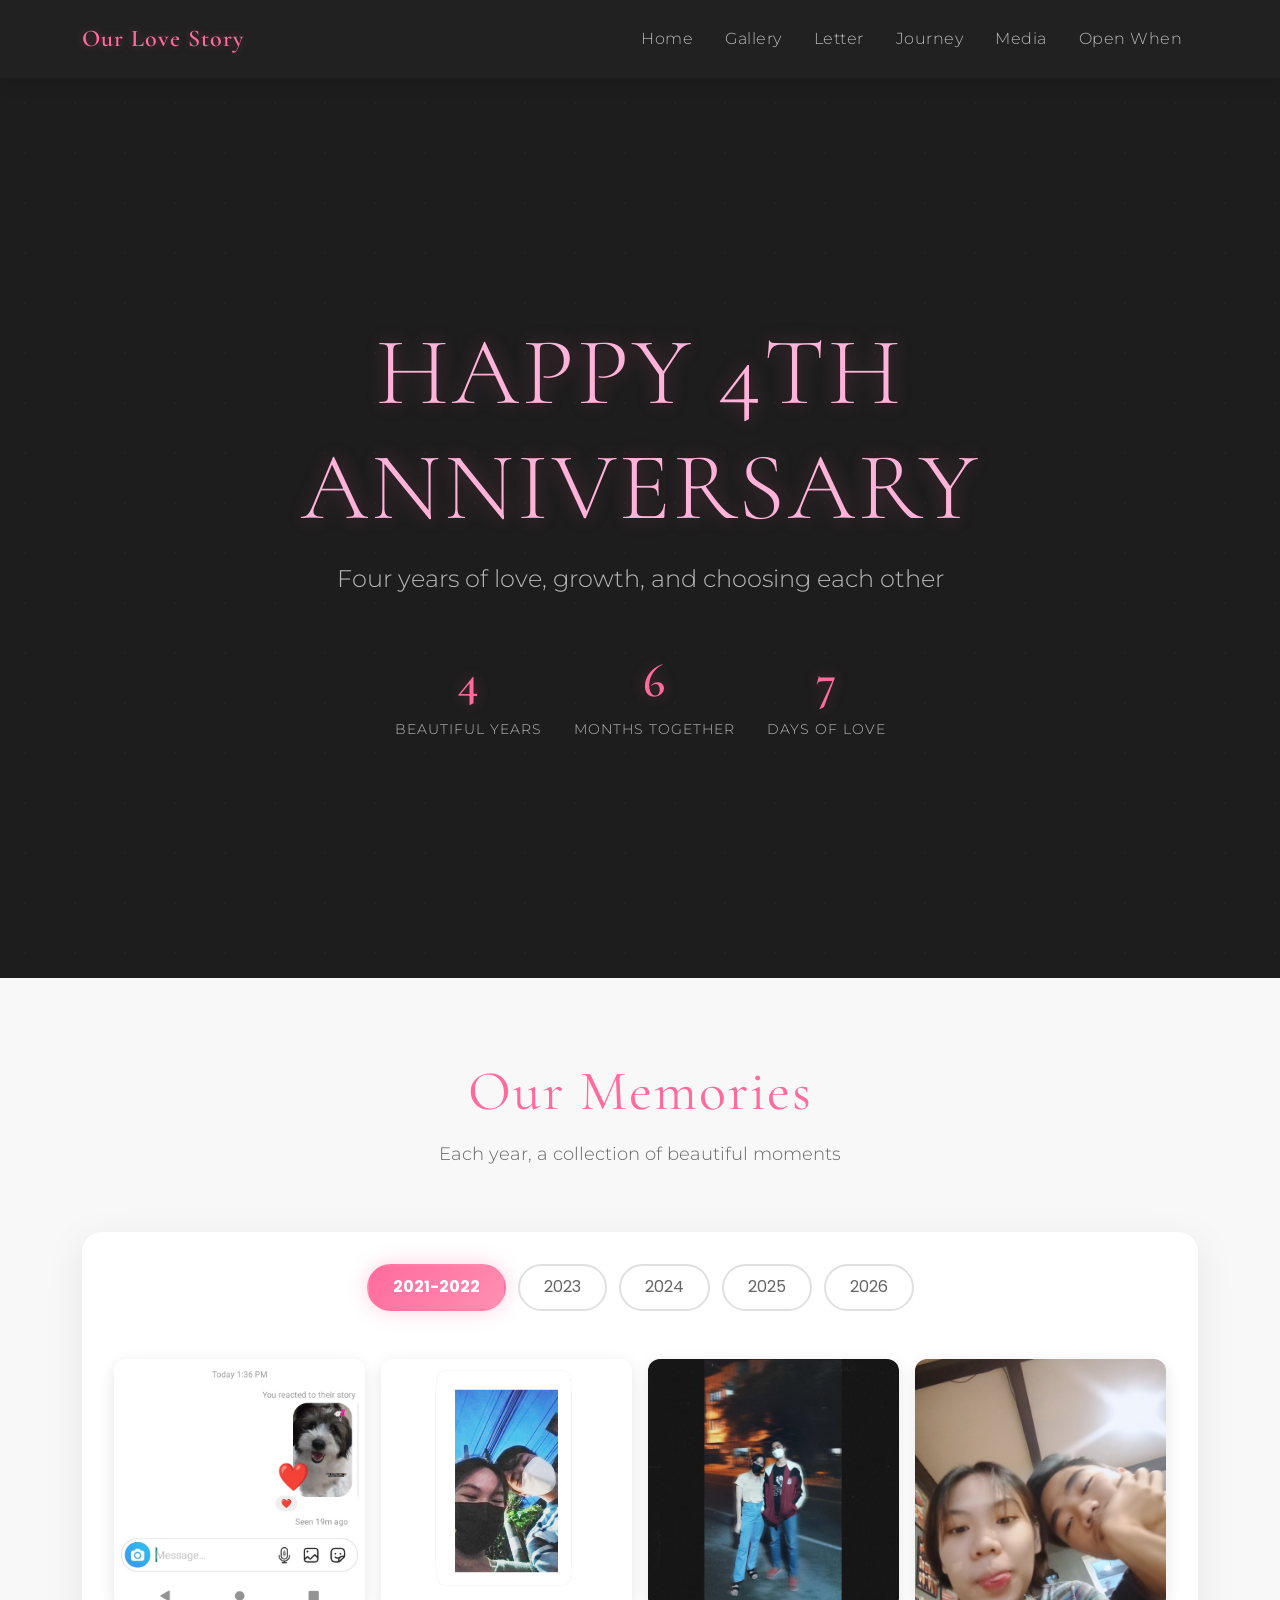
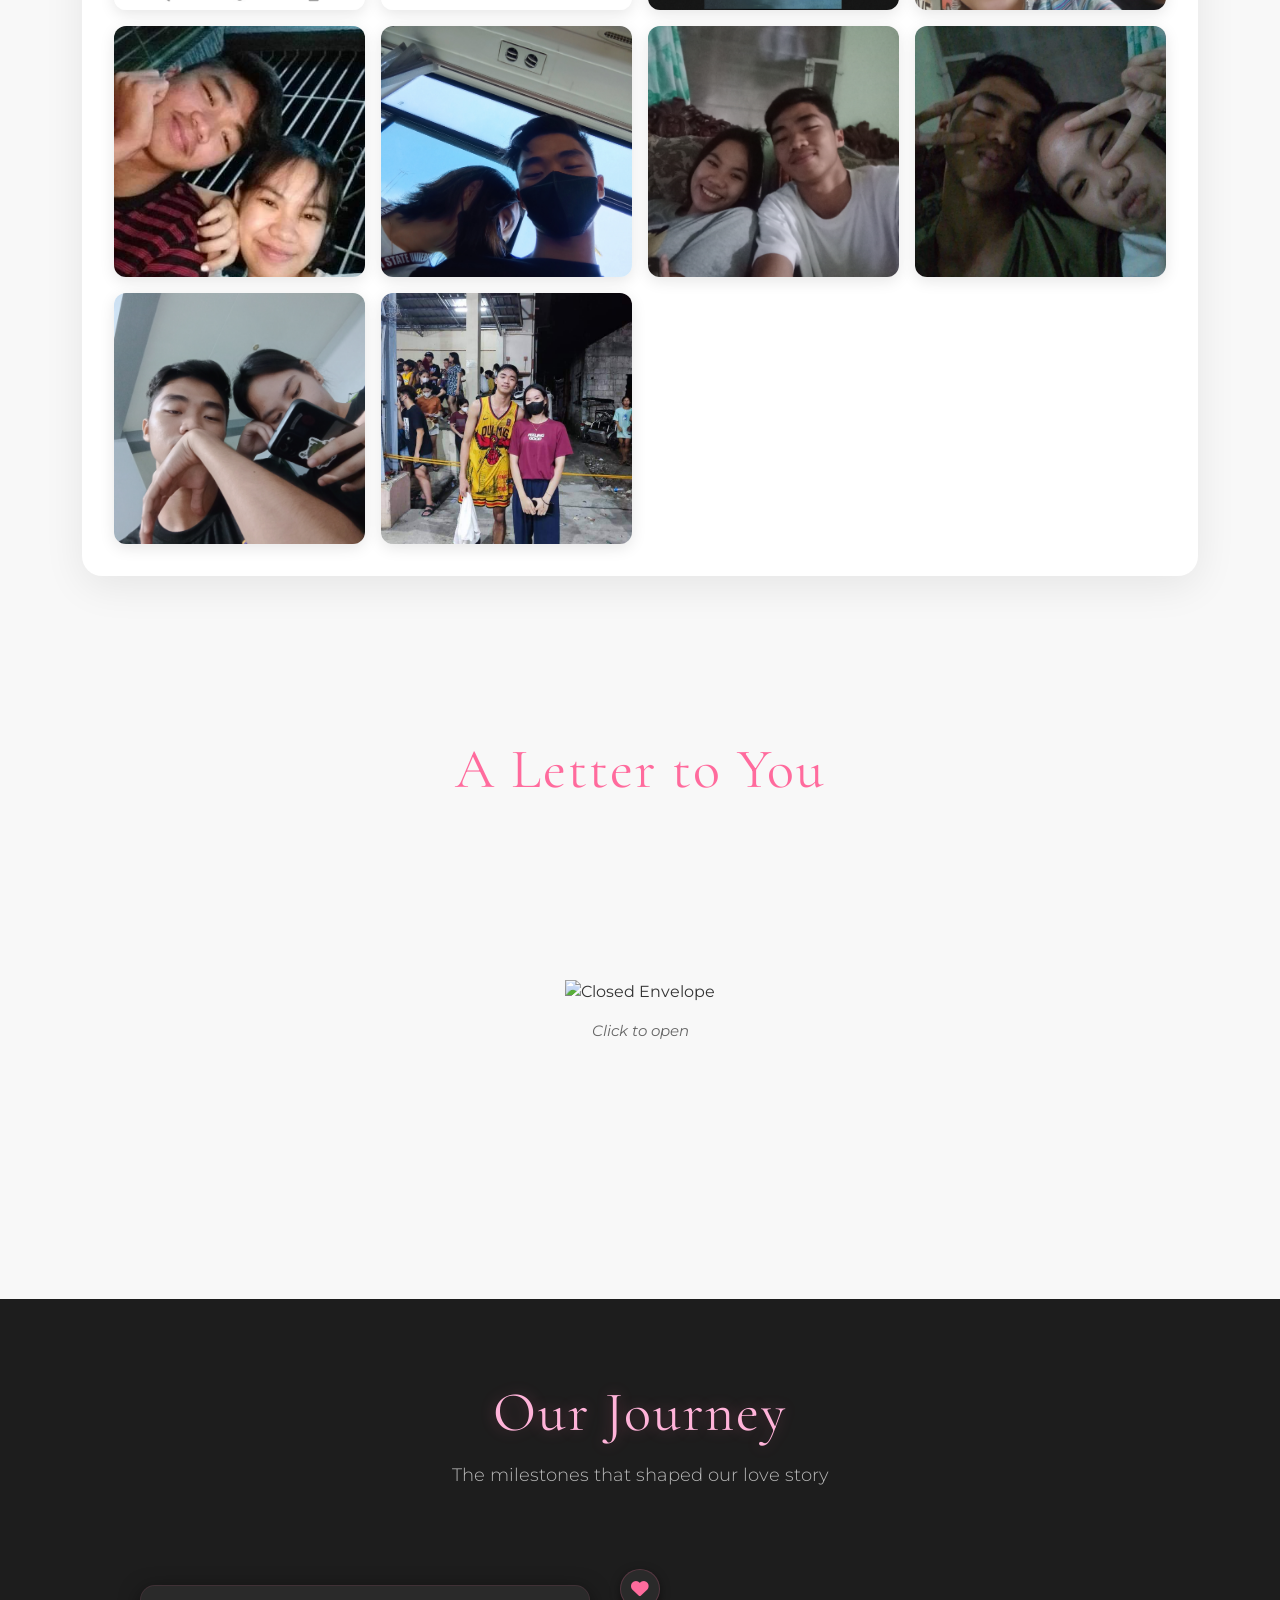
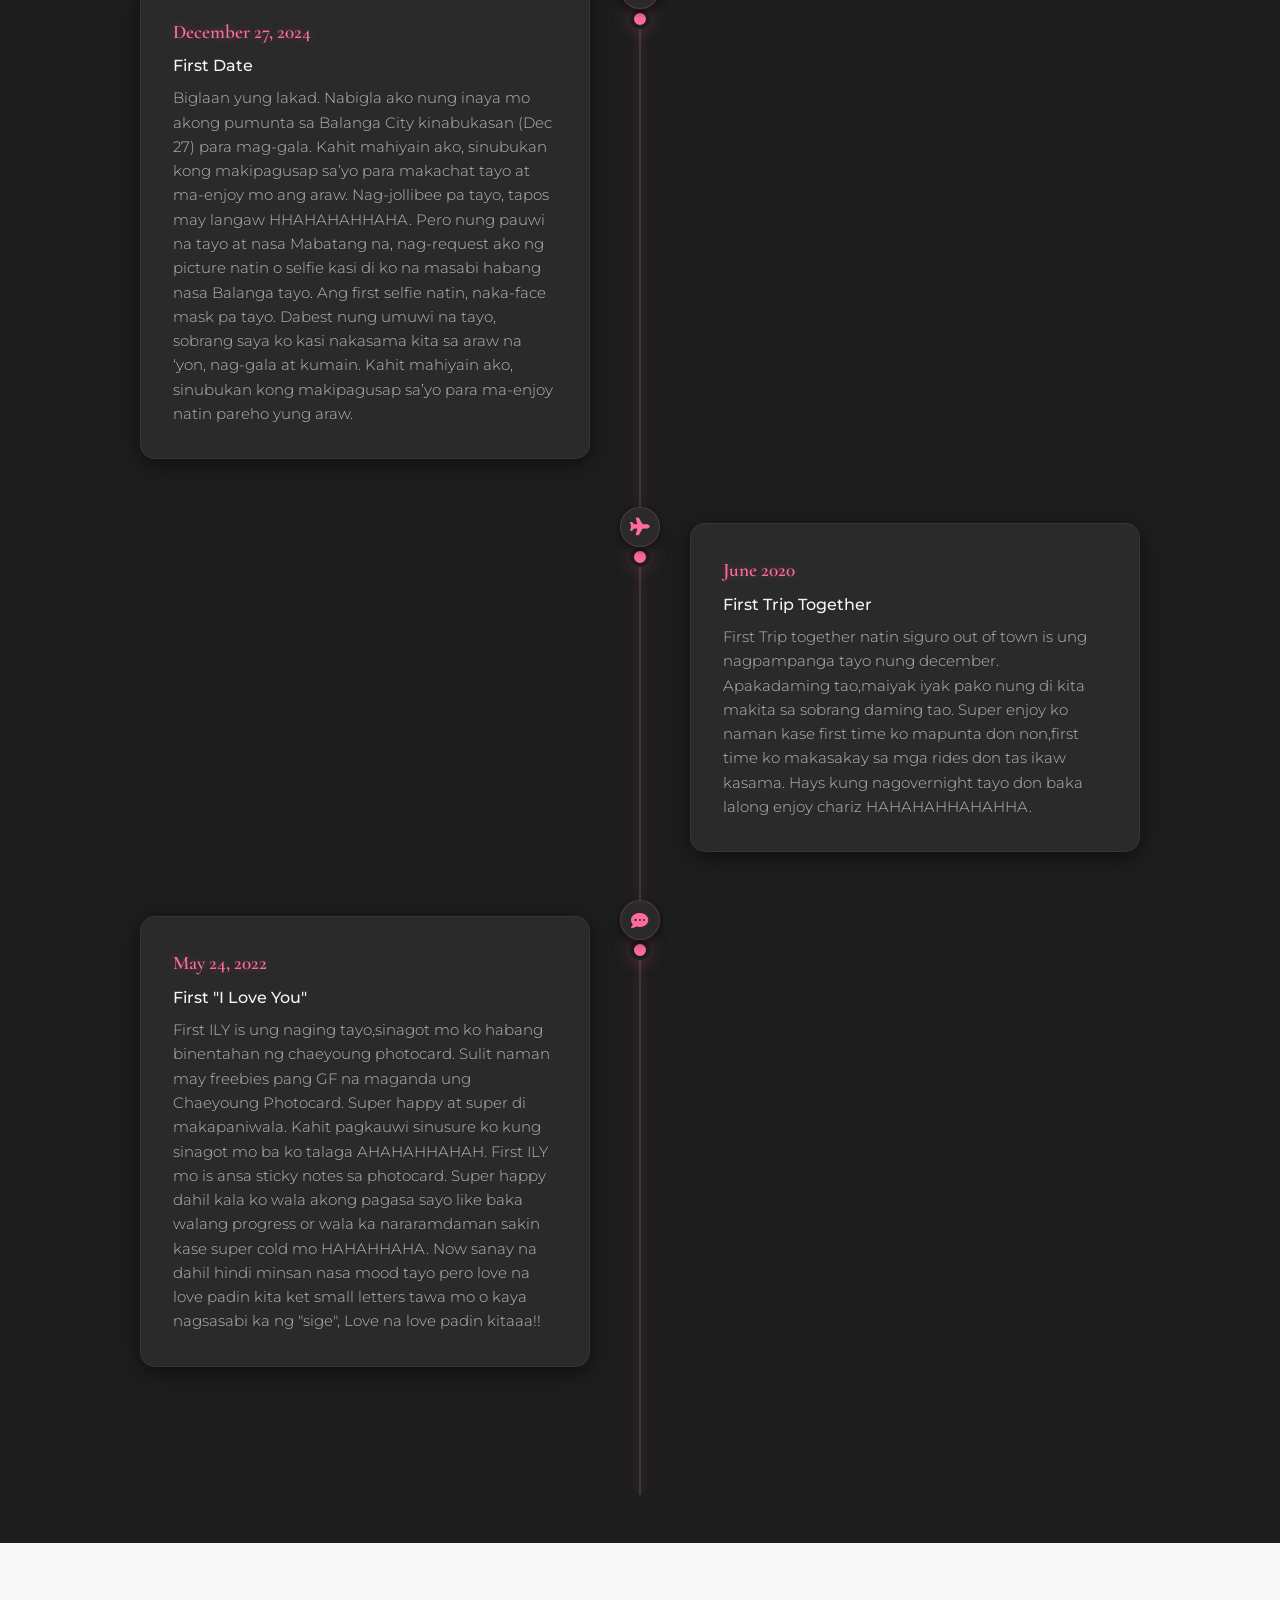
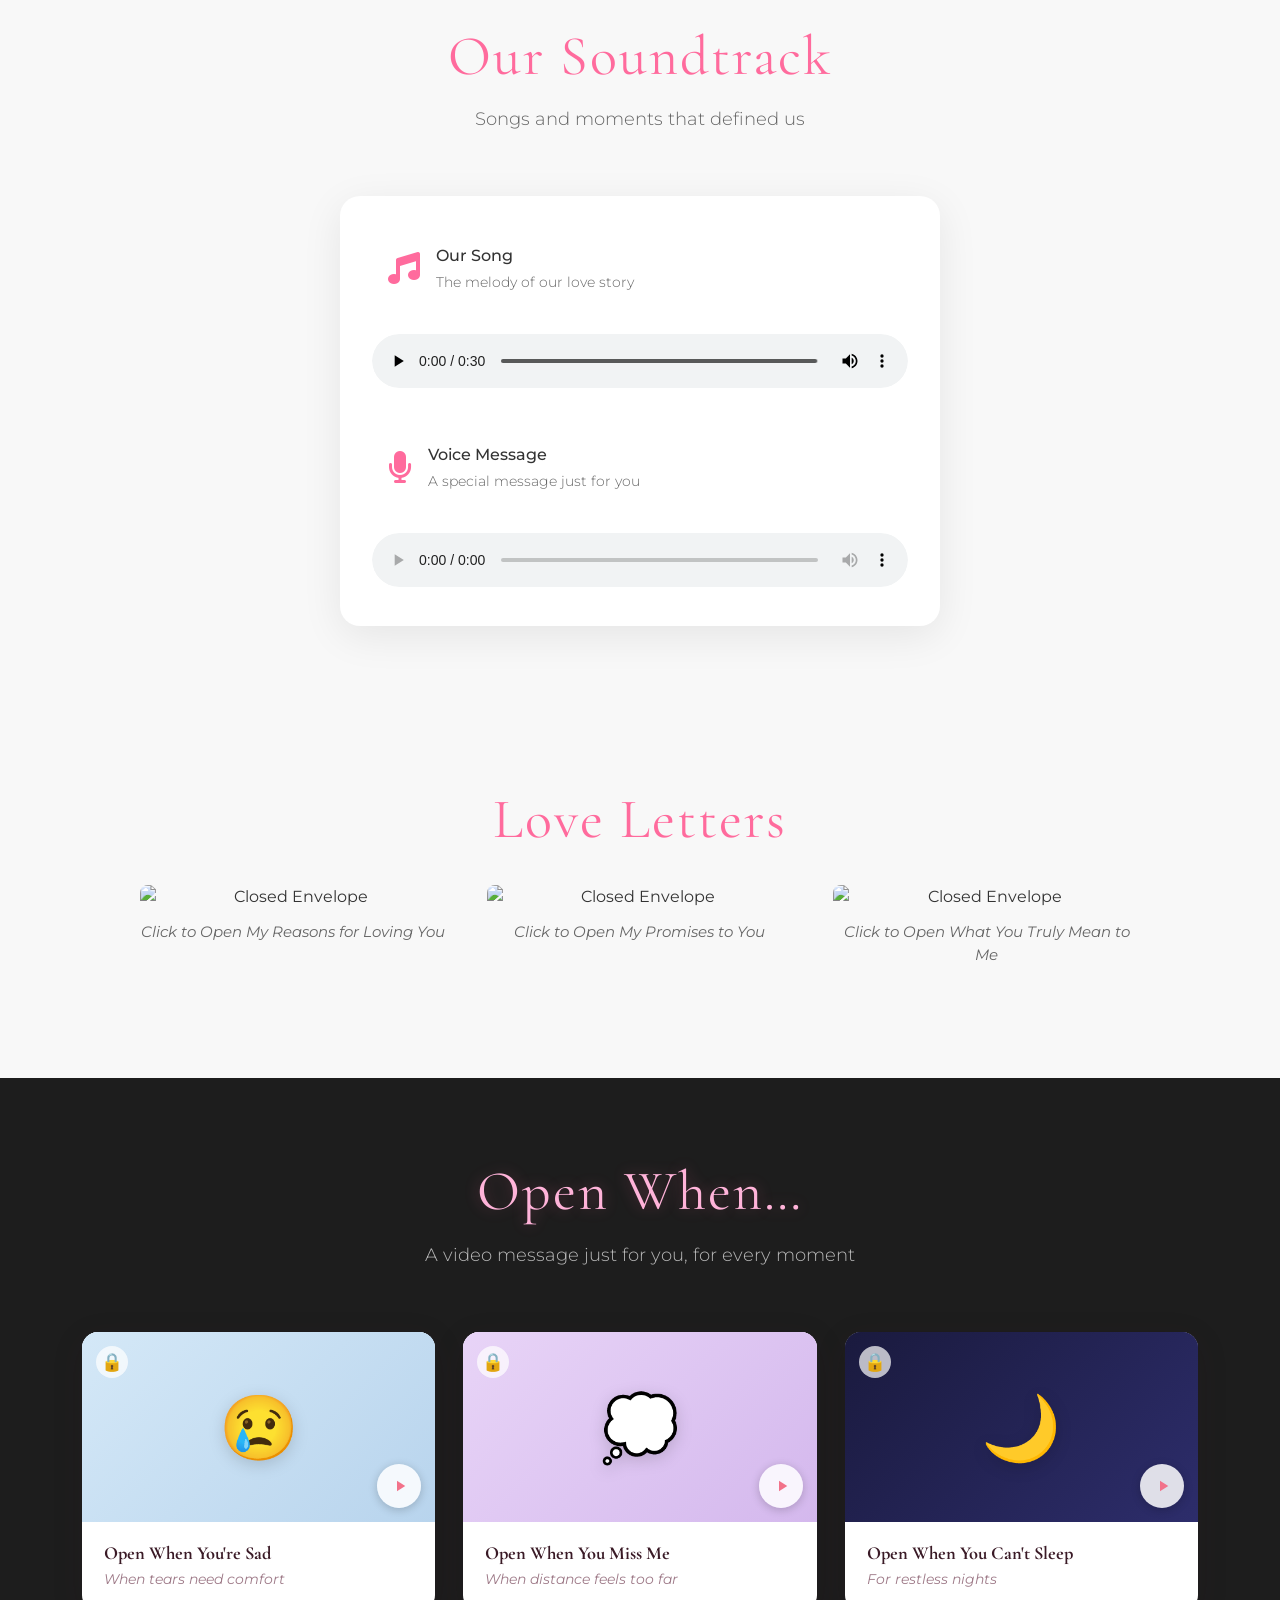
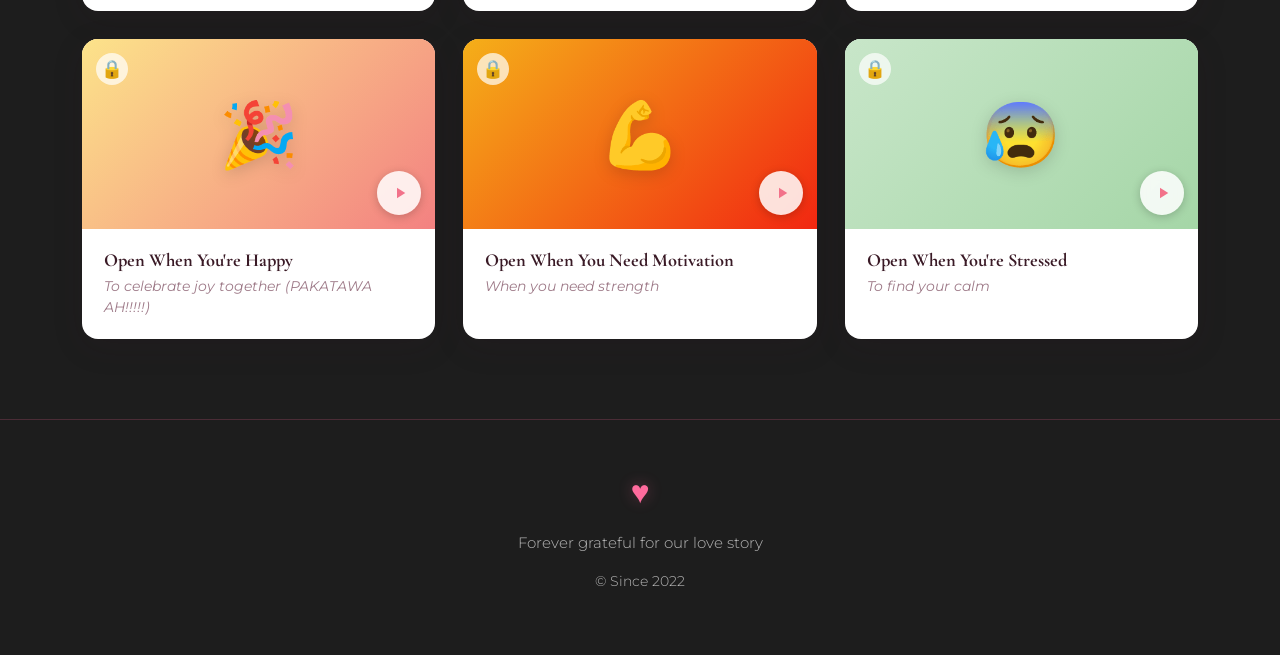
==== homepage.html @ 9e7ed36d "a" ====
<!doctype html>
<html lang="en">
  <head>
    <meta charset="UTF-8" />
    <meta name="viewport" content="width=device-width, initial-scale=1.0" />
    <title>Our Love Story</title>

    <link
      href="https://cdn.jsdelivr.net/npm/bootstrap@5.3.0/dist/css/bootstrap.min.css"
      rel="stylesheet"
    />
    <link
      href="https://fonts.googleapis.com/css2?family=Cormorant+Garamond:wght@300;400;600;700&family=Montserrat:wght@300;400;500&family=Dancing+Script:wght@400;600&family=Poppins:wght@300;400;500;600;700&display=swap"
      rel="stylesheet"
    />
    <link
      rel="stylesheet"
      href="https://cdnjs.cloudflare.com/ajax/libs/font-awesome/6.4.0/css/all.min.css"
    />
    <link rel="stylesheet" href="style.css" />
  </head>
  <body>
    <canvas id="confetti-canvas"></canvas>

    <!-- Navigation -->
    <nav class="navbar navbar-expand-lg navbar-light sticky-top">
      <div class="container">
        <a class="navbar-brand" href="#">Our Love Story</a>
        <button
          class="navbar-toggler"
          type="button"
          data-bs-toggle="collapse"
          data-bs-target="#navbarNav"
        >
          <span class="navbar-toggler-icon"></span>
        </button>
        <div class="collapse navbar-collapse" id="navbarNav">
          <ul class="navbar-nav ms-auto">
            <li class="nav-item"><a class="nav-link" href="#hero">Home</a></li>
            <li class="nav-item">
              <a class="nav-link" href="#gallery">Gallery</a>
            </li>
            <!-- <li class="nav-item">
              <a class="nav-link" href="#emotions">Emotions</a>
            </li> -->
            <li class="nav-item">
              <a class="nav-link" href="#letter">Letter</a>
            </li>
            <li class="nav-item">
              <a class="nav-link" href="#timeline">Journey</a>
            </li>
            <li class="nav-item">
              <a class="nav-link" href="#media">Media</a>
            </li>
            <li class="nav-item">
              <a class="nav-link" href="#open-when">Open When</a>
            </li>
          </ul>
        </div>
      </div>
    </nav>

    <!-- Hero Section -->
    <section id="hero" class="hero">
      <div class="hero-content">
        <h1>HAPPY 4TH ANNIVERSARY</h1>
        <p class="subtitle">
          Four years of love, growth, and choosing each other
        </p>

        <div class="countdown-container">
          <div class="countdown-item">
            <span class="countdown-number" id="years">0</span>
            <span class="countdown-label">Beautiful Years</span>
          </div>
          <div class="countdown-item">
            <span class="countdown-number" id="months">0</span>
            <span class="countdown-label">Months Together</span>
          </div>
          <div class="countdown-item">
            <span class="countdown-number" id="days">0</span>
            <span class="countdown-label">Days of Love</span>
          </div>
        </div>
      </div>
    </section>

    <!-- Gallery Section -->
    <section id="gallery">
      <div class="container">
        <h2 class="section-title reveal">Our Memories</h2>
        <p class="section-subtitle reveal">
          Each year, a collection of beautiful moments
        </p>

        <div class="gallery-tabs reveal">
          <ul class="nav year-tabs" id="yearTab" role="tablist">
            <li class="nav-item" role="presentation">
              <button
                class="nav-link active"
                id="year-2022-tab"
                data-bs-toggle="tab"
                data-bs-target="#year-2022"
                type="button"
              >
                2021-2022
              </button>
            </li>
            <li class="nav-item" role="presentation">
              <button
                class="nav-link"
                id="year-2023-tab"
                data-bs-toggle="tab"
                data-bs-target="#year-2023"
                type="button"
              >
                2023
              </button>
            </li>
            <li class="nav-item" role="presentation">
              <button
                class="nav-link"
                id="year-2024-tab"
                data-bs-toggle="tab"
                data-bs-target="#year-2024"
                type="button"
              >
                2024
              </button>
            </li>
            <li class="nav-item" role="presentation">
              <button
                class="nav-link"
                id="year-2025-tab"
                data-bs-toggle="tab"
                data-bs-target="#year-2025"
                type="button"
              >
                2025
              </button>
            </li>
            <li class="nav-item" role="presentation">
              <button
                class="nav-link"
                id="year-2026-tab"
                data-bs-toggle="tab"
                data-bs-target="#year-2026"
                type="button"
              >
                2026
              </button>
            </li>
          </ul>

          <div class="tab-content" id="yearTabContent">
            <!-- 2021-2022 Album -->
            <div
              class="tab-pane fade show active"
              id="year-2022"
              role="tabpanel"
            >
              <div class="row g-2 g-sm-3 gallery-grid">
                <div class="col-6 col-sm-4 col-md-3">
                  <div class="gallery-item" data-image="images/2022/story.jpg">
                    <img
                      src="images/2022/story.jpg"
                      alt="2022 Memory 1"
                      class="gallery-image"
                    />
                  </div>
                </div>
                <div class="col-6 col-sm-4 col-md-3">
                  <div class="gallery-item" data-image="images/2022/01.png">
                    <img
                      src="images/2022/01.png"
                      alt="2022 Memory 2"
                      class="gallery-image"
                    />
                  </div>
                </div>
                <div class="col-6 col-sm-4 col-md-3">
                  <div class="gallery-item" data-image="images/2022/1.jpg">
                    <img
                      src="images/2022/1.jpg"
                      alt="2022 Memory 3"
                      class="gallery-image"
                    />
                  </div>
                </div>
                <div class="col-6 col-sm-4 col-md-3">
                  <div class="gallery-item" data-image="images/2022/2.jpg">
                    <img
                      src="images/2022/2.jpg"
                      alt="2022 Memory 4"
                      class="gallery-image"
                    />
                  </div>
                </div>
                <div class="col-6 col-sm-4 col-md-3">
                  <div class="gallery-item" data-image="images/2022/33.jpg">
                    <img
                      src="images/2022/33.jpg"
                      alt="2022 Memory 5"
                      class="gallery-image"
                    />
                  </div>
                </div>
                <div class="col-6 col-sm-4 col-md-3">
                  <div class="gallery-item" data-image="images/2022/3.jpg">
                    <img
                      src="images/2022/3.jpg"
                      alt="2022 Memory 6"
                      class="gallery-image"
                    />
                  </div>
                </div>
                <div class="col-6 col-sm-4 col-md-3">
                  <div class="gallery-item" data-image="images/2022/4.jpg">
                    <img
                      src="images/2022/4.jpg"
                      alt="2022 Memory 7"
                      class="gallery-image"
                    />
                  </div>
                </div>
                <div class="col-6 col-sm-4 col-md-3">
                  <div class="gallery-item" data-image="images/2022/5.jpg">
                    <img
                      src="images/2022/5.jpg"
                      alt="2022 Memory 8"
                      class="gallery-image"
                    />
                  </div>
                </div>
                <div class="col-6 col-sm-4 col-md-3">
                  <div
                    class="gallery-item"
                    data-image="images/2022/2022222.jpg"
                  >
                    <img
                      src="images/2022/2022222.jpg"
                      alt="2022 Memory 9"
                      class="gallery-image"
                    />
                  </div>
                </div>
                <div class="col-6 col-sm-4 col-md-3">
                  <div
                    class="gallery-item"
                    data-image="images/2022/received_404103488314177.jpeg"
                  >
                    <img
                      src="images/2022/received_404103488314177.jpeg"
                      alt="2022 Memory 10"
                      class="gallery-image"
                    />
                  </div>
                </div>
              </div>
            </div>

            <!-- 2023 Album -->
            <div class="tab-pane fade" id="year-2023" role="tabpanel">
              <div class="row g-2 g-sm-3 gallery-grid">
                <div class="col-6 col-sm-4 col-md-3">
                  <div class="gallery-item" data-image="images/2023/1.jpg">
                    <img
                      src="images/2023/1.jpeg"
                      alt="2023 Memory 1"
                      class="gallery-image"
                    />
                  </div>
                </div>
                <div class="col-6 col-sm-4 col-md-3">
                  <div class="gallery-item" data-image="images/2023/2.jpg">
                    <img
                      src="images/2023/2.jpeg"
                      alt="2023 Memory 2"
                      class="gallery-image"
                    />
                  </div>
                </div>
                <div class="col-6 col-sm-4 col-md-3">
                  <div class="gallery-item" data-image="images/2023/3.jpg">
                    <img
                      src="images/2023/3.jpg"
                      alt="2023 Memory 3"
                      class="gallery-image"
                    />
                  </div>
                </div>
                <div class="col-6 col-sm-4 col-md-3">
                  <div class="gallery-item" data-image="images/2023/4.jpg">
                    <img
                      src="images/2023/4.jpeg"
                      alt="2023 Memory 4"
                      class="gallery-image"
                    />
                  </div>
                </div>
                <div class="col-6 col-sm-4 col-md-3">
                  <div class="gallery-item" data-image="images/2023/5.jpg">
                    <img
                      src="images/2023/5.jpg"
                      alt="2023 Memory 5"
                      class="gallery-image"
                    />
                  </div>
                </div>
                <div class="col-6 col-sm-4 col-md-3">
                  <div class="gallery-item" data-image="images/2023/6.jpeg">
                    <img
                      src="images/2023/6.jpeg"
                      alt="2023 Memory 6"
                      class="gallery-image"
                    />
                  </div>
                </div>
                <div class="col-6 col-sm-4 col-md-3">
                  <div class="gallery-item" data-image="images/2023/7.jpg">
                    <img
                      src="images/2023/7.jpg"
                      alt="2023 Memory 7"
                      class="gallery-image"
                    />
                  </div>
                </div>
                <div class="col-6 col-sm-4 col-md-3">
                  <div class="gallery-item" data-image="images/2023/8.jpg">
                    <img
                      src="images/2023/8.jpg"
                      alt="2023 Memory 8"
                      class="gallery-image"
                    />
                  </div>
                </div>
                <div class="col-6 col-sm-4 col-md-3">
                  <div class="gallery-item" data-image="images/2023/9.jpg">
                    <img
                      src="images/2023/9.jpg"
                      alt="2023 Memory 9"
                      class="gallery-image"
                    />
                  </div>
                </div>
                <div class="col-6 col-sm-4 col-md-3">
                  <div class="gallery-item" data-image="images/2023/10.jpg">
                    <img
                      src="images/2023/10.jpg"
                      alt="2023 Memory 10"
                      class="gallery-image"
                    />
                  </div>
                </div>
                <div class="col-6 col-sm-4 col-md-3">
                  <div class="gallery-item" data-image="images/2023/11.jpg">
                    <img
                      src="images/2023/11.jpg"
                      alt="2023 Memory 11"
                      class="gallery-image"
                    />
                  </div>
                </div>
                <div class="col-6 col-sm-4 col-md-3">
                  <div class="gallery-item" data-image="images/2023/12.jpg">
                    <img
                      src="images/2023/12.jpg"
                      alt="2023 Memory 12"
                      class="gallery-image"
                    />
                  </div>
                </div>
                <div class="col-6 col-sm-4 col-md-3">
                  <div class="gallery-item" data-image="images/2023/13.jpg">
                    <img
                      src="images/2023/13.jpg"
                      alt="2023 Memory 13"
                      class="gallery-image"
                    />
                  </div>
                </div>
                <div class="col-6 col-sm-4 col-md-3">
                  <div class="gallery-item" data-image="images/2023/14.jpg">
                    <img
                      src="images/2023/14.jpg"
                      alt="2023 Memory 14"
                      class="gallery-image"
                    />
                  </div>
                </div>
                <div class="col-6 col-sm-4 col-md-3">
                  <div class="gallery-item" data-image="images/2023/15.jpg">
                    <img
                      src="images/2023/15.jpg"
                      alt="2023 Memory 15"
                      class="gallery-image"
                    />
                  </div>
                </div>
                <div class="col-6 col-sm-4 col-md-3">
                  <div class="gallery-item" data-image="images/2023/16.jpg">
                    <img
                      src="images/2023/16.jpg"
                      alt="2023 Memory 16"
                      class="gallery-image"
                    />
                  </div>
                </div>
                <div class="col-6 col-sm-4 col-md-3">
                  <div class="gallery-item" data-image="images/2023/17.jpg">
                    <img
                      src="images/2023/17.jpg"
                      alt="2023 Memory 17"
                      class="gallery-image"
                    />
                  </div>
                </div>
                <div class="col-6 col-sm-4 col-md-3">
                  <div class="gallery-item" data-image="images/2023/18.jpg">
                    <img
                      src="images/2023/18.jpg"
                      alt="2023 Memory 18"
                      class="gallery-image"
                    />
                  </div>
                </div>
                <div class="col-6 col-sm-4 col-md-3">
                  <div class="gallery-item" data-image="images/2023/19.jpg">
                    <img
                      src="images/2023/19.jpg"
                      alt="2023 Memory 19"
                      class="gallery-image"
                    />
                  </div>
                </div>
                <div class="col-6 col-sm-4 col-md-3">
                  <div class="gallery-item" data-image="images/2023/20.jpg">
                    <img
                      src="images/2023/20.jpg"
                      alt="2023 Memory 20"
                      class="gallery-image"
                    />
                  </div>
                </div>
                <div class="col-6 col-sm-4 col-md-3">
                  <div class="gallery-item" data-image="images/2023/21.jpg">
                    <img
                      src="images/2023/21.jpg"
                      alt="2023 Memory 21"
                      class="gallery-image"
                    />
                  </div>
                </div>
                <div class="col-6 col-sm-4 col-md-3">
                  <div class="gallery-item" data-image="images/2023/22.jpg">
                    <img
                      src="images/2023/22.jpg"
                      alt="2023 Memory 22"
                      class="gallery-image"
                    />
                  </div>
                </div>
                <div class="col-6 col-sm-4 col-md-3">
                  <div class="gallery-item" data-image="images/2023/23.jpg">
                    <img
                      src="images/2023/23.jpg"
                      alt="2023 Memory 23"
                      class="gallery-image"
                    />
                  </div>
                </div>
                <div class="col-6 col-sm-4 col-md-3">
                  <div class="gallery-item" data-image="images/2023/24.jpg">
                    <img
                      src="images/2023/24.jpg"
                      alt="2023 Memory 24"
                      class="gallery-image"
                    />
                  </div>
                </div>
                <div class="col-6 col-sm-4 col-md-3">
                  <div class="gallery-item" data-image="images/2023/25.jpg">
                    <img
                      src="images/2023/25.jpg"
                      alt="2023 Memory 25"
                      class="gallery-image"
                    />
                  </div>
                </div>
                <div class="col-6 col-sm-4 col-md-3">
                  <div class="gallery-item" data-image="images/2023/26.jpg">
                    <img
                      src="images/2023/26.jpg"
                      alt="2023 Memory 26"
                      class="gallery-image"
                    />
                  </div>
                </div>
                <div class="col-6 col-sm-4 col-md-3">
                  <div class="gallery-item" data-image="images/2023/27.jpg">
                    <img
                      src="images/2023/27.jpg"
                      alt="2023 Memory 27"
                      class="gallery-image"
                    />
                  </div>
                </div>
              </div>
            </div>

            <!-- 2024 Album -->
            <div class="tab-pane fade" id="year-2024" role="tabpanel">
              <div class="row g-2 g-sm-3 gallery-grid">
                <div class="col-6 col-sm-4 col-md-3">
                  <div class="gallery-item" data-image="images/2024/1 (1).jpg">
                    <img
                      src="images/2024/1 (1).jpg"
                      alt="Memory 1"
                      class="gallery-image"
                    />
                  </div>
                </div>
                <div class="col-6 col-sm-4 col-md-3">
                  <div class="gallery-item" data-image="images/2024/1 (2).jpg">
                    <img
                      src="images/2024/1 (2).jpg"
                      alt="Memory 2"
                      class="gallery-image"
                    />
                  </div>
                </div>
                <div class="col-6 col-sm-4 col-md-3">
                  <div class="gallery-item" data-image="images/2024/1 (3).jpg">
                    <img
                      src="images/2024/1 (3).jpg"
                      alt="Memory 3"
                      class="gallery-image"
                    />
                  </div>
                </div>
                <div class="col-6 col-sm-4 col-md-3">
                  <div class="gallery-item" data-image="images/2024/1 (4).jpg">
                    <img
                      src="images/2024/1 (4).jpg"
                      alt="Memory 4"
                      class="gallery-image"
                    />
                  </div>
                </div>
                <div class="col-6 col-sm-4 col-md-3">
                  <div class="gallery-item" data-image="images/2024/1 (5).jpg">
                    <img
                      src="images/2024/1 (5).jpg"
                      alt="Memory 5"
                      class="gallery-image"
                    />
                  </div>
                </div>
                <div class="col-6 col-sm-4 col-md-3">
                  <div class="gallery-item" data-image="images/2024/1 (6).jpg">
                    <img
                      src="images/2024/1 (6).jpg"
                      alt="Memory 6"
                      class="gallery-image"
                    />
                  </div>
                </div>
                <div class="col-6 col-sm-4 col-md-3">
                  <div class="gallery-item" data-image="images/2024/1 (7).jpg">
                    <img
                      src="images/2024/1 (7).jpg"
                      alt="Memory 7"
                      class="gallery-image"
                    />
                  </div>
                </div>
                <div class="col-6 col-sm-4 col-md-3">
                  <div class="gallery-item" data-image="images/2024/1 (8).jpg">
                    <img
                      src="images/2024/1 (8).jpg"
                      alt="Memory 8"
                      class="gallery-image"
                    />
                  </div>
                </div>
                <div class="col-6 col-sm-4 col-md-3">
                  <div class="gallery-item" data-image="images/2024/1 (9).jpg">
                    <img
                      src="images/2024/1 (9).jpg"
                      alt="Memory 9"
                      class="gallery-image"
                    />
                  </div>
                </div>
                <div class="col-6 col-sm-4 col-md-3">
                  <div class="gallery-item" data-image="images/2024/1 (10).jpg">
                    <img
                      src="images/2024/1 (10).jpg"
                      alt="Memory 10"
                      class="gallery-image"
                    />
                  </div>
                </div>
                <div class="col-6 col-sm-4 col-md-3">
                  <div class="gallery-item" data-image="images/2024/1 (11).jpg">
                    <img
                      src="images/2024/1 (11).jpg"
                      alt="Memory 11"
                      class="gallery-image"
                    />
                  </div>
                </div>
                <div class="col-6 col-sm-4 col-md-3">
                  <div class="gallery-item" data-image="images/2024/1 (13).jpg">
                    <img
                      src="images/2024/1 (13).jpg"
                      alt="Memory 13"
                      class="gallery-image"
                    />
                  </div>
                </div>
                <div class="col-6 col-sm-4 col-md-3">
                  <div class="gallery-item" data-image="images/2024/1 (14).jpg">
                    <img
                      src="images/2024/1 (14).jpg"
                      alt="Memory 14"
                      class="gallery-image"
                    />
                  </div>
                </div>
                <div class="col-6 col-sm-4 col-md-3">
                  <div class="gallery-item" data-image="images/2024/1 (15).jpg">
                    <img
                      src="images/2024/1 (15).jpg"
                      alt="Memory 15"
                      class="gallery-image"
                    />
                  </div>
                </div>
                <div class="col-6 col-sm-4 col-md-3">
                  <div class="gallery-item" data-image="images/2024/1 (16).jpg">
                    <img
                      src="images/2024/1 (16).jpg"
                      alt="Memory 16"
                      class="gallery-image"
                    />
                  </div>
                </div>
                <div class="col-6 col-sm-4 col-md-3">
                  <div class="gallery-item" data-image="images/2024/1 (17).jpg">
                    <img
                      src="images/2024/1 (17).jpg"
                      alt="Memory 17"
                      class="gallery-image"
                    />
                  </div>
                </div>
                <div class="col-6 col-sm-4 col-md-3">
                  <div class="gallery-item" data-image="images/2024/1 (18).jpg">
                    <img
                      src="images/2024/1 (18).jpg"
                      alt="Memory 18"
                      class="gallery-image"
                    />
                  </div>
                </div>
                <div class="col-6 col-sm-4 col-md-3">
                  <div class="gallery-item" data-image="images/2024/1 (19).jpg">
                    <img
                      src="images/2024/1 (19).jpg"
                      alt="Memory 19"
                      class="gallery-image"
                    />
                  </div>
                </div>
                <div class="col-6 col-sm-4 col-md-3">
                  <div class="gallery-item" data-image="images/2024/1 (20).jpg">
                    <img
                      src="images/2024/1 (20).jpg"
                      alt="Memory 20"
                      class="gallery-image"
                    />
                  </div>
                </div>
                <div class="col-6 col-sm-4 col-md-3">
                  <div class="gallery-item" data-image="images/2024/1 (21).jpg">
                    <img
                      src="images/2024/1 (21).jpg"
                      alt="Memory 21"
                      class="gallery-image"
                    />
                  </div>
                </div>
                <div class="col-6 col-sm-4 col-md-3">
                  <div class="gallery-item" data-image="images/2024/1 (22).jpg">
                    <img
                      src="images/2024/1 (22).jpg"
                      alt="Memory 22"
                      class="gallery-image"
                    />
                  </div>
                </div>
                <div class="col-6 col-sm-4 col-md-3">
                  <div class="gallery-item" data-image="images/2024/1 (23).jpg">
                    <img
                      src="images/2024/1 (23).jpg"
                      alt="Memory 23"
                      class="gallery-image"
                    />
                  </div>
                </div>
                <div class="col-6 col-sm-4 col-md-3">
                  <div class="gallery-item" data-image="images/2024/1 (24).jpg">
                    <img
                      src="images/2024/1 (24).jpg"
                      alt="Memory 24"
                      class="gallery-image"
                    />
                  </div>
                </div>
                <div class="col-6 col-sm-4 col-md-3">
                  <div class="gallery-item" data-image="images/2024/1 (25).jpg">
                    <img
                      src="images/2024/1 (25).jpg"
                      alt="Memory 25"
                      class="gallery-image"
                    />
                  </div>
                </div>
                <div class="col-6 col-sm-4 col-md-3">
                  <div class="gallery-item" data-image="images/2024/1 (26).jpg">
                    <img
                      src="images/2024/1 (26).jpg"
                      alt="Memory 26"
                      class="gallery-image"
                    />
                  </div>
                </div>
                <div class="col-6 col-sm-4 col-md-3">
                  <div class="gallery-item" data-image="images/2024/1 (27).jpg">
                    <img
                      src="images/2024/1 (27).jpg"
                      alt="Memory 27"
                      class="gallery-image"
                    />
                  </div>
                </div>
                <div class="col-6 col-sm-4 col-md-3">
                  <div class="gallery-item" data-image="images/2024/1 (28).jpg">
                    <img
                      src="images/2024/1 (28).jpg"
                      alt="Memory 28"
                      class="gallery-image"
                    />
                  </div>
                </div>
                <div class="col-6 col-sm-4 col-md-3">
                  <div class="gallery-item" data-image="images/2024/1 (29).jpg">
                    <img
                      src="images/2024/1 (29).jpg"
                      alt="Memory 29"
                      class="gallery-image"
                    />
                  </div>
                </div>
                <div class="col-6 col-sm-4 col-md-3">
                  <div class="gallery-item" data-image="images/2024/1 (30).jpg">
                    <img
                      src="images/2024/1 (30).jpg"
                      alt="Memory 30"
                      class="gallery-image"
                    />
                  </div>
                </div>
                <div class="col-6 col-sm-4 col-md-3">
                  <div class="gallery-item" data-image="images/2024/1 (31).jpg">
                    <img
                      src="images/2024/1 (31).jpg"
                      alt="Memory 31"
                      class="gallery-image"
                    />
                  </div>
                </div>
                <div class="col-6 col-sm-4 col-md-3">
                  <div class="gallery-item" data-image="images/2024/1 (32).jpg">
                    <img
                      src="images/2024/1 (32).jpg"
                      alt="Memory 32"
                      class="gallery-image"
                    />
                  </div>
                </div>
                <div class="col-6 col-sm-4 col-md-3">
                  <div class="gallery-item" data-image="images/2024/1 (33).jpg">
                    <img
                      src="images/2024/1 (33).jpg"
                      alt="Memory 33"
                      class="gallery-image"
                    />
                  </div>
                </div>
                <div class="col-6 col-sm-4 col-md-3">
                  <div class="gallery-item" data-image="images/2024/1 (34).jpg">
                    <img
                      src="images/2024/1 (34).jpg"
                      alt="Memory 34"
                      class="gallery-image"
                    />
                  </div>
                </div>
                <div class="col-6 col-sm-4 col-md-3">
                  <div class="gallery-item" data-image="images/2024/1 (35).jpg">
                    <img
                      src="images/2024/1 (35).jpg"
                      alt="Memory 35"
                      class="gallery-image"
                    />
                  </div>
                </div>
                <div class="col-6 col-sm-4 col-md-3">
                  <div class="gallery-item" data-image="images/2024/1 (36).jpg">
                    <img
                      src="images/2024/1 (36).jpg"
                      alt="Memory 36"
                      class="gallery-image"
                    />
                  </div>
                </div>
                <div class="col-6 col-sm-4 col-md-3">
                  <div class="gallery-item" data-image="images/2024/1 (37).jpg">
                    <img
                      src="images/2024/1 (37).jpg"
                      alt="Memory 37"
                      class="gallery-image"
                    />
                  </div>
                </div>
                <div class="col-6 col-sm-4 col-md-3">
                  <div class="gallery-item" data-image="images/2024/1 (38).jpg">
                    <img
                      src="images/2024/1 (38).jpg"
                      alt="Memory 38"
                      class="gallery-image"
                    />
                  </div>
                </div>
                <div class="col-6 col-sm-4 col-md-3">
                  <div class="gallery-item" data-image="images/2024/1 (39).jpg">
                    <img
                      src="images/2024/1 (39).jpg"
                      alt="Memory 39"
                      class="gallery-image"
                    />
                  </div>
                </div>
                <div class="col-6 col-sm-4 col-md-3">
                  <div class="gallery-item" data-image="images/2024/1 (40).jpg">
                    <img
                      src="images/2024/1 (40).jpg"
                      alt="Memory 40"
                      class="gallery-image"
                    />
                  </div>
                </div>
                <div class="col-6 col-sm-4 col-md-3">
                  <div class="gallery-item" data-image="images/2024/1 (41).jpg">
                    <img
                      src="images/2024/1 (41).jpg"
                      alt="Memory 41"
                      class="gallery-image"
                    />
                  </div>
                </div>
                <div class="col-6 col-sm-4 col-md-3">
                  <div class="gallery-item" data-image="images/2024/1 (42).jpg">
                    <img
                      src="images/2024/1 (42).jpg"
                      alt="Memory 42"
                      class="gallery-image"
                    />
                  </div>
                </div>
                <div class="col-6 col-sm-4 col-md-3">
                  <div class="gallery-item" data-image="images/2024/1 (43).jpg">
                    <img
                      src="images/2024/1 (43).jpg"
                      alt="Memory 43"
                      class="gallery-image"
                    />
                  </div>
                </div>
                <div class="col-6 col-sm-4 col-md-3">
                  <div class="gallery-item" data-image="images/2024/1 (44).jpg">
                    <img
                      src="images/2024/1 (44).jpg"
                      alt="Memory 44"
                      class="gallery-image"
                    />
                  </div>
                </div>
                <div class="col-6 col-sm-4 col-md-3">
                  <div class="gallery-item" data-image="images/2024/1 (45).jpg">
                    <img
                      src="images/2024/1 (45).jpg"
                      alt="Memory 45"
                      class="gallery-image"
                    />
                  </div>
                </div>
                <div class="col-6 col-sm-4 col-md-3">
                  <div class="gallery-item" data-image="images/2024/1 (46).jpg">
                    <img
                      src="images/2024/1 (46).jpg"
                      alt="Memory 46"
                      class="gallery-image"
                    />
                  </div>
                </div>
                <div class="col-6 col-sm-4 col-md-3">
                  <div class="gallery-item" data-image="images/2024/1 (47).jpg">
                    <img
                      src="images/2024/1 (47).jpg"
                      alt="Memory 47"
                      class="gallery-image"
                    />
                  </div>
                </div>
                <div class="col-6 col-sm-4 col-md-3">
                  <div class="gallery-item" data-image="images/2024/1 (48).jpg">
                    <img
                      src="images/2024/1 (48).jpg"
                      alt="Memory 48"
                      class="gallery-image"
                    />
                  </div>
                </div>
                <div class="col-6 col-sm-4 col-md-3">
                  <div class="gallery-item" data-image="images/2024/1 (49).jpg">
                    <img
                      src="images/2024/1 (49).jpg"
                      alt="Memory 49"
                      class="gallery-image"
                    />
                  </div>
                </div>
                <div class="col-6 col-sm-4 col-md-3">
                  <div class="gallery-item" data-image="images/2024/1 (50).jpg">
                    <img
                      src="images/2024/1 (50).jpg"
                      alt="Memory 50"
                      class="gallery-image"
                    />
                  </div>
                </div>
                <div class="col-6 col-sm-4 col-md-3">
                  <div class="gallery-item" data-image="images/2024/1 (51).jpg">
                    <img
                      src="images/2024/1 (51).jpg"
                      alt="Memory 51"
                      class="gallery-image"
                    />
                  </div>
                </div>
                <div class="col-6 col-sm-4 col-md-3">
                  <div class="gallery-item" data-image="images/2024/1 (52).jpg">
                    <img
                      src="images/2024/1 (52).jpg"
                      alt="Memory 52"
                      class="gallery-image"
                    />
                  </div>
                </div>
                <div class="col-6 col-sm-4 col-md-3">
                  <div class="gallery-item" data-image="images/2024/1 (53).jpg">
                    <img
                      src="images/2024/1 (53).jpg"
                      alt="Memory 53"
                      class="gallery-image"
                    />
                  </div>
                </div>
                <div class="col-6 col-sm-4 col-md-3">
                  <div class="gallery-item" data-image="images/2024/1 (54).jpg">
                    <img
                      src="images/2024/1 (54).jpg"
                      alt="Memory 54"
                      class="gallery-image"
                    />
                  </div>
                </div>
              </div>
            </div>

            <!-- 2025 Album -->
            <div class="tab-pane fade" id="year-2025" role="tabpanel">
              <div class="row g-2 g-sm-3 gallery-grid">
                <div class="col-6 col-sm-4 col-md-3">
                  <div class="gallery-item" data-image="images/2025/1 (1).jpg">
                    <img
                      src="images/2025/1 (1).jpg"
                      alt="Memory 1"
                      class="gallery-image"
                    />
                  </div>
                </div>
                <div class="col-6 col-sm-4 col-md-3">
                  <div class="gallery-item" data-image="images/2025/1 (2).jpg">
                    <img
                      src="images/2025/1 (2).jpg"
                      alt="Memory 2"
                      class="gallery-image"
                    />
                  </div>
                </div>
                <div class="col-6 col-sm-4 col-md-3">
                  <div class="gallery-item" data-image="images/2025/1 (3).jpg">
                    <img
                      src="images/2025/1 (3).jpg"
                      alt="Memory 3"
                      class="gallery-image"
                    />
                  </div>
                </div>
                <div class="col-6 col-sm-4 col-md-3">
                  <div class="gallery-item" data-image="images/2025/1 (4).jpg">
                    <img
                      src="images/2025/1 (4).jpg"
                      alt="Memory 4"
                      class="gallery-image"
                    />
                  </div>
                </div>
                <div class="col-6 col-sm-4 col-md-3">
                  <div class="gallery-item" data-image="images/2025/1 (5).jpg">
                    <img
                      src="images/2025/1 (5).jpg"
                      alt="Memory 5"
                      class="gallery-image"
                    />
                  </div>
                </div>
                <div class="col-6 col-sm-4 col-md-3">
                  <div class="gallery-item" data-image="images/2025/1 (6).jpg">
                    <img
                      src="images/2025/1 (6).jpg"
                      alt="Memory 6"
                      class="gallery-image"
                    />
                  </div>
                </div>
                <div class="col-6 col-sm-4 col-md-3">
                  <div class="gallery-item" data-image="images/2025/1 (7).jpg">
                    <img
                      src="images/2025/1 (7).jpg"
                      alt="Memory 7"
                      class="gallery-image"
                    />
                  </div>
                </div>
                <div class="col-6 col-sm-4 col-md-3">
                  <div class="gallery-item" data-image="images/2025/1 (8).jpg">
                    <img
                      src="images/2025/1 (8).jpg"
                      alt="Memory 8"
                      class="gallery-image"
                    />
                  </div>
                </div>
                <div class="col-6 col-sm-4 col-md-3">
                  <div class="gallery-item" data-image="images/2025/1 (9).jpg">
                    <img
                      src="images/2025/1 (9).jpg"
                      alt="Memory 9"
                      class="gallery-image"
                    />
                  </div>
                </div>
                <div class="col-6 col-sm-4 col-md-3">
                  <div class="gallery-item" data-image="images/2025/1 (10).jpg">
                    <img
                      src="images/2025/1 (10).jpg"
                      alt="Memory 10"
                      class="gallery-image"
                    />
                  </div>
                </div>
                <div class="col-6 col-sm-4 col-md-3">
                  <div class="gallery-item" data-image="images/2025/1 (11).jpg">
                    <img
                      src="images/2025/1 (11).jpg"
                      alt="Memory 11"
                      class="gallery-image"
                    />
                  </div>
                </div>
                <div class="col-6 col-sm-4 col-md-3">
                  <div class="gallery-item" data-image="images/2025/1 (13).jpg">
                    <img
                      src="images/2025/1 (13).jpg"
                      alt="Memory 13"
                      class="gallery-image"
                    />
                  </div>
                </div>
                <div class="col-6 col-sm-4 col-md-3">
                  <div class="gallery-item" data-image="images/2025/1 (14).jpg">
                    <img
                      src="images/2025/1 (14).jpg"
                      alt="Memory 14"
                      class="gallery-image"
                    />
                  </div>
                </div>
                <div class="col-6 col-sm-4 col-md-3">
                  <div class="gallery-item" data-image="images/2025/1 (15).jpg">
                    <img
                      src="images/2025/1 (15).jpg"
                      alt="Memory 15"
                      class="gallery-image"
                    />
                  </div>
                </div>
                <div class="col-6 col-sm-4 col-md-3">
                  <div class="gallery-item" data-image="images/2025/1 (16).jpg">
                    <img
                      src="images/2025/1 (16).jpg"
                      alt="Memory 16"
                      class="gallery-image"
                    />
                  </div>
                </div>
                <div class="col-6 col-sm-4 col-md-3">
                  <div class="gallery-item" data-image="images/2025/1 (17).jpg">
                    <img
                      src="images/2025/1 (17).jpg"
                      alt="Memory 17"
                      class="gallery-image"
                    />
                  </div>
                </div>
                <div class="col-6 col-sm-4 col-md-3">
                  <div class="gallery-item" data-image="images/2025/1 (18).jpg">
                    <img
                      src="images/2025/1 (18).jpg"
                      alt="Memory 18"
                      class="gallery-image"
                    />
                  </div>
                </div>
                <div class="col-6 col-sm-4 col-md-3">
                  <div class="gallery-item" data-image="images/2025/1 (19).jpg">
                    <img
                      src="images/2025/1 (19).jpg"
                      alt="Memory 19"
                      class="gallery-image"
                    />
                  </div>
                </div>
                <div class="col-6 col-sm-4 col-md-3">
                  <div class="gallery-item" data-image="images/2025/1 (20).jpg">
                    <img
                      src="images/2025/1 (20).jpg"
                      alt="Memory 20"
                      class="gallery-image"
                    />
                  </div>
                </div>
                <div class="col-6 col-sm-4 col-md-3">
                  <div class="gallery-item" data-image="images/2025/1 (21).jpg">
                    <img
                      src="images/2025/1 (21).jpg"
                      alt="Memory 21"
                      class="gallery-image"
                    />
                  </div>
                </div>
                <div class="col-6 col-sm-4 col-md-3">
                  <div class="gallery-item" data-image="images/2025/1 (22).jpg">
                    <img
                      src="images/2025/1 (22).jpg"
                      alt="Memory 22"
                      class="gallery-image"
                    />
                  </div>
                </div>
                <div class="col-6 col-sm-4 col-md-3">
                  <div class="gallery-item" data-image="images/2025/1 (23).jpg">
                    <img
                      src="images/2025/1 (23).jpg"
                      alt="Memory 23"
                      class="gallery-image"
                    />
                  </div>
                </div>
                <div class="col-6 col-sm-4 col-md-3">
                  <div class="gallery-item" data-image="images/2025/1 (24).jpg">
                    <img
                      src="images/2025/1 (24).jpg"
                      alt="Memory 24"
                      class="gallery-image"
                    />
                  </div>
                </div>
                <div class="col-6 col-sm-4 col-md-3">
                  <div class="gallery-item" data-image="images/2025/1 (25).jpg">
                    <img
                      src="images/2025/1 (25).jpg"
                      alt="Memory 25"
                      class="gallery-image"
                    />
                  </div>
                </div>
                <div class="col-6 col-sm-4 col-md-3">
                  <div class="gallery-item" data-image="images/2025/1 (26).jpg">
                    <img
                      src="images/2025/1 (26).jpg"
                      alt="Memory 26"
                      class="gallery-image"
                    />
                  </div>
                </div>
                <div class="col-6 col-sm-4 col-md-3">
                  <div class="gallery-item" data-image="images/2025/1 (27).jpg">
                    <img
                      src="images/2025/1 (27).jpg"
                      alt="Memory 27"
                      class="gallery-image"
                    />
                  </div>
                </div>
                <div class="col-6 col-sm-4 col-md-3">
                  <div class="gallery-item" data-image="images/2025/1 (28).jpg">
                    <img
                      src="images/2025/1 (28).jpg"
                      alt="Memory 28"
                      class="gallery-image"
                    />
                  </div>
                </div>
                <div class="col-6 col-sm-4 col-md-3">
                  <div class="gallery-item" data-image="images/2025/1 (29).jpg">
                    <img
                      src="images/2025/1 (29).jpg"
                      alt="Memory 29"
                      class="gallery-image"
                    />
                  </div>
                </div>
                <div class="col-6 col-sm-4 col-md-3">
                  <div class="gallery-item" data-image="images/2025/1 (30).jpg">
                    <img
                      src="images/2025/1 (30).jpg"
                      alt="Memory 30"
                      class="gallery-image"
                    />
                  </div>
                </div>
                <div class="col-6 col-sm-4 col-md-3">
                  <div class="gallery-item" data-image="images/2025/1 (31).jpg">
                    <img
                      src="images/2025/1 (31).jpg"
                      alt="Memory 31"
                      class="gallery-image"
                    />
                  </div>
                </div>
                <div class="col-6 col-sm-4 col-md-3">
                  <div class="gallery-item" data-image="images/2025/1 (32).jpg">
                    <img
                      src="images/2025/1 (32).jpg"
                      alt="Memory 32"
                      class="gallery-image"
                    />
                  </div>
                </div>
                <div class="col-6 col-sm-4 col-md-3">
                  <div class="gallery-item" data-image="images/2025/1 (33).jpg">
                    <img
                      src="images/2025/1 (33).jpg"
                      alt="Memory 33"
                      class="gallery-image"
                    />
                  </div>
                </div>
                <div class="col-6 col-sm-4 col-md-3">
                  <div class="gallery-item" data-image="images/2025/1 (34).jpg">
                    <img
                      src="images/2025/1 (34).jpg"
                      alt="Memory 34"
                      class="gallery-image"
                    />
                  </div>
                </div>
                <div class="col-6 col-sm-4 col-md-3">
                  <div class="gallery-item" data-image="images/2025/x1.jpg">
                    <img
                      src="images/2025/x1.jpg"
                      alt="Memory 35"
                      class="gallery-image"
                    />
                  </div>
                </div>
                <div class="col-6 col-sm-4 col-md-3">
                  <div class="gallery-item" data-image="images/2025/x2.jpg">
                    <img
                      src="images/2025/x2.jpg"
                      alt="Memory 36"
                      class="gallery-image"
                    />
                  </div>
                </div>
                <div class="col-6 col-sm-4 col-md-3">
                  <div class="gallery-item" data-image="images/2025/x3.jpg">
                    <img
                      src="images/2025/x3.jpg"
                      alt="Memory 37"
                      class="gallery-image"
                    />
                  </div>
                </div>
                <div class="col-6 col-sm-4 col-md-3">
                  <div class="gallery-item" data-image="images/2025/x4.jpg">
                    <img
                      src="images/2025/x4.jpg"
                      alt="Memory 38"
                      class="gallery-image"
                    />
                  </div>
                </div>
                <div class="col-6 col-sm-4 col-md-3">
                  <div class="gallery-item" data-image="images/2025/x5.jpg">
                    <img
                      src="images/2025/x5.jpg"
                      alt="Memory 39"
                      class="gallery-image"
                    />
                  </div>
                </div>
              </div>
            </div>

            <!-- 2026 Album -->
            <div class="tab-pane fade" id="year-2026" role="tabpanel">
              <div class="row g-2 g-sm-3 gallery-grid">
                <div class="col-6 col-sm-4 col-md-3">
                  <div class="gallery-item" data-image="images/2026/1 (1).jpg">
                    <img
                      src="images/2026/1 (1).jpg"
                      alt="Memory 1"
                      class="gallery-image"
                    />
                  </div>
                </div>
                <div class="col-6 col-sm-4 col-md-3">
                  <div class="gallery-item" data-image="images/2026/1 (2).jpg">
                    <img
                      src="images/2026/1 (2).jpg"
                      alt="Memory 2"
                      class="gallery-image"
                    />
                  </div>
                </div>
                <div class="col-6 col-sm-4 col-md-3">
                  <div class="gallery-item" data-image="images/2026/1 (3).jpg">
                    <img
                      src="images/2026/1 (3).jpg"
                      alt="Memory 3"
                      class="gallery-image"
                    />
                  </div>
                </div>
                <div class="col-6 col-sm-4 col-md-3">
                  <div class="gallery-item" data-image="images/2026/1 (4).jpg">
                    <img
                      src="images/2026/1 (4).jpg"
                      alt="Memory 4"
                      class="gallery-image"
                    />
                  </div>
                </div>
                <div class="col-6 col-sm-4 col-md-3">
                  <div class="gallery-item" data-image="images/2026/1 (5).jpg">
                    <img
                      src="images/2026/1 (5).jpg"
                      alt="Memory 5"
                      class="gallery-image"
                    />
                  </div>
                </div>
                <div class="col-6 col-sm-4 col-md-3">
                  <div class="gallery-item" data-image="images/2026/1 (6).jpg">
                    <img
                      src="images/2026/1 (6).jpg"
                      alt="Memory 6"
                      class="gallery-image"
                    />
                  </div>
                </div>
                <div class="col-6 col-sm-4 col-md-3">
                  <div class="gallery-item" data-image="images/2026/1 (7).jpg">
                    <img
                      src="images/2026/1 (7).jpg"
                      alt="Memory 7"
                      class="gallery-image"
                    />
                  </div>
                </div>
                <div class="col-6 col-sm-4 col-md-3">
                  <div class="gallery-item" data-image="images/2026/1 (1).png">
                    <img
                      src="images/2026/1 (1).png"
                      alt="Memory 8"
                      class="gallery-image"
                    />
                  </div>
                </div>
                <div class="col-6 col-sm-4 col-md-3">
                  <div class="gallery-item" data-image="images/2026/1 (8).jpg">
                    <img
                      src="images/2026/1 (8).jpg"
                      alt="Memory 9"
                      class="gallery-image"
                    />
                  </div>
                </div>
                <div class="col-6 col-sm-4 col-md-3">
                  <div class="gallery-item" data-image="images/2026/1 (9).jpg">
                    <img
                      src="images/2026/1 (9).jpg"
                      alt="Memory 9"
                      class="gallery-image"
                    />
                  </div>
                </div>
                <div class="col-6 col-sm-4 col-md-3">
                  <div class="gallery-item" data-image="images/2026/1 (10).jpg">
                    <img
                      src="images/2026/1 (10).jpg"
                      alt="Memory 10"
                      class="gallery-image"
                    />
                  </div>
                </div>
                <div class="col-6 col-sm-4 col-md-3">
                  <div class="gallery-item" data-image="images/2026/1 (11).jpg">
                    <img
                      src="images/2026/1 (11).jpg"
                      alt="Memory 11"
                      class="gallery-image"
                    />
                  </div>
                </div>
              </div>
            </div>
          </div>
          <!-- end tab-content -->
        </div>
        <!-- end gallery-tabs -->
      </div>
      <!-- end container -->
    </section>

    <!-- Lightbox -->
    <div class="lightbox" id="lightbox">
      <span class="lightbox-close" onclick="closeLightbox()">&times;</span>
      <img src="" alt="" class="lightbox-content" id="lightbox-img" />
    </div>

    <!-- Emotions Section -->
    <!-- <section id="emotions" style="background: white">
      <div class="container">
        <h2 class="section-title reveal">Our Emotions</h2>
        <p class="section-subtitle reveal">The feelings that make us, us</p>

        <div class="emotion-tabs reveal">
          <ul class="nav nav-tabs" id="emotionTab" role="tablist">
            <li class="nav-item" role="presentation">
              <button
                class="nav-link active"
                id="happy-tab"
                data-bs-toggle="tab"
                data-bs-target="#happy"
                type="button"
              >
                <i class="fas fa-smile"></i> Happy
              </button>
            </li>
            <li class="nav-item" role="presentation">
              <button
                class="nav-link"
                id="grateful-tab"
                data-bs-toggle="tab"
                data-bs-target="#grateful"
                type="button"
              >
                <i class="fas fa-heart"></i> Grateful
              </button>
            </li>
            <li class="nav-item" role="presentation">
              <button
                class="nav-link"
                id="miss-tab"
                data-bs-toggle="tab"
                data-bs-target="#miss"
                type="button"
              >
                <i class="fas fa-moon"></i> Miss You
              </button>
            </li>
            <li class="nav-item" role="presentation">
              <button
                class="nav-link"
                id="excited-tab"
                data-bs-toggle="tab"
                data-bs-target="#excited"
                type="button"
              >
                <i class="fas fa-star"></i> Excited
              </button>
            </li>
          </ul>

          <div class="tab-content" id="emotionTabContent">
            <div class="tab-pane fade show active" id="happy" role="tabpanel">
              <div class="emotion-content">
                Every moment with you fills my heart with pure joy. Your
                laughter is my favorite sound, and your smile brightens even my
                darkest days. I'm grateful for all the little things,our morning
                coffee together, our silly inside jokes, and the way you make
                ordinary moments extraordinary. You are my happiness.
              </div>
            </div>
            <div class="tab-pane fade" id="grateful" role="tabpanel">
              <div class="emotion-content">
                I'm thankful for your unwavering support, your endless patience,
                and your unconditional love. You've stood by me through every
                challenge and celebrated every victory. Thank you for choosing
                me every single day, for believing in us, and for making me a
                better person. My heart is full of gratitude for you.
              </div>
            </div>
            <div class="tab-pane fade" id="miss" role="tabpanel">
              <div class="emotion-content">
                Even when we're apart, you're always on my mind. I miss your
                touch, your warmth, and the comfort of being in your arms. The
                distance only makes my love for you grow stronger. Every second
                away from you reminds me how lucky I am to have you, and how
                much I can't wait to be together again.
              </div>
            </div>
            <div class="tab-pane fade" id="excited" role="tabpanel">
              <div class="emotion-content">
                I can't wait for all the adventures that await us! Every day
                with you is a new opportunity to create beautiful memories. I'm
                excited about our future together, the dreams we'll chase, the
                places we'll explore, and the life we'll build. With you, every
                tomorrow is something to look forward to.
              </div>
            </div>
          </div>
        </div>
      </div>
    </section> -->

    <!-- Letter Section -->
    <section id="letter">
      <div class="container">
        <h2 class="section-title reveal">A Letter to You</h2>

        <div class="animated-letter-container reveal">
          <!-- Envelope -->
          <!-- Envelope -->
          <div class="letter-envelope" id="letterEnvelope">
            <img
              src="closed.png"
              alt="Closed Envelope"
              id="envelopeImg"
              style="width: 100%; height: 100%; object-fit: contain"
            />
            <p class="envelope-instruction">Click to open</p>
          </div>

          <!-- Letter Paper -->
          <div class="letter-paper" id="letterPaper">
            <div class="letter-paper-content">
              <div class="letter-header-animated">My Dearest Love,</div>
              <div class="letter-body-animated">
                <p>
                  From the moment I met you, I knew my life would never be the
                  same. You walked into my world and filled it with colors I
                  never knew existed. Every day with you is a blessing, every
                  moment a treasure.
                </p>
                <p>
                  Thank you for being my partner, my best friend, and my
                  greatest love. Thank you for your patience when I'm difficult,
                  for your laughter when I'm silly, and for your strength when
                  I'm weak. You complete me in ways I never thought possible.
                </p>
                <p>
                  As we celebrate another year together, I want you to know that
                  my love for you only grows stronger. I promise to continue
                  cherishing you, supporting you, and loving you with all that I
                  am. Here's to many more years of laughter, adventures, and
                  endless love.
                </p>
                <p>Forever and always, you are my everything.</p>
              </div>
              <div class="letter-signature-animated">All my love, Always ♡</div>
              <button class="close-letter-btn" id="closeLetter">
                <i class="fas fa-times"></i>
              </button>
            </div>
          </div>
        </div>
      </div>
    </section>

    <!-- Timeline Section -->
    <section id="timeline">
      <div class="container">
        <h2 class="section-title reveal">Our Journey</h2>
        <p class="section-subtitle reveal">
          The milestones that shaped our love story
        </p>

        <div class="timeline">
          <div class="timeline-item reveal">
            <div class="timeline-content">
              <div class="timeline-date">December 27, 2024</div>
              <div class="timeline-title">First Date</div>
              <div class="timeline-description">
                Biglaan yung lakad. Nabigla ako nung inaya mo akong pumunta sa
                Balanga City kinabukasan (Dec 27) para mag-gala. Kahit mahiyain
                ako, sinubukan kong makipagusap sa’yo para makachat tayo at
                ma-enjoy mo ang araw. Nag-jollibee pa tayo, tapos may langaw
                HHAHAHAHHAHA. Pero nung pauwi na tayo at nasa Mabatang na,
                nag-request ako ng picture natin o selfie kasi di ko na masabi
                habang nasa Balanga tayo. Ang first selfie natin, naka-face mask
                pa tayo. Dabest nung umuwi na tayo, sobrang saya ko kasi
                nakasama kita sa araw na ‘yon, nag-gala at kumain. Kahit
                mahiyain ako, sinubukan kong makipagusap sa’yo para ma-enjoy
                natin pareho yung araw.
              </div>
            </div>
            <div class="timeline-dot"></div>
            <div class="timeline-icon"><i class="fas fa-heart"></i></div>
          </div>

          <div class="timeline-item reveal">
            <div class="timeline-content">
              <div class="timeline-date">June 2020</div>
              <div class="timeline-title">First Trip Together</div>
              <div class="timeline-description">
                First Trip together natin siguro out of town is ung nagpampanga
                tayo nung december. Apakadaming tao,maiyak iyak pako nung di
                kita makita sa sobrang daming tao. Super enjoy ko naman kase
                first time ko mapunta don non,first time ko makasakay sa mga
                rides don tas ikaw kasama. Hays kung nagovernight tayo don baka
                lalong enjoy chariz HAHAHAHHAHAHHA.
              </div>
            </div>
            <div class="timeline-dot"></div>
            <div class="timeline-icon"><i class="fas fa-plane"></i></div>
          </div>

          <div class="timeline-item reveal">
            <div class="timeline-content">
              <div class="timeline-date">May 24, 2022</div>
              <div class="timeline-title">First "I Love You"</div>
              <div class="timeline-description">
                First ILY is ung naging tayo,sinagot mo ko habang binentahan ng
                chaeyoung photocard. Sulit naman may freebies pang GF na maganda
                ung Chaeyoung Photocard. Super happy at super di makapaniwala.
                Kahit pagkauwi sinusure ko kung sinagot mo ba ko talaga
                AHAHAHHAHAH. First ILY mo is ansa sticky notes sa photocard.
                Super happy dahil kala ko wala akong pagasa sayo like baka
                walang progress or wala ka nararamdaman sakin kase super cold mo
                HAHAHHAHA. Now sanay na dahil hindi minsan nasa mood tayo pero
                love na love padin kita ket small letters tawa mo o kaya
                nagsasabi ka ng "sige", Love na love padin kitaaa!!
              </div>
            </div>
            <div class="timeline-dot"></div>
            <div class="timeline-icon"><i class="fas fa-comment-dots"></i></div>
          </div>
        </div>
      </div>
    </section>

    <!-- Media Section -->
    <section id="media">
      <div class="container">
        <h2 class="section-title reveal">Our Soundtrack</h2>
        <p class="section-subtitle reveal">Songs and moments that defined us</p>

        <div class="audio-player reveal">
          <div class="audio-item">
            <div class="audio-icon"><i class="fas fa-music"></i></div>
            <div class="audio-info">
              <div class="audio-title">Our Song</div>
              <div class="audio-description">The melody of our love story</div>
            </div>
          </div>
          <audio controls>
            <source src="Mahikaw.MP3" type="audio/mpeg" />
            Your browser does not support the audio element.
          </audio>

          <div class="audio-item" style="margin-top: 2rem">
            <div class="audio-icon"><i class="fas fa-microphone"></i></div>
            <div class="audio-info">
              <div class="audio-title">Voice Message</div>
              <div class="audio-description">
                A special message just for you
              </div>
            </div>
          </div>
          <audio controls>
            <source src="audio/voice-message.mp3" type="audio/mpeg" />
            Your browser does not support the audio element.
          </audio>
        </div>
      </div>
    </section>

    <!-- Video Section -->
    <!-- <section id="videos">
      <div class="container">
        <h2 class="section-title reveal">Our Moments</h2>
        <p class="section-subtitle reveal">Captured memories in motion</p>

        <div class="video-grid">
          <div class="video-card reveal">
            <div class="video-wrapper">
              <video controls>
                <source src="videos/moment1.mp4" type="video/mp4" />
                Your browser does not support the video tag.
              </video>
            </div>
            <div class="video-caption">
              <div class="video-title">Our First Dance</div>
              <div class="video-description">
                Moving to the rhythm of our hearts
              </div>
            </div>
          </div>

          <div class="video-card reveal">
            <div class="video-wrapper">
              <video controls>
                <source src="videos/moment2.mp4" type="video/mp4" />
                Your browser does not support the video tag.
              </video>
            </div>
            <div class="video-caption">
              <div class="video-title">Beach Sunset</div>
              <div class="video-description">
                Where the sun meets the sea, and I found you
              </div>
            </div>
          </div>

          <div class="video-card reveal">
            <div class="video-wrapper">
              <video controls>
                <source src="videos/moment3.mp4" type="video/mp4" />
                Your browser does not support the video tag.
              </video>
            </div>
            <div class="video-caption">
              <div class="video-title">Everyday Magic</div>
              <div class="video-description">
                The little moments that mean everything
              </div>
            </div>
          </div>
        </div>
      </div>
    </section> -->

    <!-- Love Letters Section -->
    <section class="section" id="letters">
      <div class="container">
        <h2 class="section-title">Love Letters</h2>
        <div class="letters-grid">
          <!-- Envelope 1 -->
          <div class="letter-envelope-card" id="envelope-why">
            <img
              src="closed.png"
              alt="Closed Envelope"
              class="envelope-card-img"
            />
            <p class="envelope-instruction">
              Click to Open My Reasons for Loving You
            </p>
          </div>

          <!-- Envelope 2 -->
          <div class="letter-envelope-card" id="envelope-promise">
            <img
              src="closed.png"
              alt="Closed Envelope"
              class="envelope-card-img"
            />
            <p class="envelope-instruction">Click to Open My Promises to You</p>
          </div>

          <!-- Envelope 3 -->
          <div class="letter-envelope-card" id="envelope-meaning">
            <img
              src="closed.png"
              alt="Closed Envelope"
              class="envelope-card-img"
            />
            <p class="envelope-instruction">
              Click to Open What You Truly Mean to Me
            </p>
          </div>
        </div>
      </div>

      <!-- Letter Papers -->
      <div class="letter-paper" id="paper-why">
        <div class="letter-paper-content">
          <div class="letter-header-animated">
            💌 Why <br />
            I Love You
          </div>
          <div class="letter-body-animated">
            <p>
              Love na love kita kasi love na love mo rin ako, sobra-sobra pa sa
              lahat ng binibigay ko sa’yo. Hindi ka nagpapatalo,lagi mong
              pinaparamdam kung gaano mo ako kamahal. Love na love kita kasi
              lagi kang nariyan para suportahan ako sa mga pangarap ko at sa mga
              desisyong ginagawa ko sa buhay. Super thankful ako sa’yo, sa lahat
              ng sakripisyo at pag-unawa mo. Love na love kita kasi
              naiintindihan mo ako, lalo na sa mga panahong wala akong pera.
              Hindi man tayo katulad ng ibang couple na laging nakakalabas o
              nakakakain sa mamahaling restaurant, ramdam ko pa rin ang
              pagmamahal mo sa mga simpleng paraan. Mahal na mahal kita kasi
              tinatanggap mo ako sa lahat ng bagay,sa lakas at kahinaan ko. Love
              na love kita dahil sa napakalaking tiwala mo sa akin, kaya
              ipinapangako ko sa’yo na hinding-hindi ko sisirain ang tiwalang
              ibinigay mo. Mahal na mahal kita love, sobra-sobra.
            </p>
          </div>
          <div class="letter-signature-animated">Yours, always ♡</div>
          <button class="close-letter-btn" data-close="paper-why">
            <i class="fas fa-times"></i>
          </button>
        </div>
      </div>

      <div class="letter-paper" id="paper-promise">
        <div class="letter-paper-content">
          <div class="letter-header-animated">
            💍 What <br />
            I Promise You
          </div>
          <div class="letter-body-animated">
            <p>
              Pinapangako ko sa’yo love na lagi lang akong nandito para sa’yo,sa
              saya man o sa hirap. Hindi kita iiwan, at hinding-hindi kita
              ipagpapalit kanino man. Pangako ko na ikaw lang ang mamahalin ko
              habang buhay. Pangako ko sa’yo na ikaw lang ang gusto kong
              pakasalan, ikaw ang gusto kong makasama sa iisang tahanan, at ikaw
              ang gusto kong kasama sa pagbuo ng masayang pamilya. Pangako ko
              sa’yo na ikaw ang babaeng pakakasalan ko sa harap ng altar, na
              hahawakan ko ang kamay mo habang tinatahak natin ang bawat yugto
              ng buhay. Pangako ko na mamahalin kita at pipiliin kita araw-araw
              kahit mahirap, kahit pagod, kahit may hindi pagkakaunawaan, dahil
              ikaw ang tahanan ko, ikaw ang pangarap ko, at ikaw ang
              habang-buhay kong pipiliin love.
            </p>
          </div>
          <div class="letter-signature-animated">With all my heart ♡</div>
          <button class="close-letter-btn" data-close="paper-promise">
            <i class="fas fa-times"></i>
          </button>
        </div>
      </div>

      <div class="letter-paper" id="paper-meaning">
        <div class="letter-paper-content">
          <div class="letter-header-animated">🌟 What <br />You to Me</div>
          <div class="letter-body-animated">
            <p>
              You are my home, love. Kapag kasama kita, inaantok ako sa sobrang
              gaan at komportable ng pakiramdam ko kapag katabi kita. Gusto ko
              lagi kang kasama sa tabi ko, lagi akong nakadikit sa’yo,nakayakap.
              Kaya minsan kapag magkasama tayo tapos hindi ka dumidikit sa akin,
              naiinis ako,hindi dahil galit ako, kundi dahil gusto ko lang
              talagang maramdaman ka palagi sa tabi ko. Mahal na mahal kita,
              kaya sana huwag mo akong ipagpalit o iiwan, okiii? Ikaw ang
              pahinga ko, ikaw ang tahanan ko. Iloveyousooomuch!!!
            </p>
          </div>
          <div class="letter-signature-animated">Forever yours ♡</div>
          <button class="close-letter-btn" data-close="paper-meaning">
            <i class="fas fa-times"></i>
          </button>
        </div>
      </div>
    </section>

    <!-- Open When Section -->

    <section id="open-when">
      <div class="container">
        <h2 class="section-title reveal">Open When…</h2>
        <p class="section-subtitle reveal">
          A video message just for you, for every moment
        </p>

        <div class="open-when-grid">
          <div class="open-when-card reveal" data-situation="sad">
            <div class="card-thumb sad">
              <span class="card-emoji">😢</span>
              <div class="play-btn">
                <svg viewBox="0 0 24 24"><path d="M8 5v14l11-7z" /></svg>
              </div>
            </div>
            <div class="card-lock">🔒</div>
            <div class="card-body">
              <h3 class="card-title">Open When You're Sad</h3>
              <p class="card-subtitle">When tears need comfort</p>
            </div>
          </div>

          <div class="open-when-card reveal" data-situation="miss">
            <div class="card-thumb miss">
              <span class="card-emoji">💭</span>
              <div class="play-btn">
                <svg viewBox="0 0 24 24"><path d="M8 5v14l11-7z" /></svg>
              </div>
            </div>
            <div class="card-lock">🔒</div>
            <div class="card-body">
              <h3 class="card-title">Open When You Miss Me</h3>
              <p class="card-subtitle">When distance feels too far</p>
            </div>
          </div>

          <div class="open-when-card reveal" data-situation="sleep">
            <div class="card-thumb sleep">
              <span class="card-emoji">🌙</span>
              <div class="play-btn">
                <svg viewBox="0 0 24 24"><path d="M8 5v14l11-7z" /></svg>
              </div>
            </div>
            <div class="card-lock">🔒</div>
            <div class="card-body">
              <h3 class="card-title">Open When You Can't Sleep</h3>
              <p class="card-subtitle">For restless nights</p>
            </div>
          </div>

          <div class="open-when-card reveal" data-situation="happy">
            <div class="card-thumb happy">
              <span class="card-emoji">🎉</span>
              <div class="play-btn">
                <svg viewBox="0 0 24 24"><path d="M8 5v14l11-7z" /></svg>
              </div>
            </div>
            <div class="card-lock">🔒</div>
            <div class="card-body">
              <h3 class="card-title">Open When You're Happy</h3>
              <p class="card-subtitle">
                To celebrate joy together (PAKATAWA AH!!!!!)
              </p>
            </div>
          </div>

          <div class="open-when-card reveal" data-situation="motivation">
            <div class="card-thumb motivation">
              <span class="card-emoji">💪</span>
              <div class="play-btn">
                <svg viewBox="0 0 24 24"><path d="M8 5v14l11-7z" /></svg>
              </div>
            </div>
            <div class="card-lock">🔒</div>
            <div class="card-body">
              <h3 class="card-title">Open When You Need Motivation</h3>
              <p class="card-subtitle">When you need strength</p>
            </div>
          </div>

          <div class="open-when-card reveal" data-situation="stressed">
            <div class="card-thumb stressed">
              <span class="card-emoji">😰</span>
              <div class="play-btn">
                <svg viewBox="0 0 24 24"><path d="M8 5v14l11-7z" /></svg>
              </div>
            </div>
            <div class="card-lock">🔒</div>
            <div class="card-body">
              <h3 class="card-title">Open When You're Stressed</h3>
              <p class="card-subtitle">To find your calm</p>
            </div>
          </div>
        </div>
      </div>
    </section>

    <!-- ════════════════════════════════════════════
     CONFIRM OVERLAY
════════════════════════════════════════════ -->
    <div class="overlay" id="confirmOverlay">
      <div class="confirm-box">
        <div class="big-emoji" id="confirmEmoji">🔒</div>
        <h3 id="confirmTitle">Are you ready?</h3>
        <p id="confirmDesc">
          This video message is meant just for this moment. Are you sure you
          want to open it?
        </p>
        <div class="confirm-btns">
          <button class="btn btn-secondary" id="cancelOpen">Not yet</button>
          <button class="btn btn-primary" id="confirmOpen">Open it 💕</button>
        </div>
      </div>
    </div>

    <!-- ════════════════════════════════════════════
     VIDEO MODAL
════════════════════════════════════════════ -->
    <div class="video-modal" id="videoModal">
      <div class="video-container">
        <div class="video-header">
          <span class="video-title" id="videoTitle">Video Message</span>
          <button class="close-btn" id="closeVideoModal">✕</button>
        </div>

        <div class="video-wrapper" id="videoWrapper">
          <!-- video or placeholder injected here -->
        </div>
      </div>
    </div>

    <!-- Footer -->
    <footer>
      <div class="container">
        <div class="footer-heart">♥</div>
        <p class="footer-text">Forever grateful for our love story</p>
        <p class="footer-text" style="margin-top: 0.5rem; font-size: 0.85rem">
          © Since 2022
        </p>
      </div>
    </footer>

    <!-- Letter Modal -->
    <div class="modal fade" id="letterModal" tabindex="-1">
      <div class="modal-dialog modal-dialog-centered modal-lg">
        <div class="modal-content">
          <div class="modal-header">
            <h5 class="modal-title" id="letterTitle">Love Letter</h5>
            <button
              type="button"
              class="btn-close"
              data-bs-dismiss="modal"
            ></button>
          </div>
          <div class="modal-body">
            <div id="letterContent" class="letter-text"></div>
          </div>
        </div>
      </div>
    </div>

    <!-- Open When Modal -->
    <div class="modal fade" id="openWhenModal" tabindex="-1">
      <div class="modal-dialog modal-dialog-centered modal-lg">
        <div class="modal-content open-when-modal-content">
          <div class="modal-header">
            <h5 class="modal-title" id="openWhenTitle">Open When...</h5>
            <button
              type="button"
              class="btn-close"
              data-bs-dismiss="modal"
            ></button>
          </div>
          <div class="modal-body">
            <div id="openWhenContent" class="open-when-content-body"></div>
          </div>
        </div>
      </div>
    </div>

    <!-- Confirmation Modal -->
    <div class="modal fade" id="confirmModal" tabindex="-1">
      <div class="modal-dialog modal-dialog-centered">
        <div class="modal-content">
          <div class="modal-header">
            <h5 class="modal-title">Are you sure?</h5>
            <button
              type="button"
              class="btn-close"
              data-bs-dismiss="modal"
            ></button>
          </div>
          <div class="modal-body" style="text-align: center; padding: 2rem">
            <p style="font-size: 1.1rem; color: var(--text)">
              Only open this when you truly need it 💕
            </p>
          </div>
          <div
            class="modal-footer"
            style="justify-content: center; border: none"
          >
            <button
              type="button"
              class="btn btn-secondary"
              data-bs-dismiss="modal"
              style="border-radius: 50px; padding: 0.75rem 2rem"
            >
              Not Yet
            </button>
            <button
              type="button"
              class="btn btn-primary"
              id="confirmOpen"
              style="
                background: linear-gradient(
                  135deg,
                  var(--primary) 0%,
                  #ffb5c5 100%
                );
                border: none;
                border-radius: 50px;
                padding: 0.75rem 2rem;
              "
            >
              Yes, Open It
            </button>
          </div>
        </div>
      </div>
    </div>

    <script src="https://cdn.jsdelivr.net/npm/bootstrap@5.3.0/dist/js/bootstrap.bundle.min.js"></script>
    <script src="script.js"></script>
  </body>
</html>
---- style.css ----
/* ============================================================
   CSS Variables
   ============================================================ */
:root {
  --primary: #ff6b9d;
  --soft-pink: #ffb3d9;
  --pink-glow: rgba(255, 107, 157, 0.3);
  --rose: #f2728a;
  --blush: #fce4ec;
  --deep: #3a1a26;
  --muted: #9e7a88;
  --white: #ffffff;
  --radius: 16px;
  --shadow: 0 8px 32px rgba(58, 26, 38, 0.12);

  --dark-bg: #1d1d1d;
  --light-bg: #f8f8f8;
  --card-dark: #2a2a2a;
  --card-light: #ffffff;
  --text-dark: #f5f5f5;
  --text-light: #333333;
  --text-muted-dark: #b8b8b8;
  --text-muted-light: #666666;
  --accent-dark: #3a3a3a;
  --accent-light: #e0e0e0;
}

/* ============================================================
   Reset & Base
   ============================================================ */
*,
*::before,
*::after {
  margin: 0;
  padding: 0;
  box-sizing: border-box;
}

html {
  scroll-behavior: smooth;
}

body {
  font-family: "Montserrat", sans-serif;
  background: var(--light-bg);
  color: var(--text-light);
  overflow-x: hidden;
}

/* ============================================================
   Navigation
   ============================================================ */
.navbar {
  background: rgba(29, 29, 29, 0.98) !important;
  backdrop-filter: blur(10px);
  box-shadow: 0 2px 20px rgba(0, 0, 0, 0.1);
  padding: 1rem 0;
}

.navbar-brand {
  font-family: "Cormorant Garamond", serif;
  font-size: 1.5rem;
  font-weight: 600;
  color: var(--primary) !important;
  letter-spacing: 1px;
  text-shadow: 0 0 10px var(--pink-glow);
}

.navbar .nav-link {
  color: var(--text-muted-dark) !important;
  font-weight: 300;
  letter-spacing: 0.5px;
  transition:
    color 0.3s ease,
    text-shadow 0.3s ease;
  padding: 0.5rem 1rem !important;
}

.navbar .nav-link:hover {
  color: var(--primary) !important;
  text-shadow: 0 0 8px var(--pink-glow);
}

/* ============================================================
   Hero Section
   ============================================================ */
.hero {
  min-height: 100vh;
  display: flex;
  align-items: center;
  justify-content: center;
  background: var(--dark-bg);
  text-align: center;
  padding: 2rem;
  position: relative;
  overflow: hidden;
}

.hero::before {
  content: "";
  position: absolute;
  inset: 0;
  background-image: radial-gradient(
    circle,
    rgba(255, 107, 157, 0.15) 1px,
    transparent 1px
  );
  background-size: 50px 50px;
  opacity: 0.3;
  animation: bgMove 20s linear infinite;
}

@keyframes bgMove {
  0% {
    transform: translate(0, 0);
  }
  100% {
    transform: translate(50px, 50px);
  }
}

.hero-content {
  position: relative;
  z-index: 1;
  animation: fadeInUp 1s ease-out both;
}

.hero h1 {
  font-family: "Cormorant Garamond", serif;
  font-size: clamp(2.5rem, 8vw, 6rem);
  font-weight: 300;
  color: var(--soft-pink);
  margin-bottom: 1rem;
  letter-spacing: 3px;
  text-shadow: 0 0 20px var(--pink-glow);
}

.hero .subtitle {
  font-size: clamp(1rem, 3vw, 1.5rem);
  color: var(--text-muted-dark);
  margin-bottom: 2rem;
  font-weight: 300;
}

/* ============================================================
   Countdown
   ============================================================ */
.countdown-container {
  display: flex;
  justify-content: center;
  gap: 2rem;
  margin-top: 3rem;
  flex-wrap: wrap;
}

.countdown-item {
  text-align: center;
}

.countdown-number {
  font-family: "Cormorant Garamond", serif;
  font-size: clamp(2rem, 6vw, 3rem);
  font-weight: 600;
  color: var(--primary);
  display: block;
  text-shadow: 0 0 15px var(--pink-glow);
}

.countdown-label {
  font-size: 0.9rem;
  color: var(--text-muted-dark);
  text-transform: uppercase;
  letter-spacing: 1px;
  font-weight: 300;
}

/* ============================================================
   Global Keyframes
   ============================================================ */
@keyframes fadeInUp {
  from {
    opacity: 0;
    transform: translateY(30px);
  }
  to {
    opacity: 1;
    transform: translateY(0);
  }
}

@keyframes fadeInDown {
  from {
    opacity: 0;
    transform: translateY(-30px);
  }
  to {
    opacity: 1;
    transform: translateY(0);
  }
}

@keyframes fadeInRight {
  from {
    opacity: 0;
    transform: translateX(30px);
  }
  to {
    opacity: 1;
    transform: translateX(0);
  }
}

@keyframes fadeIn {
  from {
    opacity: 0;
  }
  to {
    opacity: 1;
  }
}

/* ============================================================
   Sections — Base
   ============================================================ */
section {
  padding: 5rem 0;
}

.section-title {
  font-family: "Cormorant Garamond", serif;
  font-size: clamp(2rem, 5vw, 3.5rem);
  font-weight: 400;
  text-align: center;
  margin-bottom: 1rem;
  letter-spacing: 2px;
}

.section-subtitle {
  text-align: center;
  font-weight: 300;
  margin-bottom: 4rem;
  font-size: 1.1rem;
}

/* ============================================================
   Section Color Schemes
   ============================================================ */
#gallery {
  background: var(--light-bg);
  color: var(--text-light);
}
#gallery .section-title {
  color: var(--primary);
}
#gallery .section-subtitle {
  color: var(--text-muted-light);
}

#letter {
  background: var(--light-bg);
  color: var(--text-light);
}
#letter .section-title {
  color: var(--primary);
}

#timeline {
  background: var(--dark-bg);
  color: var(--text-dark);
}
#timeline .section-title {
  color: var(--soft-pink);
  text-shadow: 0 0 15px var(--pink-glow);
}
#timeline .section-subtitle {
  color: var(--text-muted-dark);
}

#media {
  background: var(--light-bg);
  color: var(--text-light);
}
#media .section-title {
  color: var(--primary);
}
#media .section-subtitle {
  color: var(--text-muted-light);
}

#videos {
  background: var(--dark-bg);
  color: var(--text-dark);
}
#videos .section-title {
  color: var(--soft-pink);
  text-shadow: 0 0 15px var(--pink-glow);
}
#videos .section-subtitle {
  color: var(--text-muted-dark);
}

#letters {
  background: var(--light-bg);
  color: var(--text-light);
}
#letters .section-title {
  color: var(--primary);
}

#open-when {
  background: var(--dark-bg);
  color: var(--text-dark);
}
#open-when .section-title {
  color: var(--soft-pink);
  text-shadow: 0 0 15px var(--pink-glow);
}
#open-when .section-subtitle {
  color: var(--text-muted-dark);
}

/* ============================================================
   Scroll Reveal
   ============================================================ */
.reveal {
  opacity: 0;
  transform: translateY(30px);
  transition:
    opacity 0.6s ease,
    transform 0.6s ease;
}

.reveal.active {
  opacity: 1;
  transform: translateY(0);
}

/* ============================================================
   Gallery
   ============================================================ */
.gallery-tabs {
  background: var(--card-light);
  border-radius: 20px;
  padding: 2rem;
  box-shadow: 0 10px 40px rgba(0, 0, 0, 0.08);
}

.year-tabs {
  border: none !important;
  gap: 0.75rem;
  flex-wrap: wrap;
  justify-content: center;
  margin-bottom: 2rem;
}

.year-tabs .nav-link {
  border: 2px solid var(--accent-light) !important;
  border-radius: 50px !important;
  padding: 0.6rem 1.5rem !important;
  color: var(--text-muted-light) !important;
  font-family: "Poppins", sans-serif !important;
  font-size: 1rem !important;
  font-weight: 400 !important;
  background: transparent !important;
  text-shadow: none !important;
  transition: all 0.3s ease !important;
}

.year-tabs .nav-link:hover {
  background: rgba(255, 107, 157, 0.08) !important;
  border-color: var(--primary) !important;
  color: var(--primary) !important;
}

.year-tabs .nav-link.active {
  background: linear-gradient(
    135deg,
    var(--primary) 0%,
    #ff8fb3 100%
  ) !important;
  color: #ffffff !important;
  border-color: transparent !important;
  font-weight: 700 !important;
  box-shadow: 0 0 20px var(--pink-glow) !important;
}

.gallery-grid {
  margin-top: 1rem;
}

.gallery-item {
  position: relative;
  border-radius: 12px;
  overflow: hidden;
  box-shadow: 0 4px 15px rgba(0, 0, 0, 0.1);
  transition:
    transform 0.3s ease,
    box-shadow 0.3s ease;
  cursor: pointer;
  background: var(--card-light);
}

.gallery-item:hover {
  transform: translateY(-6px);
  box-shadow: 0 10px 25px rgba(255, 107, 157, 0.3);
}

.gallery-image {
  width: 100%;
  aspect-ratio: 1 / 1;
  object-fit: cover;
  display: block;
  transition: transform 0.5s ease;
}

.gallery-item:hover .gallery-image {
  transform: scale(1.08);
}

/* ============================================================
   Lightbox
   ============================================================ */
.lightbox {
  display: none;
  position: fixed;
  inset: 0;
  background: rgba(0, 0, 0, 0.95);
  z-index: 9999;
  align-items: center;
  justify-content: center;
  animation: fadeIn 0.3s ease;
}

.lightbox.active {
  display: flex;
}

.lightbox-content {
  max-width: 90%;
  max-height: 90vh;
  border-radius: 10px;
  box-shadow: 0 0 50px var(--pink-glow);
  object-fit: contain;
}

.lightbox-close {
  position: absolute;
  top: 2rem;
  right: 2rem;
  font-size: 2rem;
  color: var(--soft-pink);
  cursor: pointer;
  transition:
    transform 0.3s ease,
    text-shadow 0.3s ease;
  text-shadow: 0 0 10px var(--pink-glow);
  line-height: 1;
}

.lightbox-close:hover {
  transform: scale(1.2);
  text-shadow: 0 0 20px var(--pink-glow);
}

/* ============================================================
   Letter Paper — shared by #letter and #letters sections
   ============================================================ */
.letter-paper {
  position: fixed;
  top: 50%;
  left: 50%;
  transform: translate(-50%, -50%) scale(0);
  width: min(750px, 95vw);
  max-height: 90vh;
  background: #ffffff;
  border-radius: 15px;
  box-shadow: 0 20px 80px rgba(0, 0, 0, 0.3);
  opacity: 0;
  z-index: 10000;
  pointer-events: none;
  transition:
    transform 0.6s cubic-bezier(0.68, -0.55, 0.265, 1.55),
    opacity 0.6s ease;
}

.letter-paper.active {
  transform: translate(-50%, -50%) scale(1);
  opacity: 1;
  pointer-events: all;
}

.letter-paper::before {
  content: "";
  position: absolute;
  inset: 0;
  background-image: repeating-linear-gradient(
    transparent,
    transparent 30px,
    rgba(255, 107, 157, 0.08) 30px,
    rgba(255, 107, 157, 0.08) 31px
  );
  pointer-events: none;
  border-radius: 15px;
}

.letter-paper-content {
  padding: clamp(2rem, 5vw, 4rem) clamp(1.5rem, 4vw, 3rem);
  position: relative;
  max-height: 90vh;
  overflow-y: auto;
}

.letter-paper-content::-webkit-scrollbar {
  width: 8px;
}
.letter-paper-content::-webkit-scrollbar-track {
  background: rgba(255, 107, 157, 0.1);
  border-radius: 10px;
}
.letter-paper-content::-webkit-scrollbar-thumb {
  background: var(--primary);
  border-radius: 10px;
}
.letter-paper-content::-webkit-scrollbar-thumb:hover {
  background: #ff4d88;
}

.letter-header-animated {
  font-family: "Dancing Script", cursive;
  font-size: clamp(1.8rem, 5vw, 2.5rem);
  color: var(--primary);
  margin-bottom: 2rem;
  text-align: center;
  animation: fadeInDown 0.8s ease 0.3s both;
}

.letter-body-animated {
  font-family: "Cormorant Garamond", serif;
  font-size: clamp(1rem, 2.5vw, 1.2rem);
  line-height: 1.9;
  color: var(--text-light);
  margin-bottom: 2rem;
}

.letter-body-animated p {
  margin-bottom: 1.5rem;
  animation: fadeInUp 0.8s ease both;
}

.letter-body-animated p:nth-child(1) {
  animation-delay: 0.5s;
}
.letter-body-animated p:nth-child(2) {
  animation-delay: 0.7s;
}
.letter-body-animated p:nth-child(3) {
  animation-delay: 0.9s;
}
.letter-body-animated p:nth-child(4) {
  animation-delay: 1.1s;
}

.letter-signature-animated {
  font-family: "Dancing Script", cursive;
  font-size: clamp(1.5rem, 4vw, 2rem);
  color: var(--primary);
  text-align: right;
  margin-top: 3rem;
  animation: fadeInRight 0.8s ease 1.3s both;
}

.close-letter-btn {
  position: absolute;
  top: 1rem;
  right: 1rem;
  background: var(--primary);
  color: #ffffff;
  border: none;
  border-radius: 50px;
  padding: 0.6rem 1.25rem;
  font-size: 0.9rem;
  cursor: pointer;
  transition:
    background 0.3s ease,
    transform 0.3s ease,
    box-shadow 0.3s ease;
  display: flex;
  align-items: center;
  gap: 0.5rem;
  box-shadow: 0 5px 15px rgba(255, 107, 157, 0.3);
  z-index: 10;
}

.close-letter-btn:hover {
  background: #ff4d88;
  transform: scale(1.05);
  box-shadow: 0 8px 20px rgba(255, 107, 157, 0.4);
}

/* ============================================================
   Animated Letter — #letter Section Envelope
   ============================================================ */
.animated-letter-container {
  max-width: 900px;
  margin: 0 auto;
  min-height: 400px;
  display: flex;
  align-items: center;
  justify-content: center;
  position: relative;
  padding: 2rem 1rem;
}

.letter-envelope {
  position: relative;
  width: 500px;
  max-width: 100%;
  cursor: pointer;
  transition:
    transform 0.6s ease,
    opacity 0.4s ease;
  margin: 0 auto;
  text-align: center;
}

.letter-envelope:hover {
  transform: scale(1.05) translateY(-10px);
}

.letter-envelope.hidden {
  opacity: 0;
  pointer-events: none;
  transform: scale(0.8);
}

.letter-envelope .envelope-instruction {
  text-align: center;
  margin-top: 1rem;
  color: var(--text-muted-light);
  font-size: 0.95rem;
  font-style: italic;
}

/* ============================================================
   Love Letters Section — Envelope Cards (#letters)
   ============================================================ */
.letters-grid {
  display: grid;
  grid-template-columns: repeat(auto-fit, minmax(260px, 1fr));
  gap: 2.5rem;
  padding: 1rem 0;
  max-width: 1000px;
  margin: 0 auto;
}

.letter-envelope-card {
  cursor: pointer;
  transition:
    transform 0.4s ease,
    opacity 0.4s ease;
  text-align: center;
}

.letter-envelope-card:hover {
  transform: scale(1.05) translateY(-10px);
}

.letter-envelope-card.hidden {
  opacity: 0;
  pointer-events: none;
  transform: scale(0.8);
}

.envelope-card-img {
  width: 100%;
  max-width: 340px;
  height: auto;
  object-fit: contain;
  display: block;
  margin: 0 auto;
  border-radius: 8px;
}

.letter-envelope-card .envelope-instruction {
  margin-top: 0.75rem;
  color: var(--text-muted-light);
  font-size: 0.95rem;
  font-style: italic;
}

/* ============================================================
   Audio Player
   ============================================================ */
.audio-player {
  background: var(--card-light);
  border-radius: 20px;
  padding: 2rem;
  box-shadow: 0 10px 40px rgba(0, 0, 0, 0.08);
  max-width: 600px;
  margin: 0 auto;
}

.audio-item {
  display: flex;
  align-items: center;
  gap: 1rem;
  padding: 1rem;
  border-radius: 10px;
  transition: background 0.3s ease;
  margin-bottom: 1rem;
}

.audio-item:hover {
  background: rgba(255, 107, 157, 0.08);
}

.audio-icon {
  font-size: 2rem;
  color: var(--primary);
  flex-shrink: 0;
}

.audio-info {
  flex: 1;
}

.audio-title {
  font-weight: 500;
  color: var(--text-light);
  margin-bottom: 0.25rem;
}

.audio-description {
  font-size: 0.9rem;
  color: var(--text-muted-light);
  font-weight: 300;
}

audio {
  width: 100%;
  margin-top: 0.5rem;
  border-radius: 50px;
}

/* ============================================================
   Video Cards — #videos section
   ============================================================ */
.video-grid {
  display: grid;
  grid-template-columns: repeat(auto-fit, minmax(280px, 1fr));
  gap: 2rem;
}

.video-card {
  background: var(--card-dark);
  border-radius: 15px;
  overflow: hidden;
  box-shadow: 0 5px 20px rgba(0, 0, 0, 0.5);
  transition:
    transform 0.3s ease,
    box-shadow 0.3s ease;
  border: 1px solid rgba(255, 107, 157, 0.1);
}

.video-card:hover {
  transform: translateY(-5px);
  box-shadow: 0 10px 30px var(--pink-glow);
}

.video-card .video-wrapper {
  position: relative;
  padding-bottom: 56.25%;
  height: 0;
  overflow: hidden;
}

.video-card .video-wrapper video {
  position: absolute;
  inset: 0;
  width: 100%;
  height: 100%;
  object-fit: cover;
}

.video-caption {
  padding: 1.5rem;
  text-align: center;
}

.video-caption .video-title {
  font-weight: 500;
  color: var(--text-dark);
  margin-bottom: 0.5rem;
}

.video-caption .video-description {
  font-size: 0.9rem;
  color: var(--text-muted-dark);
  font-weight: 300;
}

/* ============================================================
   Timeline
   ============================================================ */
.timeline {
  position: relative;
  max-width: 1000px;
  margin: 0 auto;
  padding: 2rem 0;
}

.timeline::before {
  content: "";
  position: absolute;
  left: 50%;
  transform: translateX(-50%);
  width: 2px;
  height: 100%;
  background: var(--accent-dark);
  box-shadow: 0 0 10px var(--pink-glow);
}

.timeline-item {
  display: flex;
  margin-bottom: 4rem;
  position: relative;
  align-items: flex-start;
}

.timeline-item:nth-child(odd) {
  flex-direction: row;
}
.timeline-item:nth-child(even) {
  flex-direction: row-reverse;
}

.timeline-content {
  width: 45%;
  background: var(--card-dark);
  padding: 2rem;
  border-radius: 15px;
  box-shadow: 0 5px 20px rgba(0, 0, 0, 0.5);
  border: 1px solid rgba(255, 107, 157, 0.1);
}

.timeline-dot {
  position: absolute;
  left: 50%;
  top: 1.5rem;
  transform: translateX(-50%);
  width: 20px;
  height: 20px;
  background: var(--primary);
  border: 4px solid var(--dark-bg);
  border-radius: 50%;
  z-index: 1;
  box-shadow: 0 0 20px var(--pink-glow);
  flex-shrink: 0;
}

.timeline-icon {
  position: absolute;
  left: 50%;
  top: 0;
  transform: translate(-50%, -40%);
  width: 40px;
  height: 40px;
  background: var(--card-dark);
  border-radius: 50%;
  display: flex;
  align-items: center;
  justify-content: center;
  color: var(--primary);
  font-size: 1.1rem;
  box-shadow: 0 3px 10px rgba(0, 0, 0, 0.5);
  border: 1px solid rgba(255, 107, 157, 0.2);
  z-index: 2;
}

.timeline-date {
  font-family: "Cormorant Garamond", serif;
  font-size: 1.2rem;
  font-weight: 600;
  color: var(--primary);
  margin-bottom: 0.5rem;
  text-shadow: 0 0 10px var(--pink-glow);
}

.timeline-title {
  font-weight: 500;
  color: var(--text-dark);
  margin-bottom: 0.5rem;
  font-size: 1rem;
}

.timeline-description {
  font-size: 0.92rem;
  color: var(--text-muted-dark);
  line-height: 1.65;
  font-weight: 300;
}

/* ============================================================
   Open When — Cards
   ============================================================ */
.open-when-grid {
  display: grid;
  grid-template-columns: repeat(auto-fit, minmax(280px, 1fr));
  gap: 28px;
}

.open-when-card {
  background: var(--white);
  border-radius: var(--radius);
  box-shadow: var(--shadow);
  overflow: hidden;
  cursor: pointer;
  transition:
    transform 0.3s ease,
    box-shadow 0.3s ease;
  position: relative;
}

.open-when-card:hover {
  transform: translateY(-6px);
  box-shadow: 0 20px 50px rgba(58, 26, 38, 0.18);
}

.card-thumb {
  position: relative;
  height: 190px;
  display: flex;
  align-items: center;
  justify-content: center;
  overflow: hidden;
}

.card-thumb::before {
  content: "";
  position: absolute;
  inset: 0;
  background: inherit;
  transition: filter 0.3s;
}

.open-when-card:hover .card-thumb::before {
  filter: brightness(0.92);
}

.card-thumb.sad {
  background: linear-gradient(135deg, #d4e8f7, #b8d4ed);
}
.card-thumb.miss {
  background: linear-gradient(135deg, #e8d4f7, #d4b8ed);
}
.card-thumb.sleep {
  background: linear-gradient(135deg, #1a1a3e, #2d2d6b);
}
.card-thumb.happy {
  background: linear-gradient(135deg, #fce38a, #f38181);
}
.card-thumb.motivation {
  background: linear-gradient(135deg, #f5af19, #f12711);
}
.card-thumb.stressed {
  background: linear-gradient(135deg, #c8e6c9, #a5d6a7);
}

.card-emoji {
  font-size: 4rem;
  position: relative;
  z-index: 1;
  filter: drop-shadow(0 4px 8px rgba(0, 0, 0, 0.15));
  transition: transform 0.35s cubic-bezier(0.34, 1.56, 0.64, 1);
}

.open-when-card:hover .card-emoji {
  transform: scale(1.15);
}

.play-btn {
  position: absolute;
  bottom: 14px;
  right: 14px;
  width: 44px;
  height: 44px;
  border-radius: 50%;
  background: rgba(255, 255, 255, 0.85);
  backdrop-filter: blur(4px);
  display: flex;
  align-items: center;
  justify-content: center;
  z-index: 2;
  box-shadow: 0 2px 10px rgba(0, 0, 0, 0.2);
  transition:
    background 0.2s ease,
    transform 0.2s ease;
}

.open-when-card:hover .play-btn {
  background: var(--rose);
  transform: scale(1.1);
}

.play-btn svg {
  width: 18px;
  height: 18px;
  fill: var(--rose);
  margin-left: 2px;
  transition: fill 0.2s ease;
}

.open-when-card:hover .play-btn svg {
  fill: #ffffff;
}

.card-lock {
  position: absolute;
  top: 14px;
  left: 14px;
  font-size: 1.1rem;
  z-index: 2;
  background: rgba(255, 255, 255, 0.7);
  border-radius: 50%;
  width: 32px;
  height: 32px;
  display: flex;
  align-items: center;
  justify-content: center;
  backdrop-filter: blur(4px);
}

.card-body {
  padding: 20px 22px 22px;
}

.card-title {
  font-family: "Cormorant Garamond", serif;
  font-size: 1.15rem;
  font-weight: 700;
  color: var(--deep);
  margin-bottom: 5px;
}

.card-subtitle {
  font-size: 0.85rem;
  color: var(--muted);
  font-style: italic;
}

/* ============================================================
   Confirm Overlay
   ============================================================ */
.overlay {
  position: fixed;
  inset: 0;
  z-index: 1000;
  background: rgba(58, 26, 38, 0.55);
  backdrop-filter: blur(6px);
  display: flex;
  align-items: center;
  justify-content: center;
  opacity: 0;
  pointer-events: none;
  transition: opacity 0.3s ease;
}

.overlay.active {
  opacity: 1;
  pointer-events: all;
}

.confirm-box {
  background: var(--white);
  border-radius: 24px;
  padding: 40px 36px;
  max-width: 420px;
  width: 90%;
  text-align: center;
  box-shadow: 0 24px 60px rgba(0, 0, 0, 0.2);
  transform: scale(0.92) translateY(10px);
  transition: transform 0.35s cubic-bezier(0.34, 1.56, 0.64, 1);
}

.overlay.active .confirm-box {
  transform: scale(1) translateY(0);
}

.confirm-box .big-emoji {
  font-size: 3rem;
  margin-bottom: 16px;
}

.confirm-box h3 {
  font-family: "Cormorant Garamond", serif;
  font-size: 1.5rem;
  margin-bottom: 8px;
  color: var(--deep);
}

.confirm-box p {
  color: var(--muted);
  font-size: 0.95rem;
  margin-bottom: 28px;
  line-height: 1.6;
}

.confirm-btns {
  display: flex;
  gap: 12px;
  justify-content: center;
  flex-wrap: wrap;
}

/* ============================================================
   Buttons
   ============================================================ */
.btn {
  padding: 12px 28px;
  border-radius: 50px;
  border: none;
  font-size: 0.95rem;
  font-family: "Montserrat", sans-serif;
  font-weight: 600;
  cursor: pointer;
  transition:
    transform 0.2s ease,
    box-shadow 0.2s ease;
}

.btn:hover {
  transform: translateY(-2px);
}

.btn-primary {
  background: linear-gradient(135deg, var(--rose), #e05a7a);
  color: #ffffff;
  box-shadow: 0 6px 18px rgba(242, 114, 138, 0.4);
}

.btn-secondary {
  background: var(--blush);
  color: var(--deep);
}

/* ============================================================
   Video Modal — Open When
   ============================================================ */
.video-modal {
  position: fixed;
  inset: 0;
  z-index: 1100;
  background: rgba(10, 5, 10, 0.88);
  backdrop-filter: blur(10px);
  display: flex;
  align-items: center;
  justify-content: center;
  opacity: 0;
  pointer-events: none;
  transition: opacity 0.35s ease;
}

.video-modal.active {
  opacity: 1;
  pointer-events: all;
}

.video-modal .video-container {
  width: min(760px, 94vw);
  transform: scale(0.9) translateY(20px);
  transition: transform 0.4s cubic-bezier(0.34, 1.56, 0.64, 1);
}

.video-modal.active .video-container {
  transform: scale(1) translateY(0);
}

.video-header {
  display: flex;
  align-items: center;
  justify-content: space-between;
  margin-bottom: 16px;
}

.video-header .video-title {
  font-family: "Cormorant Garamond", serif;
  color: #ffffff;
  font-size: 1.4rem;
  font-style: italic;
  /* reset padding from video-caption rule */
  padding: 0;
}

.close-btn {
  background: rgba(255, 255, 255, 0.15);
  border: none;
  color: #ffffff;
  width: 38px;
  height: 38px;
  border-radius: 50%;
  font-size: 1.2rem;
  cursor: pointer;
  display: flex;
  align-items: center;
  justify-content: center;
  transition: background 0.2s ease;
  flex-shrink: 0;
}

.close-btn:hover {
  background: rgba(255, 255, 255, 0.3);
}

.video-modal .video-wrapper {
  position: relative;
  width: 100%;
  padding-bottom: 56.25%;
  border-radius: 16px;
  overflow: hidden;
  background: #111111;
  box-shadow: 0 24px 60px rgba(0, 0, 0, 0.5);
  /* remove height:0 conflict with video-card wrapper */
  height: unset;
}

.video-modal .video-wrapper video,
.video-modal .video-wrapper iframe {
  position: absolute;
  inset: 0;
  width: 100%;
  height: 100%;
  border: none;
  object-fit: cover;
}

/* ============================================================
   Confetti Canvas
   ============================================================ */
#confetti-canvas {
  position: fixed;
  inset: 0;
  width: 100%;
  height: 100%;
  pointer-events: none;
  z-index: 9998;
}

/* ============================================================
   Heart Burst Animation
   ============================================================ */
.heart-burst {
  position: fixed;
  top: 50%;
  left: 50%;
  transform: translate(-50%, -50%);
  pointer-events: none;
  z-index: 10001;
}

.heart-burst span {
  position: absolute;
  font-size: 2rem;
  animation: burstHeart 1s ease-out forwards;
  filter: drop-shadow(0 0 10px var(--pink-glow));
}

@keyframes burstHeart {
  0% {
    opacity: 1;
    transform: translate(0, 0) scale(0);
  }
  100% {
    opacity: 0;
    transform: translate(var(--x), var(--y)) scale(1);
  }
}

/* ============================================================
   Footer
   ============================================================ */
footer {
  background: var(--dark-bg);
  padding: 3rem 0;
  text-align: center;
  border-top: 1px solid rgba(255, 107, 157, 0.2);
}

.footer-heart {
  font-size: 2rem;
  color: var(--primary);
  margin-bottom: 1rem;
  display: block;
  animation: heartbeat 1.5s infinite;
  text-shadow: 0 0 15px var(--pink-glow);
}

@keyframes heartbeat {
  0%,
  100% {
    transform: scale(1);
  }
  25% {
    transform: scale(1.1);
  }
}

.footer-text {
  color: var(--text-muted-dark);
  font-weight: 300;
  font-size: 0.95rem;
}

/* ============================================================
   Responsive — Tablet (≤ 768px)
   ============================================================ */
@media (max-width: 768px) {
  section {
    padding: 3.5rem 0;
  }

  .section-title {
    margin-bottom: 1rem;
  }

  .section-subtitle {
    margin-bottom: 2.5rem;
    font-size: 1rem;
    padding: 0 1rem;
  }

  /* Gallery */
  .gallery-tabs {
    padding: 1rem;
    border-radius: 14px;
  }

  /* Letter paper */
  .letter-paper {
    width: 92vw;
    max-height: 85vh;
    border-radius: 10px;
  }

  .letter-paper-content {
    padding: 1.5rem 1.2rem;
    max-height: 85vh;
  }

  /* Animated letter envelope */
  .letter-envelope {
    width: 85vw;
  }

  .letter-envelope:hover {
    transform: scale(1.03) translateY(-6px);
  }

  /* Letters grid */
  .letters-grid {
    grid-template-columns: 1fr;
    gap: 2rem;
  }

  .envelope-card-img {
    max-width: 85vw;
  }

  /* Timeline — collapse to single column */
  .timeline::before {
    left: 24px;
  }

  .timeline-item,
  .timeline-item:nth-child(even) {
    flex-direction: row;
  }

  .timeline-content {
    width: calc(100% - 72px);
    margin-left: 72px;
    padding: 1.25rem;
  }

  .timeline-dot {
    left: 24px;
    top: 1.25rem;
  }

  .timeline-icon {
    left: 24px;
    width: 32px;
    height: 32px;
    font-size: 0.9rem;
  }

  /* Countdown */
  .countdown-container {
    gap: 1.25rem;
  }

  /* Open When grid */
  .open-when-grid {
    grid-template-columns: 1fr 1fr;
    gap: 16px;
  }
}

/* ============================================================
   Responsive — Mobile (≤ 576px)
   ============================================================ */
@media (max-width: 576px) {
  .hero {
    padding: 1.5rem;
    min-height: 90vh;
  }

  .hero h1 {
    letter-spacing: 1.5px;
  }

  .countdown-container {
    flex-direction: column;
    align-items: center;
    gap: 1rem;
  }

  /* Gallery tabs */
  .year-tabs {
    gap: 0.4rem;
  }

  .year-tabs .nav-link {
    padding: 0.5rem 1rem !important;
    font-size: 0.85rem !important;
  }

  /* Letter envelope */
  .letter-envelope {
    width: 90vw;
  }

  .letter-envelope:hover {
    transform: scale(1.02) translateY(-4px);
  }

  .letter-envelope .envelope-instruction {
    font-size: 0.85rem;
  }

  /* Open When */
  .open-when-grid {
    grid-template-columns: 1fr;
  }

  .card-thumb {
    height: 160px;
  }

  /* Confirm box */
  .confirm-box {
    padding: 28px 20px;
  }
}
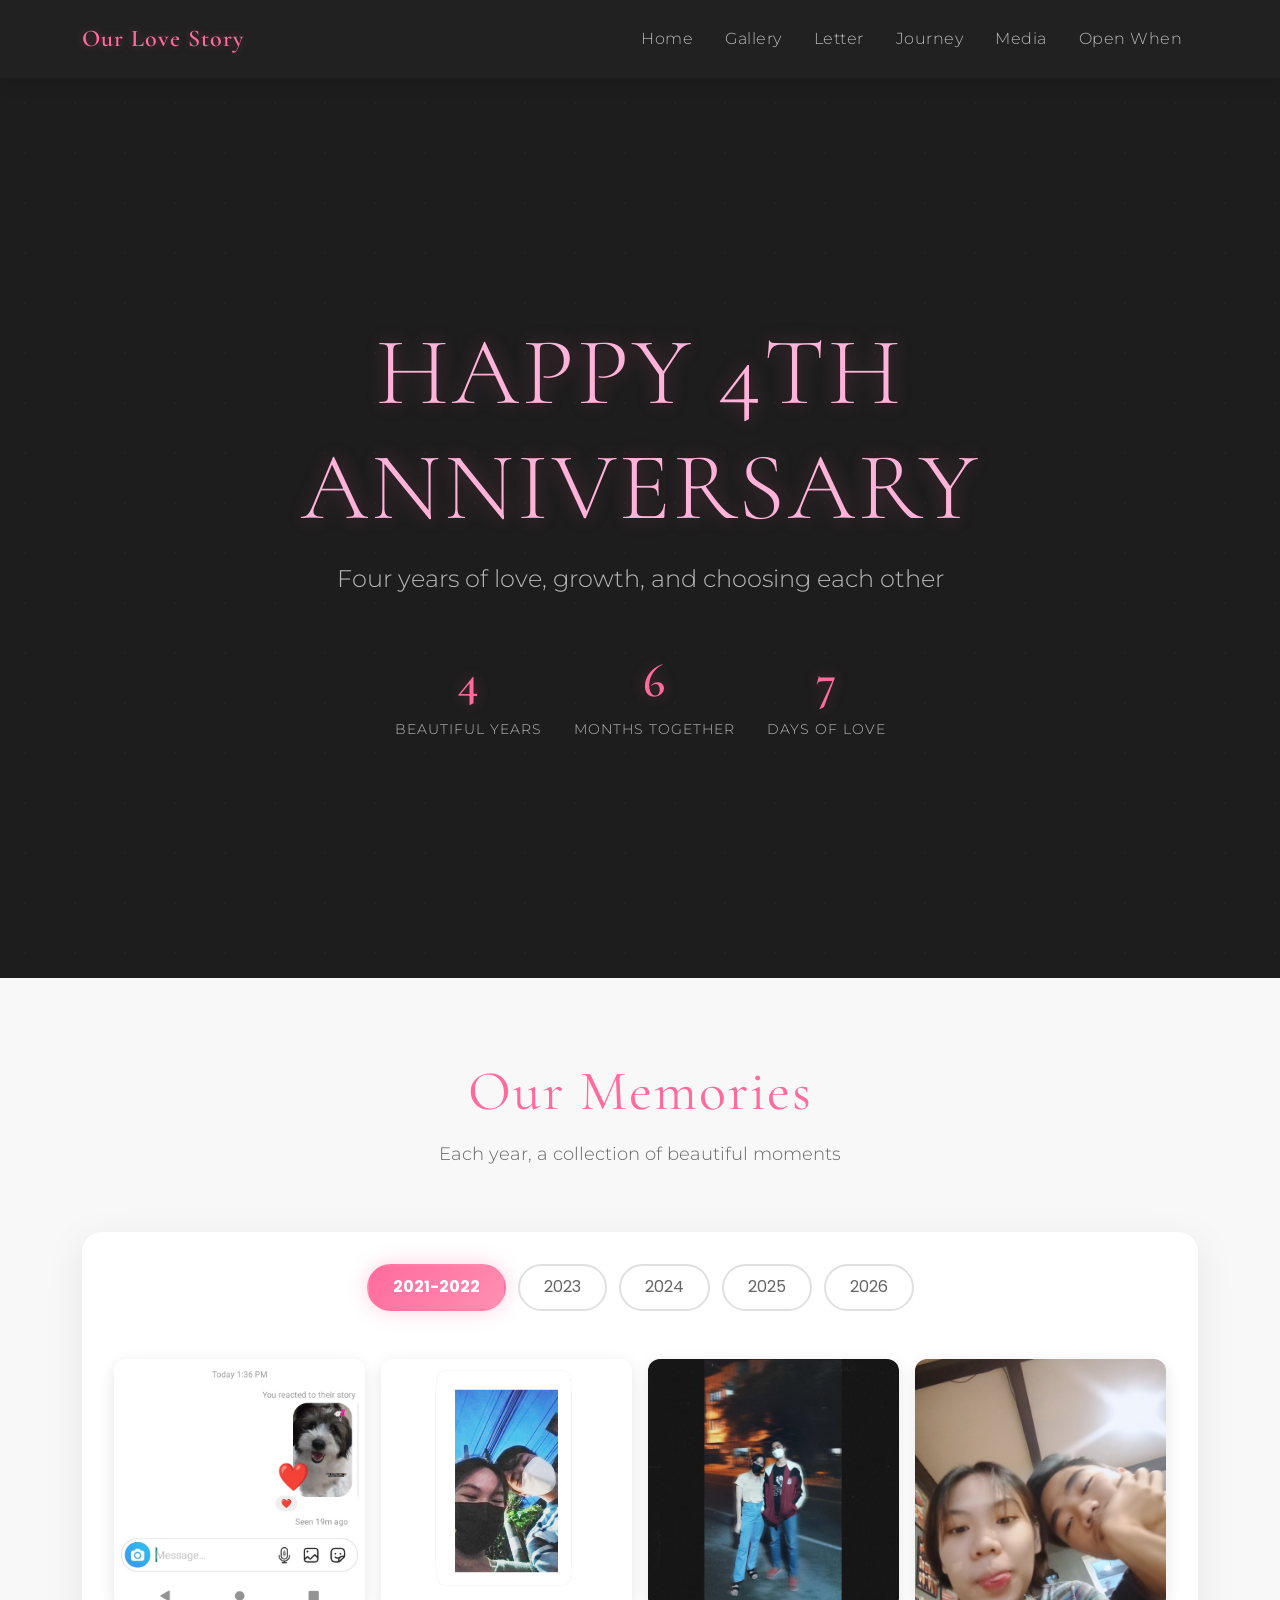
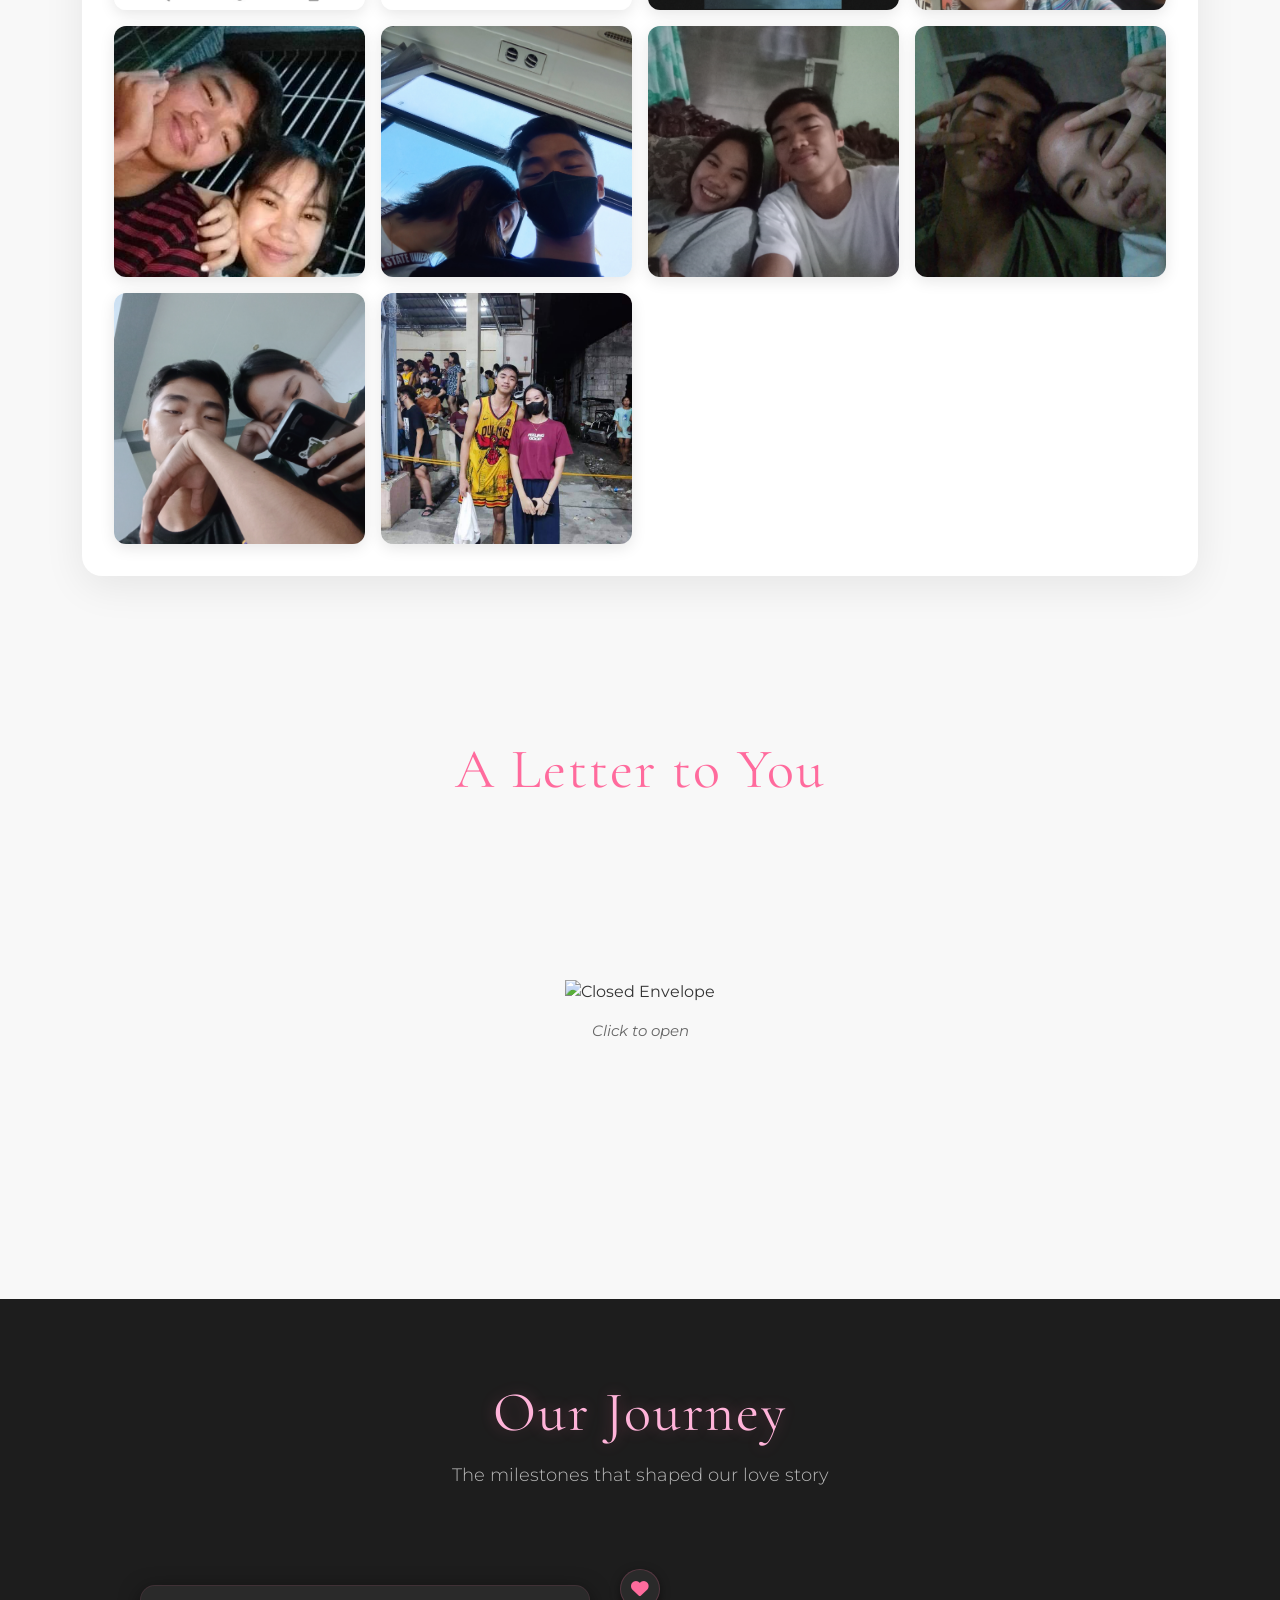
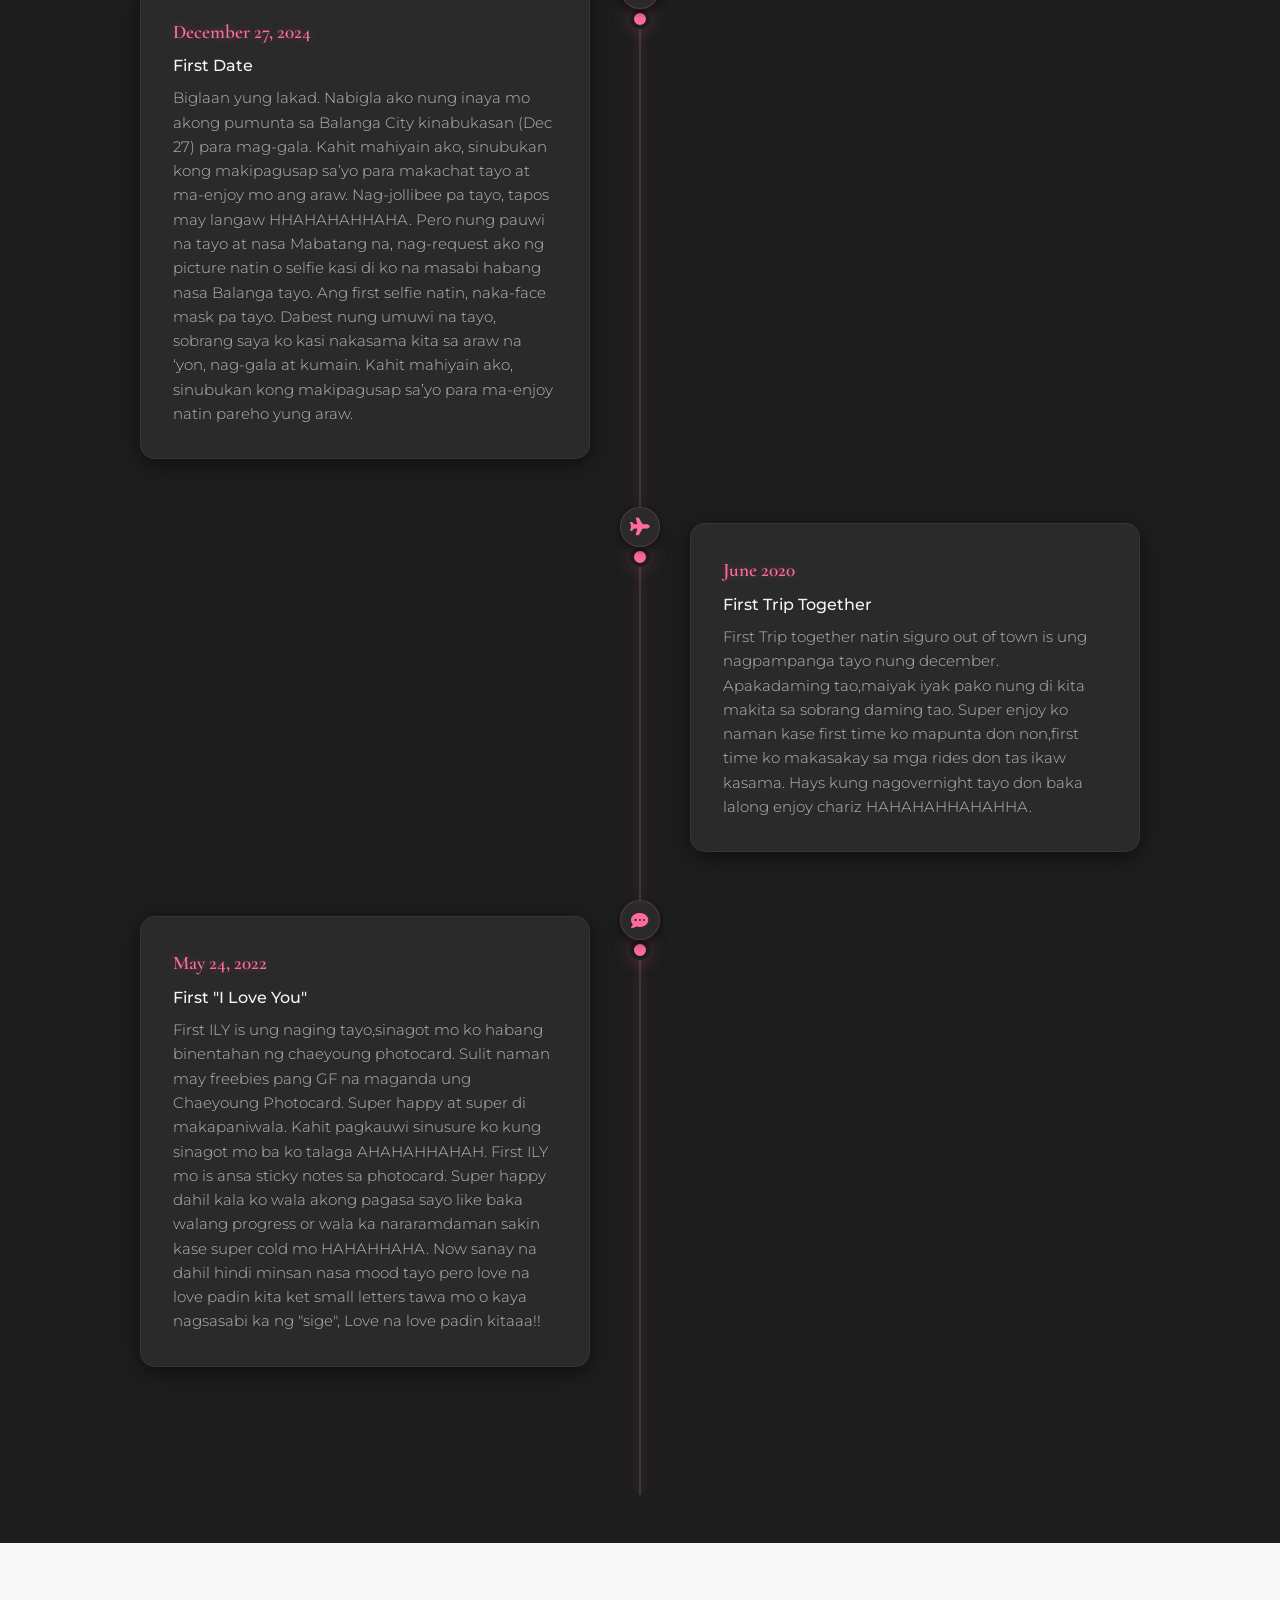
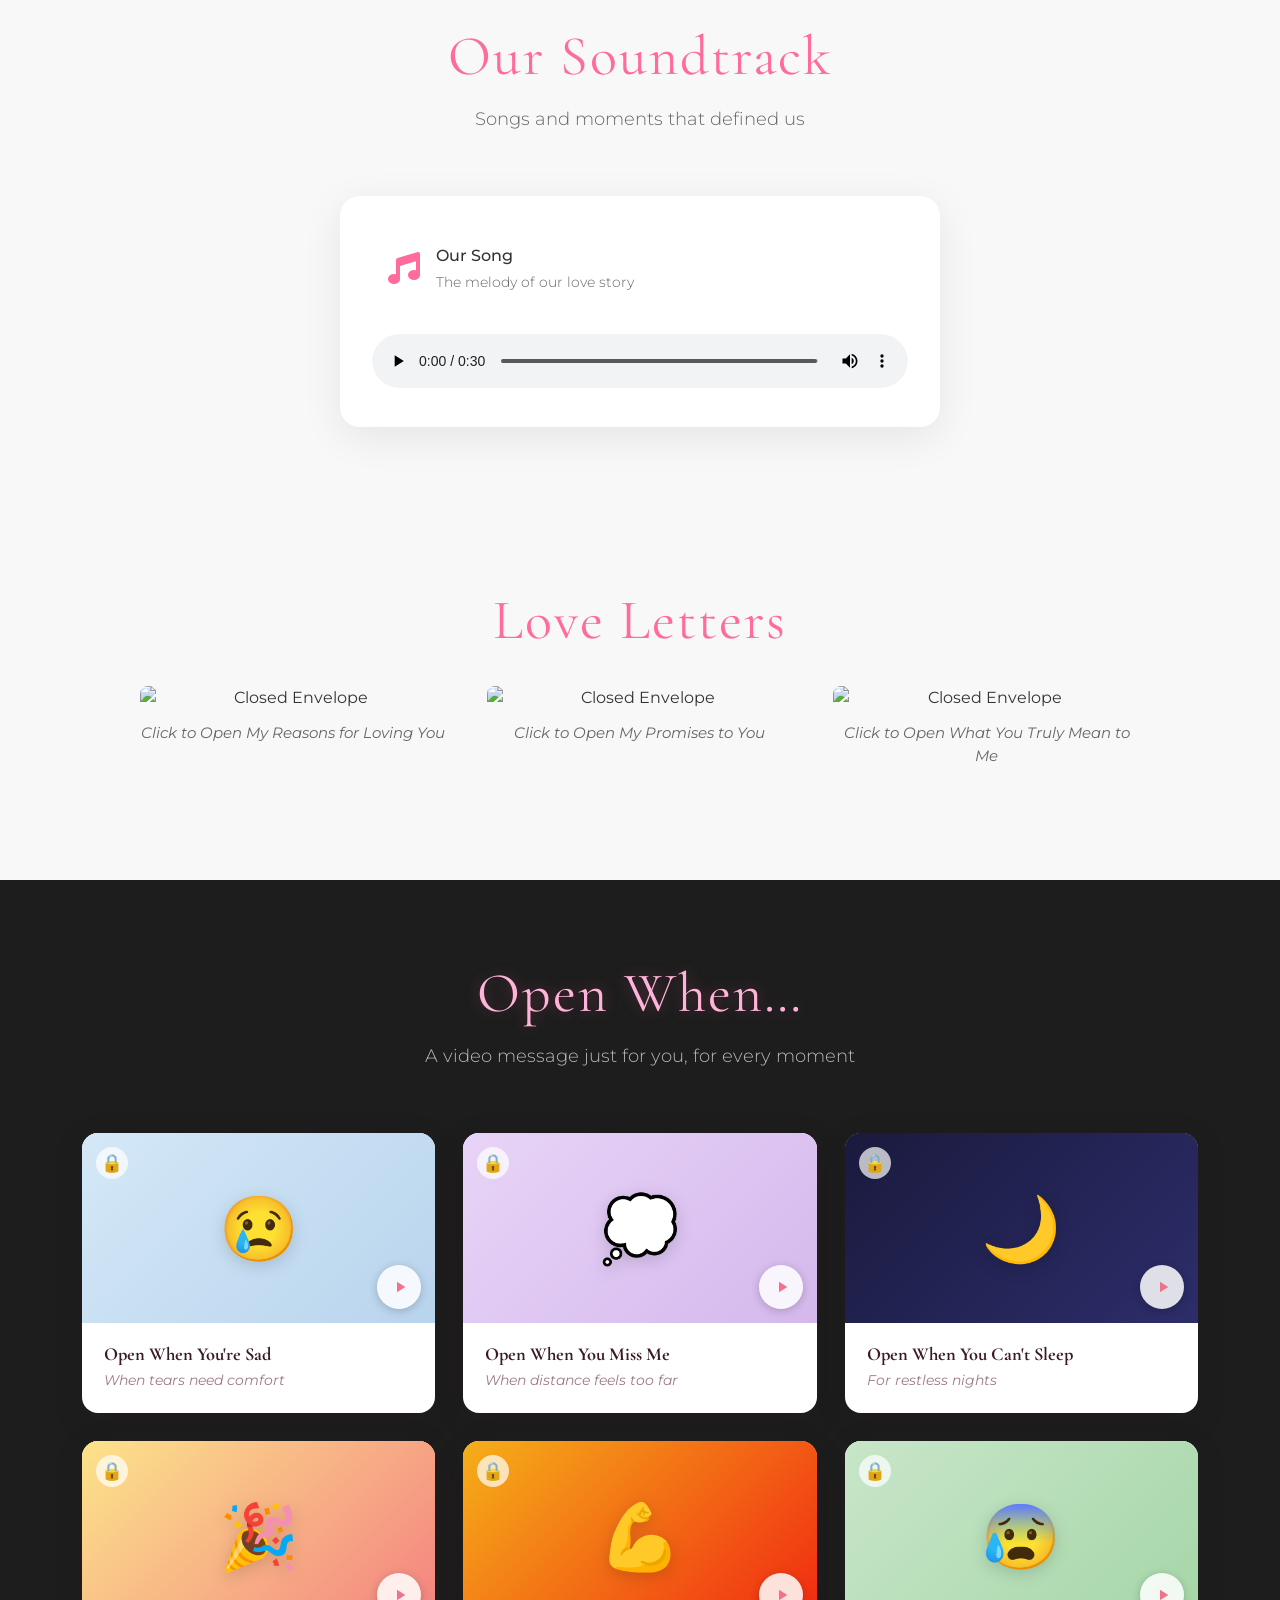
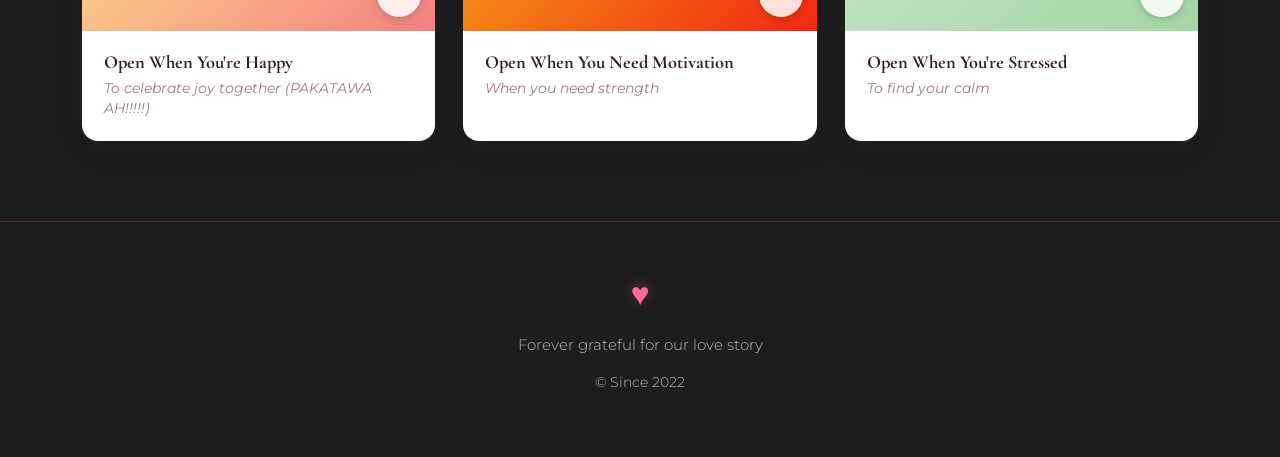
==== commit a6eb6e04: "q" ====
--- a/homepage.html
+++ b/homepage.html
@@ -1586,27 +1586,33 @@
               <div class="letter-header-animated">My Dearest Love,</div>
               <div class="letter-body-animated">
                 <p>
-                  From the moment I met you, I knew my life would never be the
-                  same. You walked into my world and filled it with colors I
-                  never knew existed. Every day with you is a blessing, every
-                  moment a treasure.
+                  Happy anniversary love! Unang una sa lahat thankyousomuch love
+                  sa lahat. Sa mga libre ,sa mga gifts,sa hug and kisses at sa
+                  walang katapusang pagmamahal mo ,thankyou so muuuuch!!!
+                  Sobrang swerte ko sayo dahil lagi ko nga sinasabi,hinihigitan
+                  mo ung love ko sayo,hindi ka nagpapatalo. Love na love ko sayo
+                  ang ayaw magpatalo sa lahat HAHAHHAHAHA. Thankyou love dahil
+                  lagi ka nakasuporta sakin sa mga desisyon at ginagawa ko.
+                  Thankyoj love dahil palagi mo ko naiintindihan katulad sa
+                  hindi natin pagkain sa labas,paggala ng madalas. Babawi ako
+                  love soom okay. Sspoil kita sa mga date na gustong gusto mo.
+                  Sorry love kung magtatrabaho muna ako. Sorry dahil sa ngayon
+                  di mo ako nakakasama. Babawi ako soon love. Ikaw lang naman
+                  ang gusto ko makasama sa araw araw at gabi gabim ikaw lang ang
+                  gusto kong makasama habang buhay. Ikaw ang gusto ko pakasalan
+                  balang araw kaya love hintayin mo ko okay? Mahal na mahal kita
+                  ng sobra sobra love. Sana naiparamdam ko sayo na sjre na sure
+                  ako sayo. Kasama ka lagi sa mga panalangin at pangarap ko.
+                  Mahal na mahal kita love! Pagmay problema ka o chika,chat mo
+                  lang ako o kaya magsabi kalang sakin haaaaa. Mamimiss kita
+                  love!!! Sinusulat ko to March 2! Hahahhahaha . Yun lang love,
+                  mahal na mahal kita love higit pa sa higit sa iniisip mo. Sana
+                  tatagan natin parehas. Pangako ko sayo na hindi ako
+                  magloloko,maghahanap ng iba o iiwan ka. Mahal na mahal kita
+                  love! Pangako ko sayo na sayo lang ako! Iloveyouuu!
                 </p>
-                <p>
-                  Thank you for being my partner, my best friend, and my
-                  greatest love. Thank you for your patience when I'm difficult,
-                  for your laughter when I'm silly, and for your strength when
-                  I'm weak. You complete me in ways I never thought possible.
-                </p>
-                <p>
-                  As we celebrate another year together, I want you to know that
-                  my love for you only grows stronger. I promise to continue
-                  cherishing you, supporting you, and loving you with all that I
-                  am. Here's to many more years of laughter, adventures, and
-                  endless love.
-                </p>
-                <p>Forever and always, you are my everything.</p>
-              </div>
-              <div class="letter-signature-animated">All my love, Always ♡</div>
+              </div>
+              <div class="letter-signature-animated">Love love mo, Owa ♡</div>
               <button class="close-letter-btn" id="closeLetter">
                 <i class="fas fa-times"></i>
               </button>
@@ -1707,7 +1713,7 @@
             Your browser does not support the audio element.
           </audio>
 
-          <div class="audio-item" style="margin-top: 2rem">
+          <!-- <div class="audio-item" style="margin-top: 2rem">
             <div class="audio-icon"><i class="fas fa-microphone"></i></div>
             <div class="audio-info">
               <div class="audio-title">Voice Message</div>
@@ -1719,7 +1725,7 @@
           <audio controls>
             <source src="audio/voice-message.mp3" type="audio/mpeg" />
             Your browser does not support the audio element.
-          </audio>
+          </audio> -->
         </div>
       </div>
     </section>
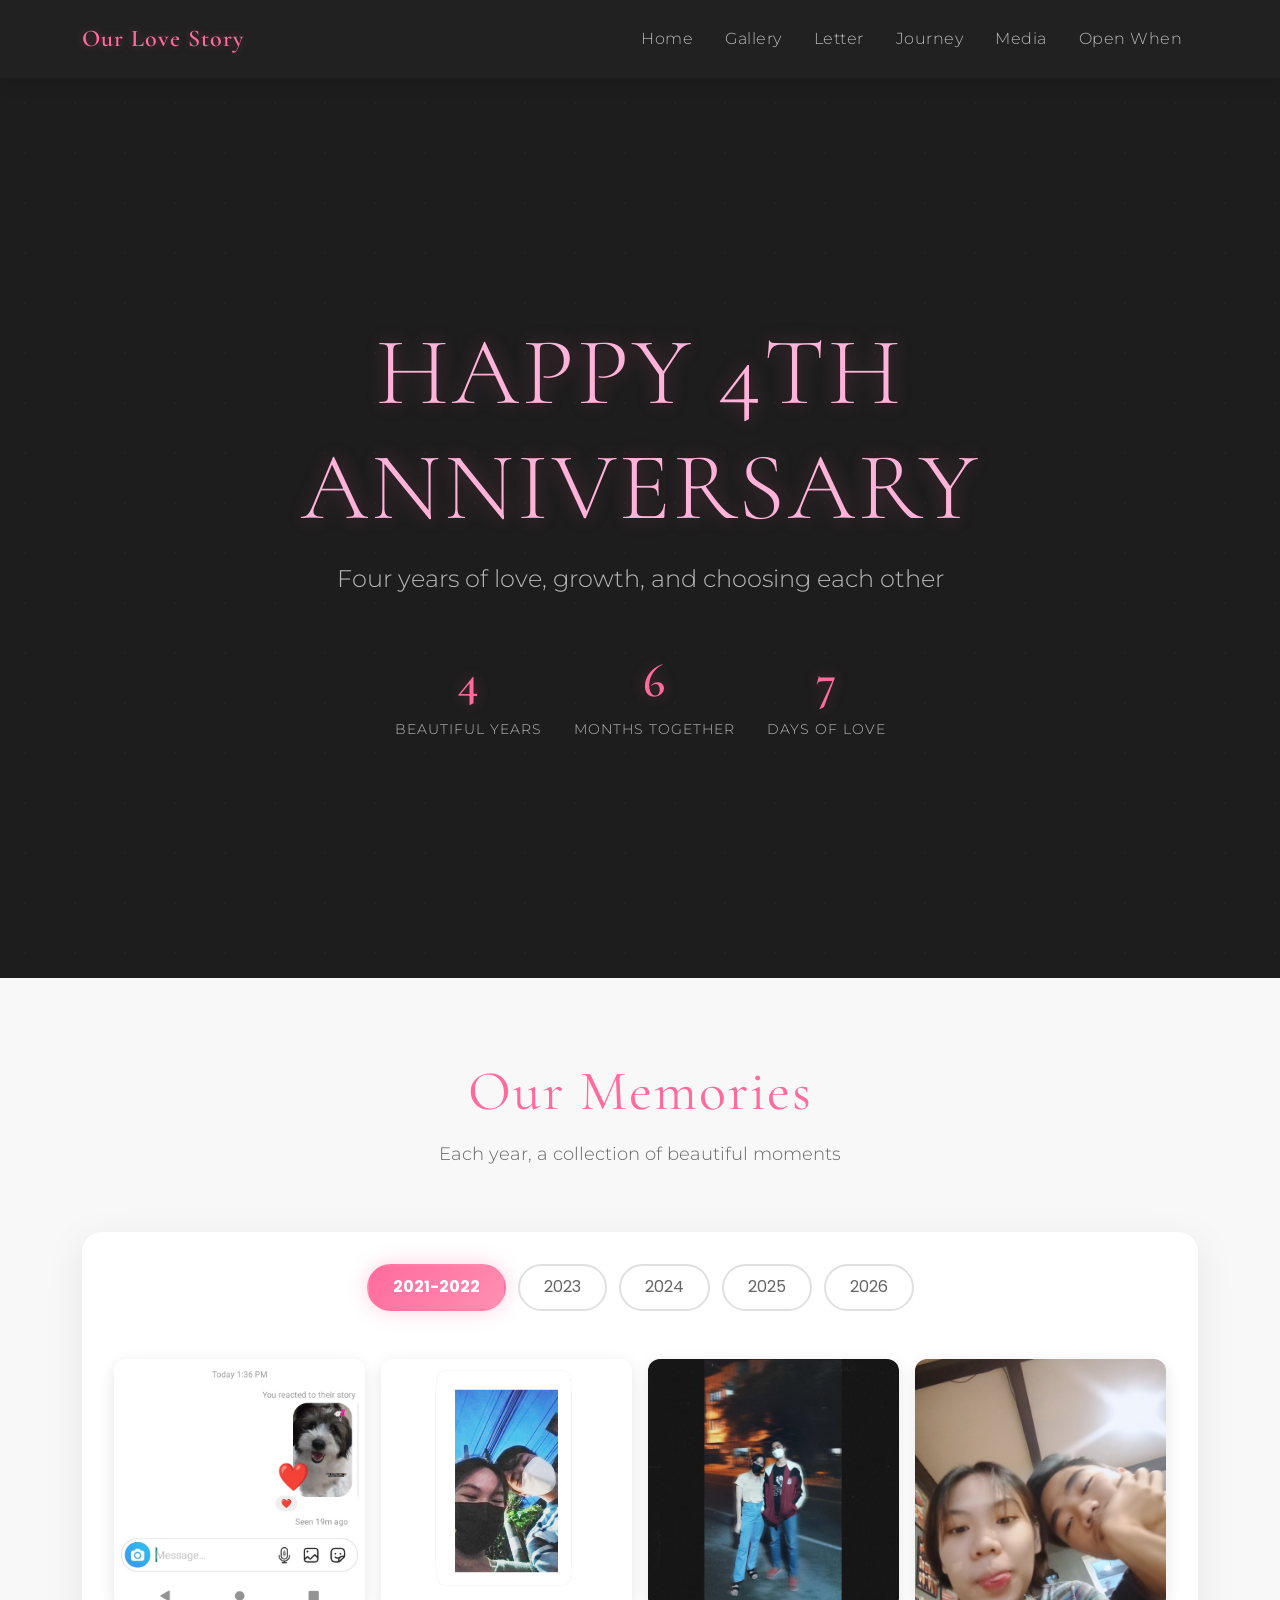
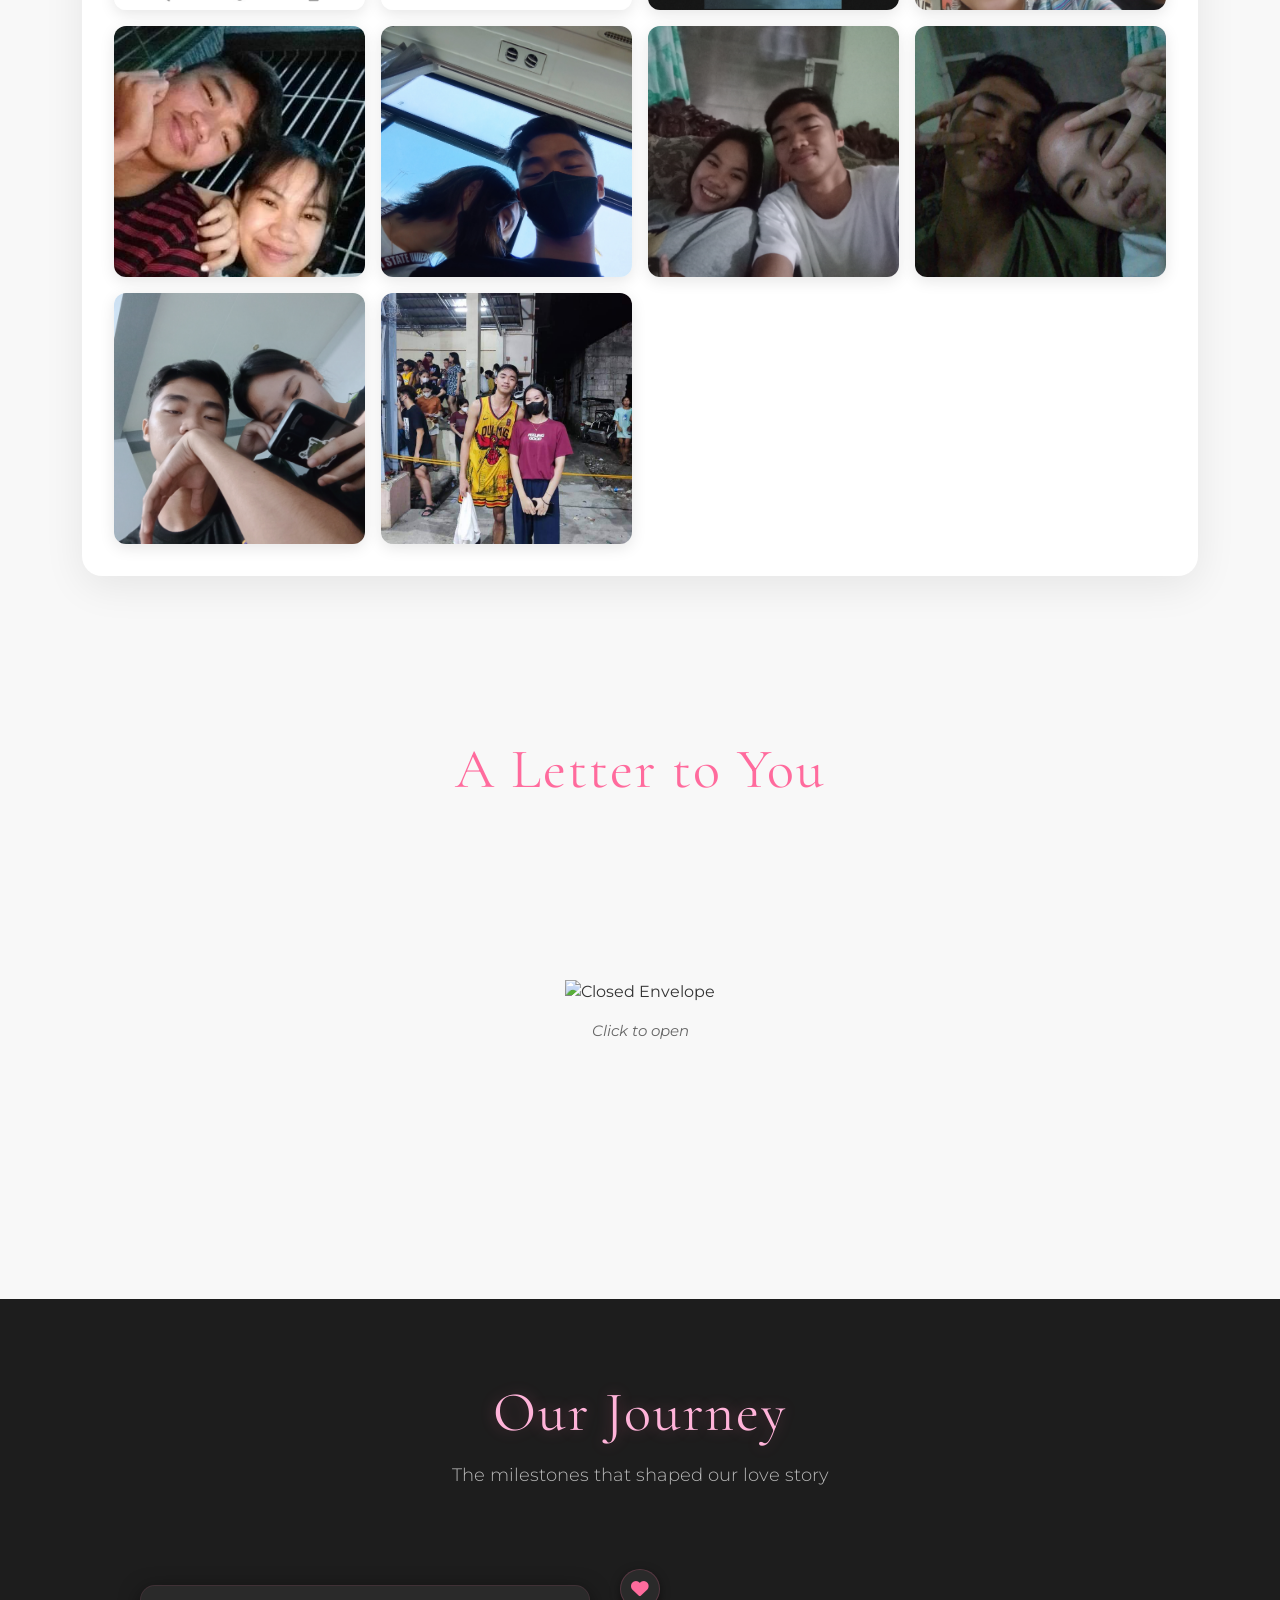
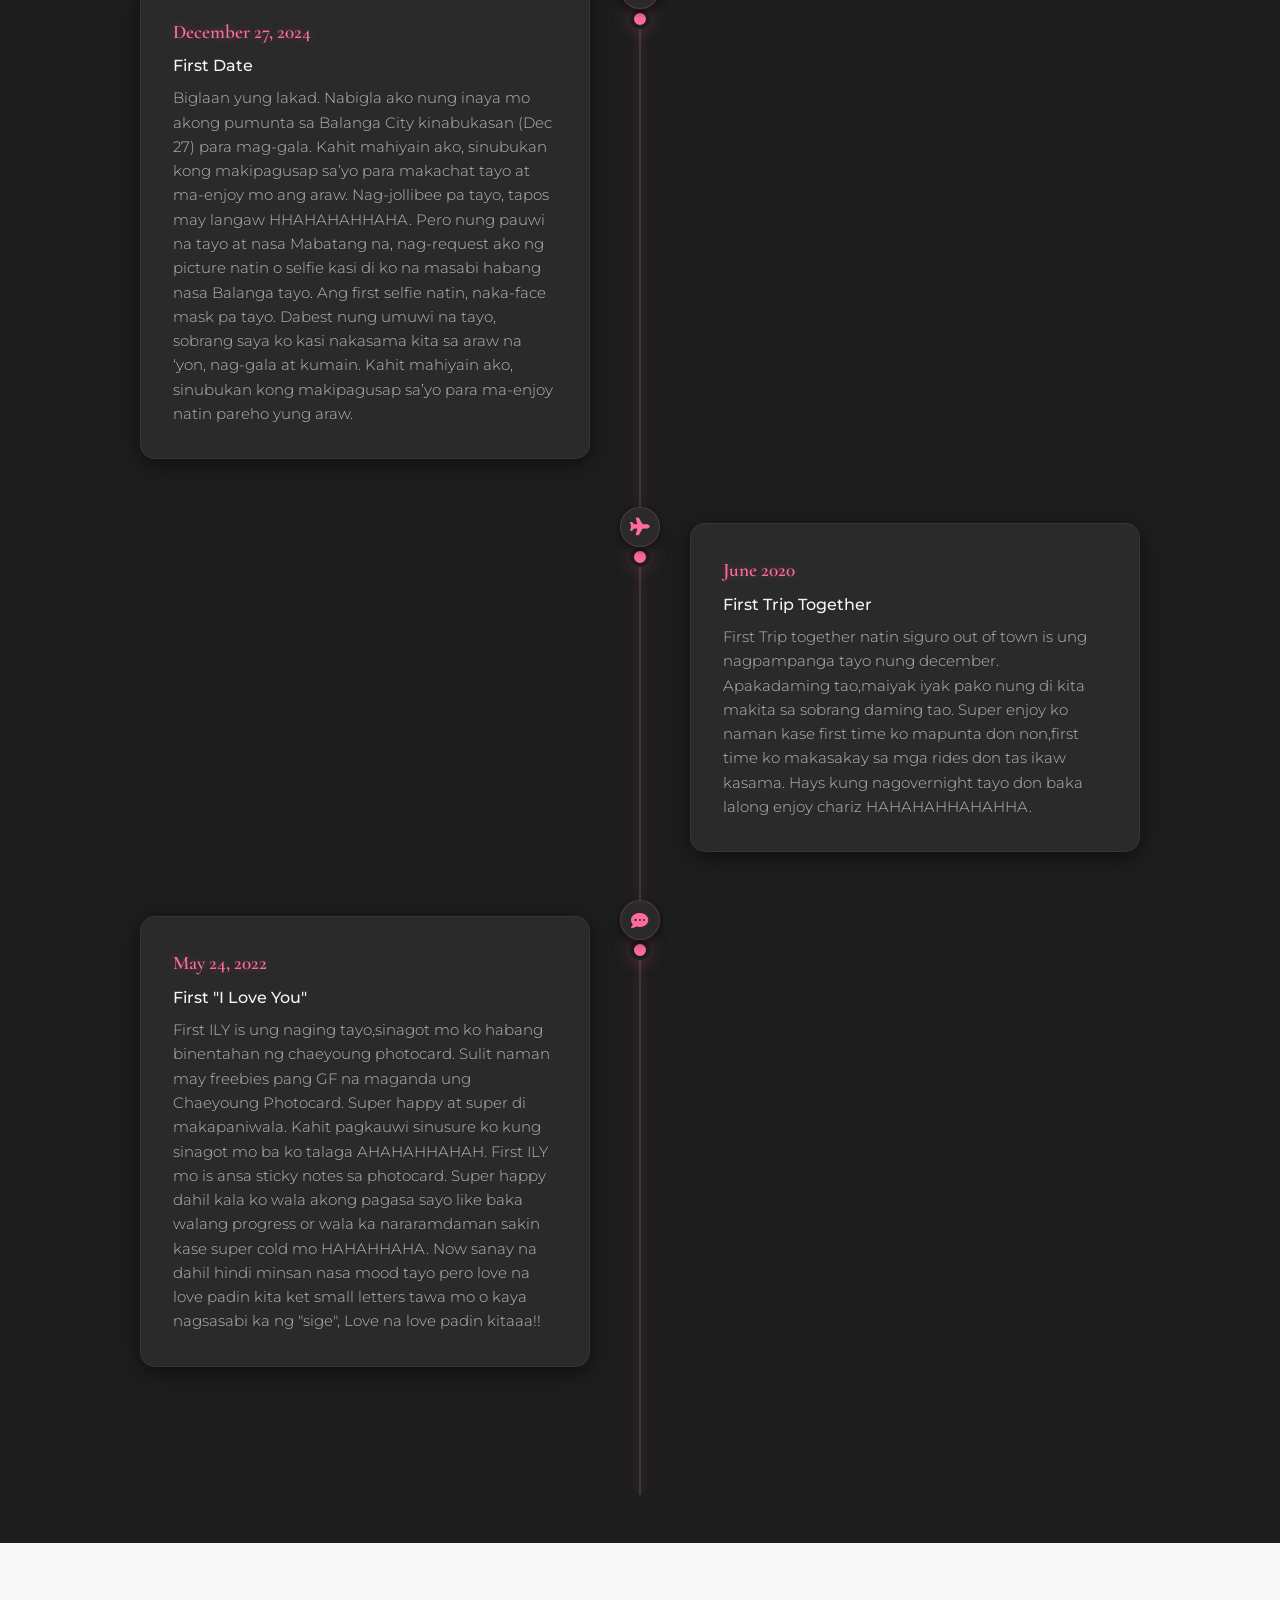
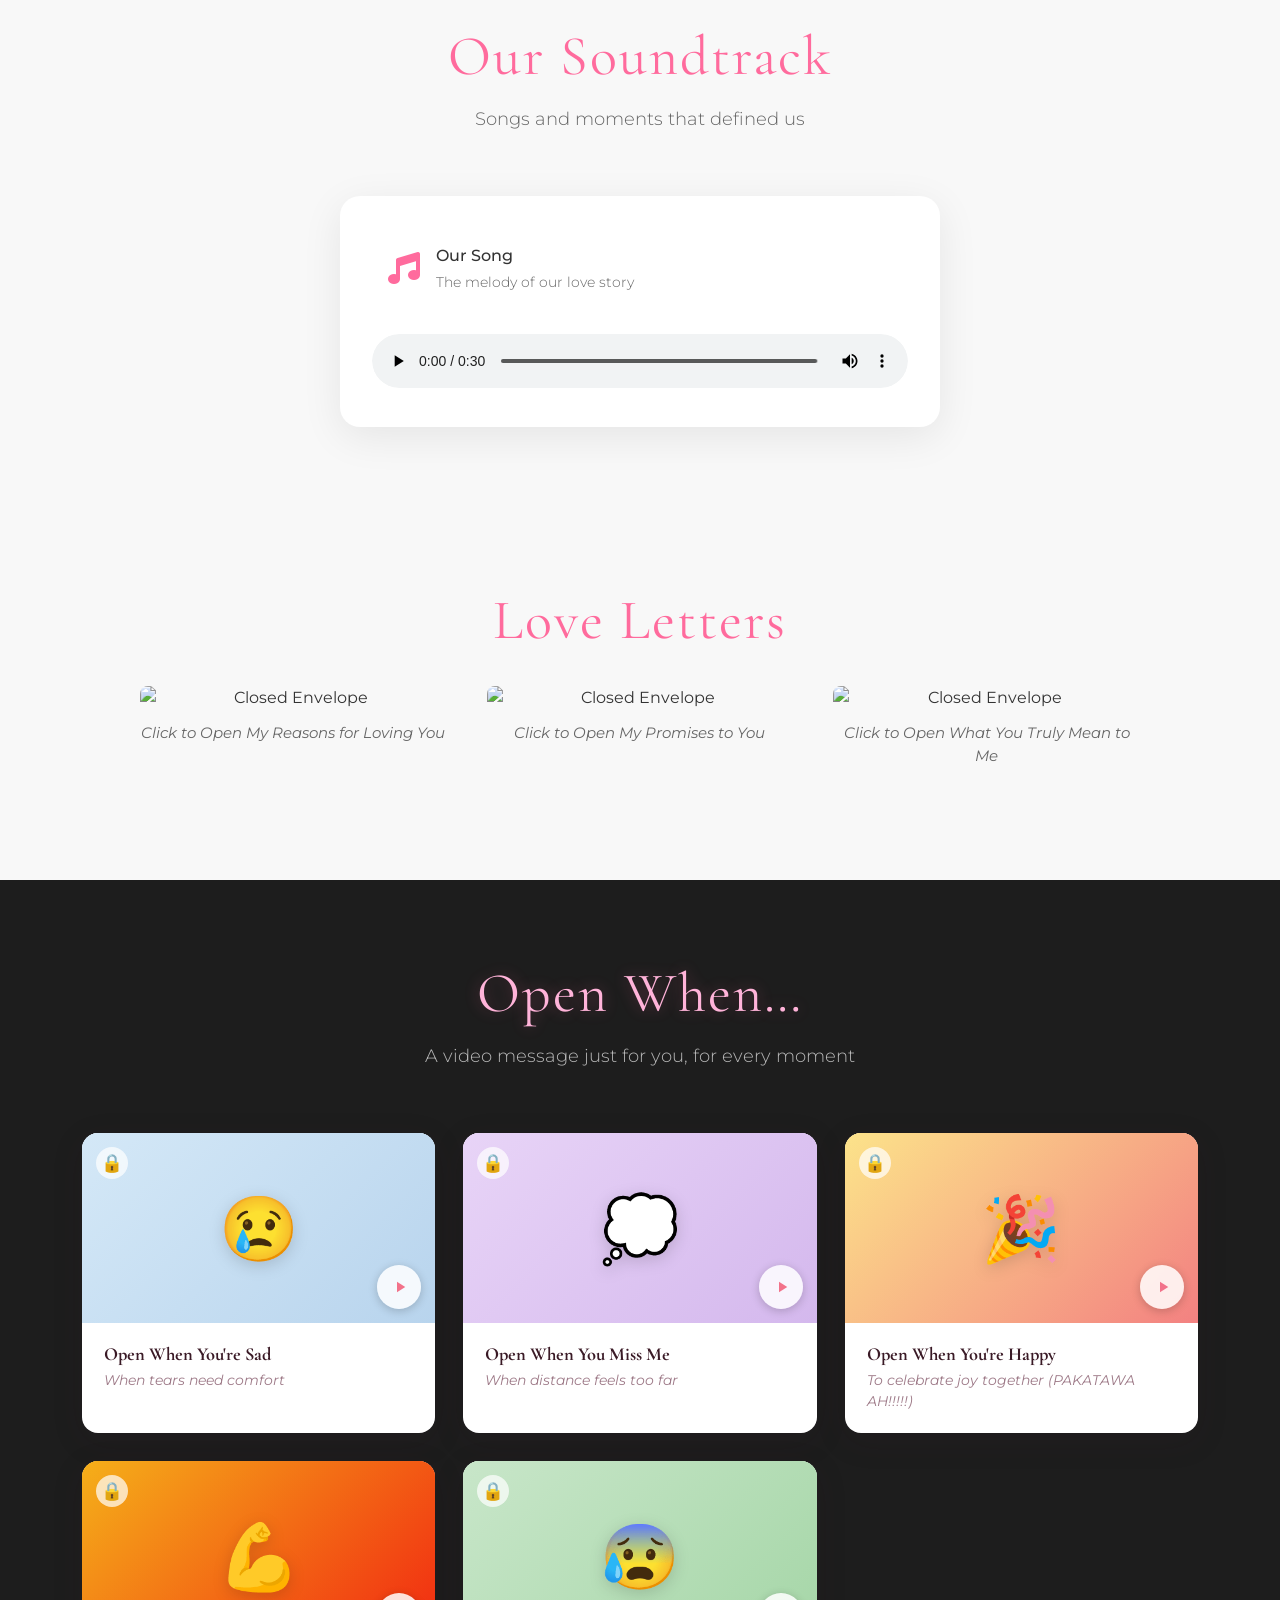
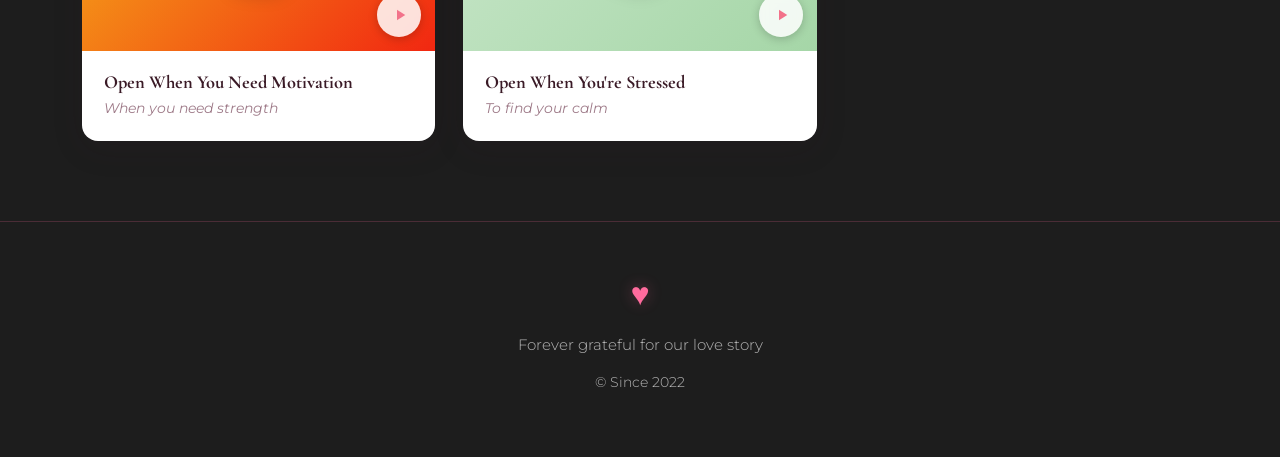
==== commit a27ee915: "Update homepage.html" ====
--- a/homepage.html
+++ b/homepage.html
@@ -1948,7 +1948,7 @@
             </div>
           </div>
 
-          <div class="open-when-card reveal" data-situation="sleep">
+          <!-- <div class="open-when-card reveal" data-situation="sleep">
             <div class="card-thumb sleep">
               <span class="card-emoji">🌙</span>
               <div class="play-btn">
@@ -1960,7 +1960,7 @@
               <h3 class="card-title">Open When You Can't Sleep</h3>
               <p class="card-subtitle">For restless nights</p>
             </div>
-          </div>
+          </div> -->
 
           <div class="open-when-card reveal" data-situation="happy">
             <div class="card-thumb happy">
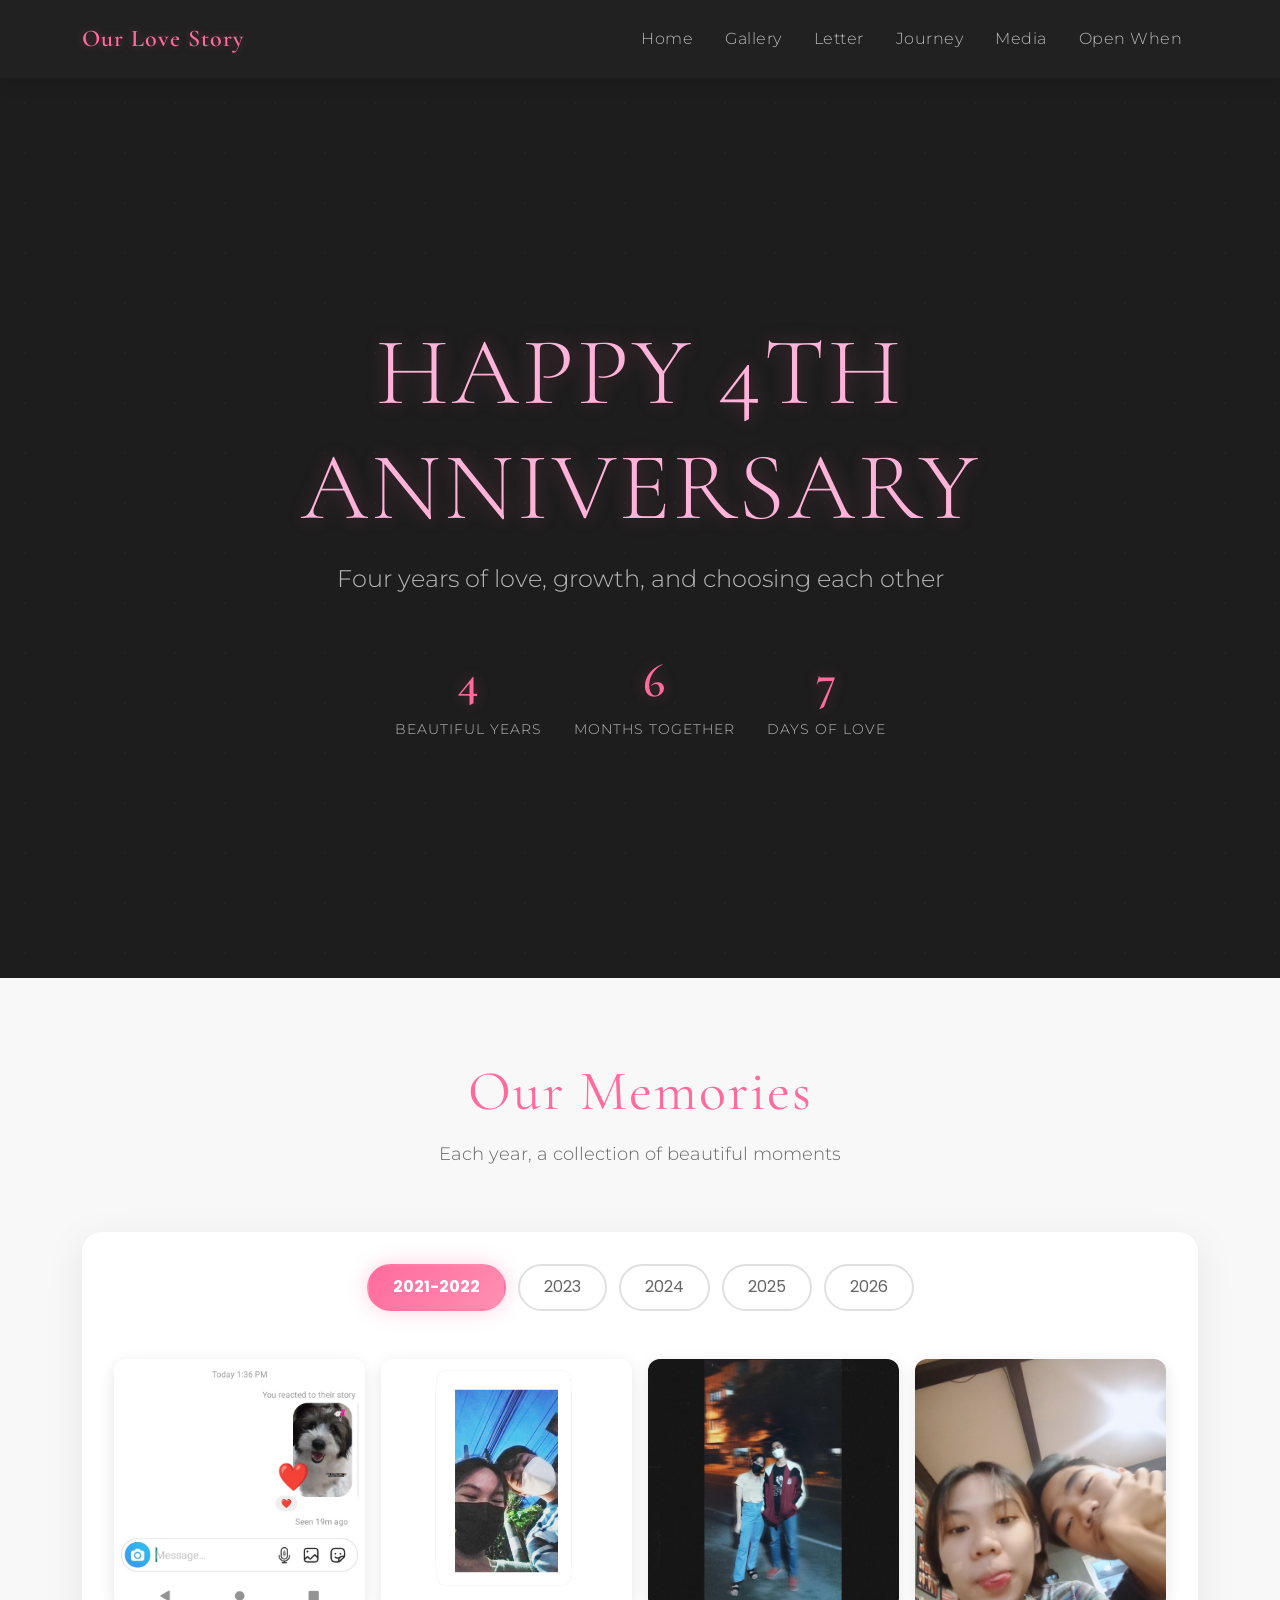
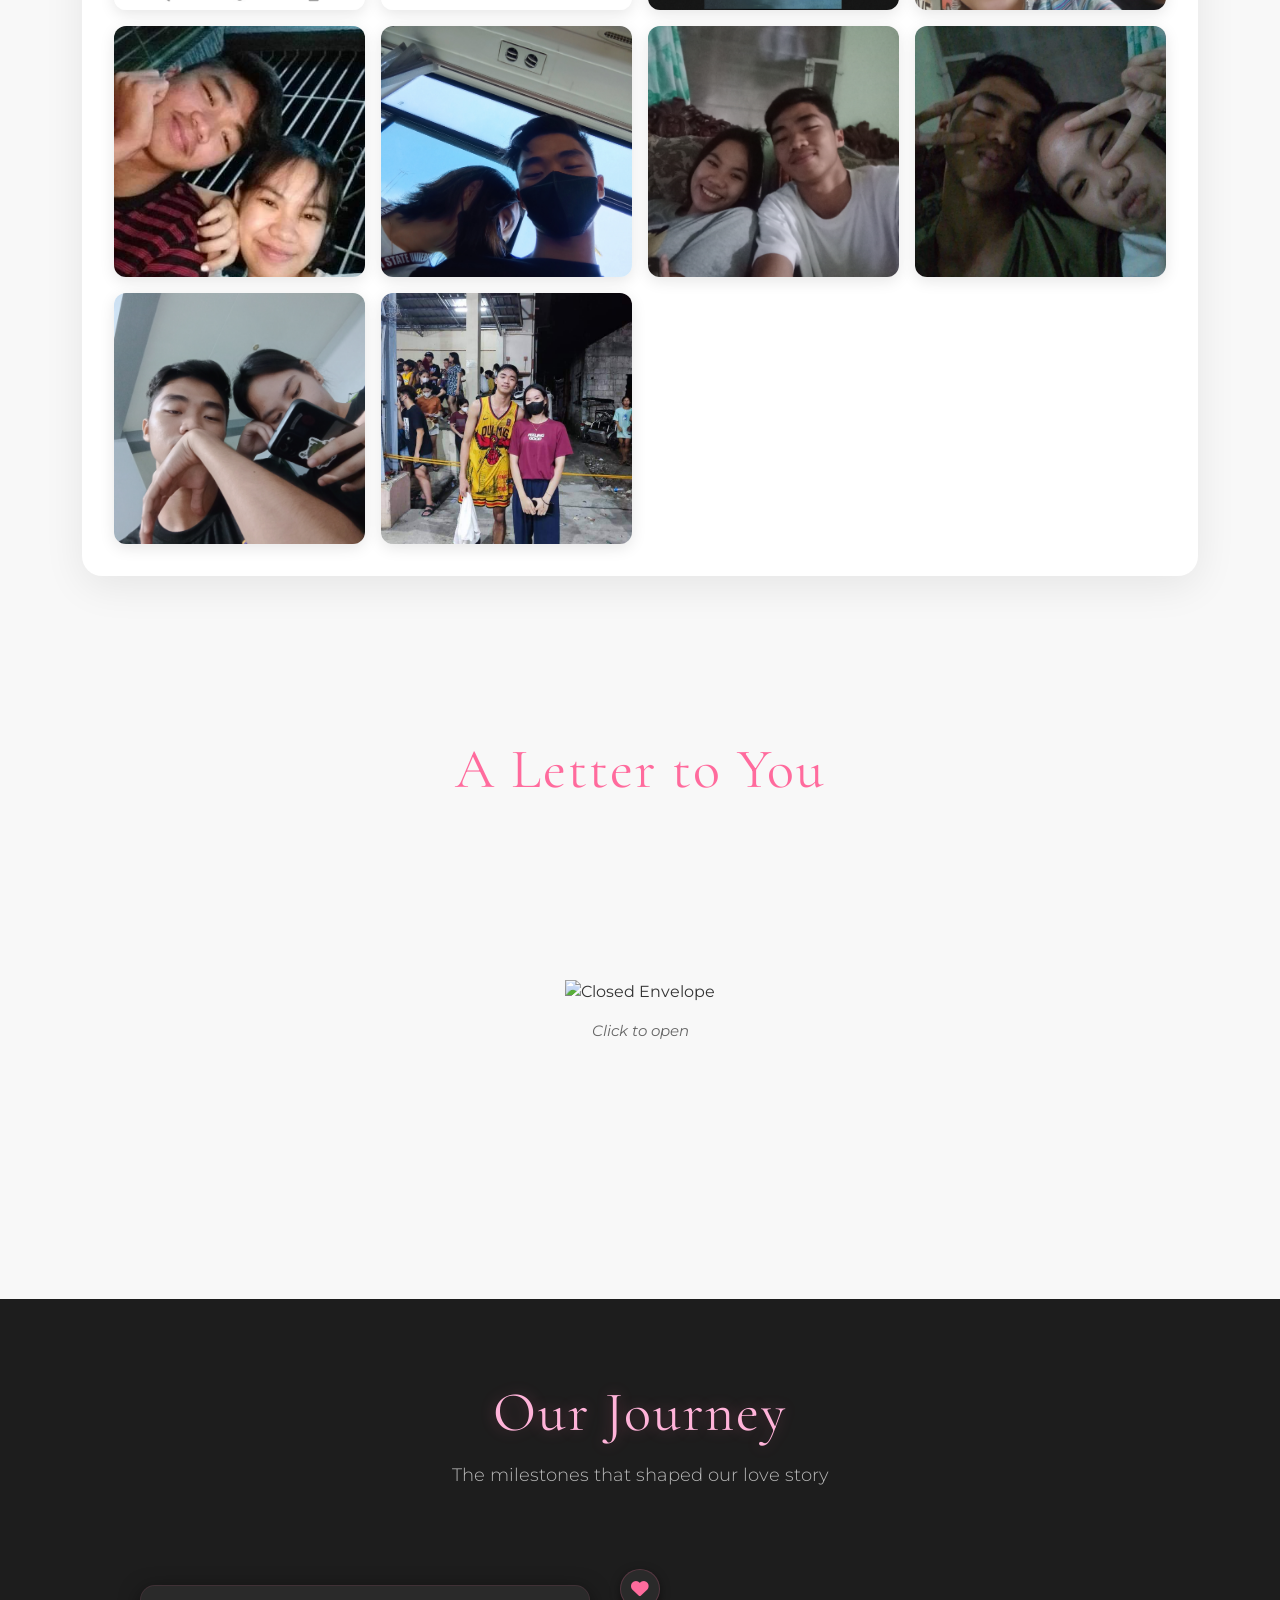
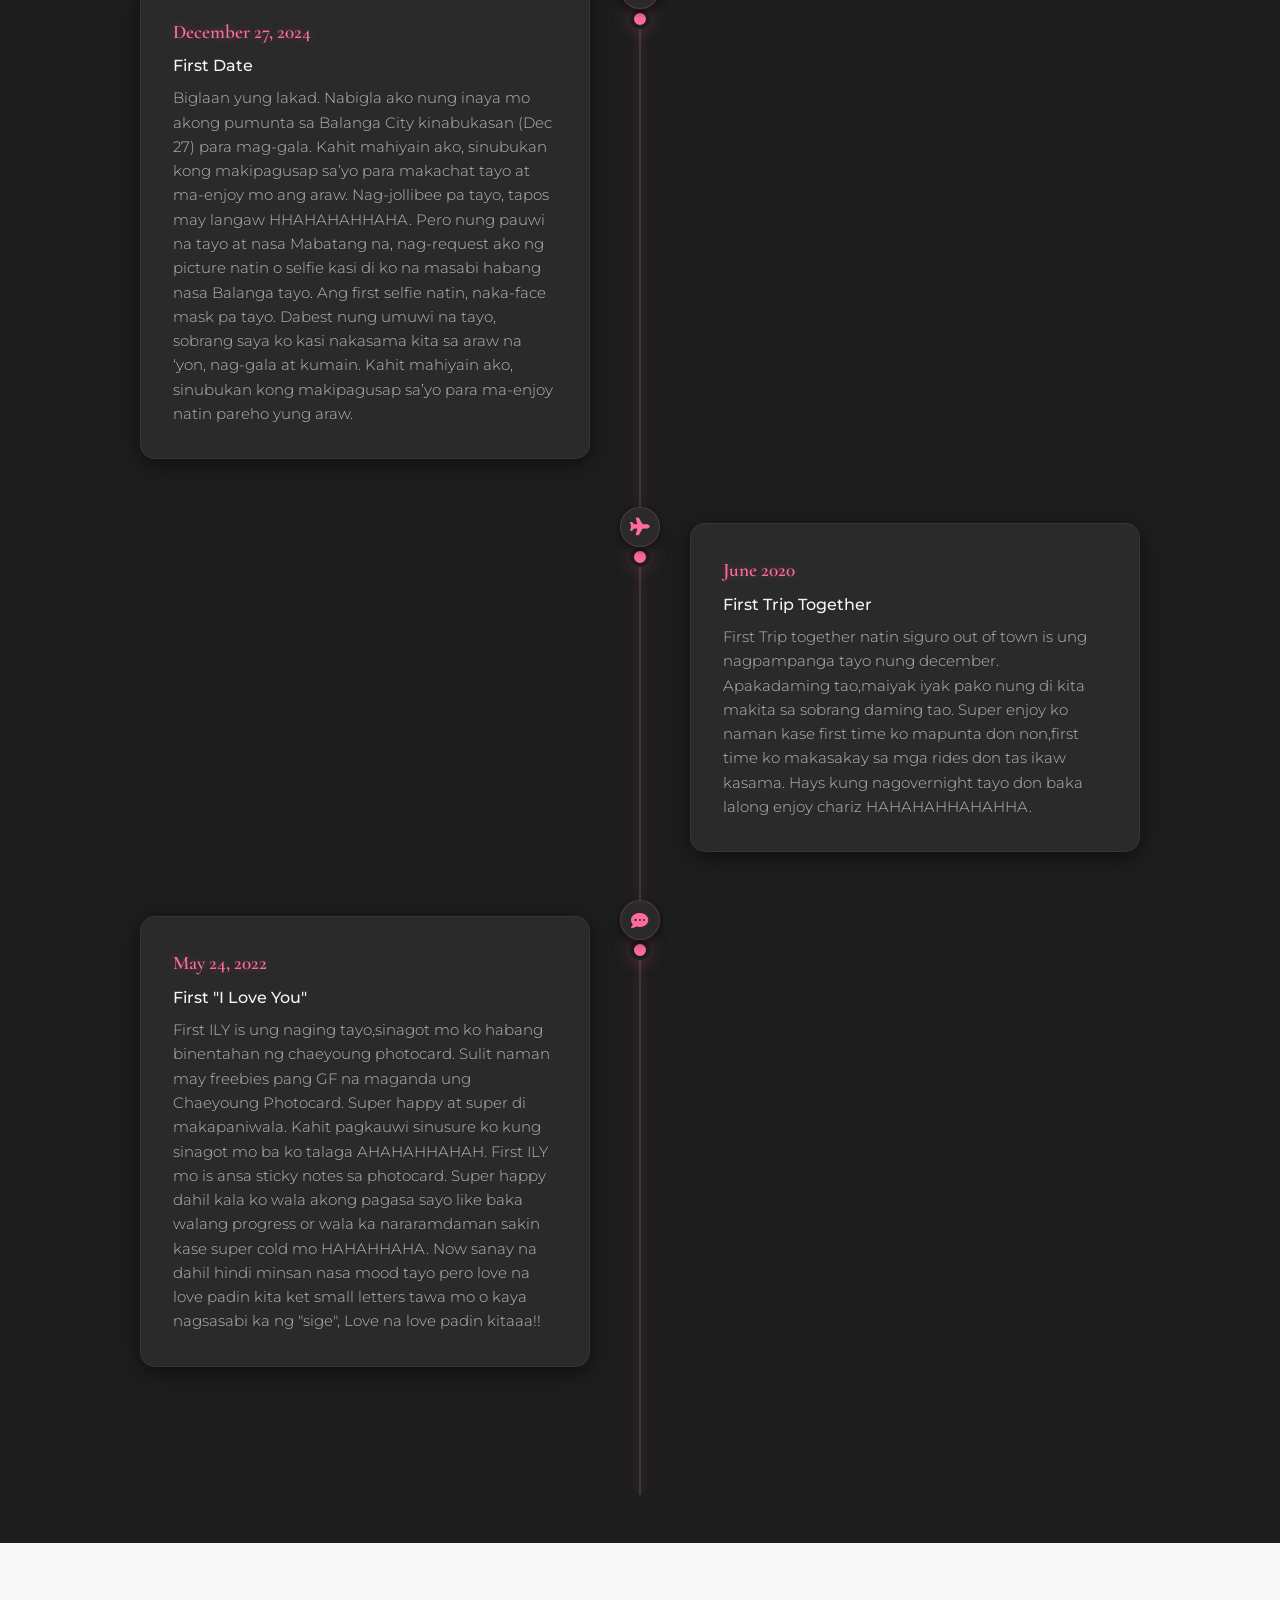
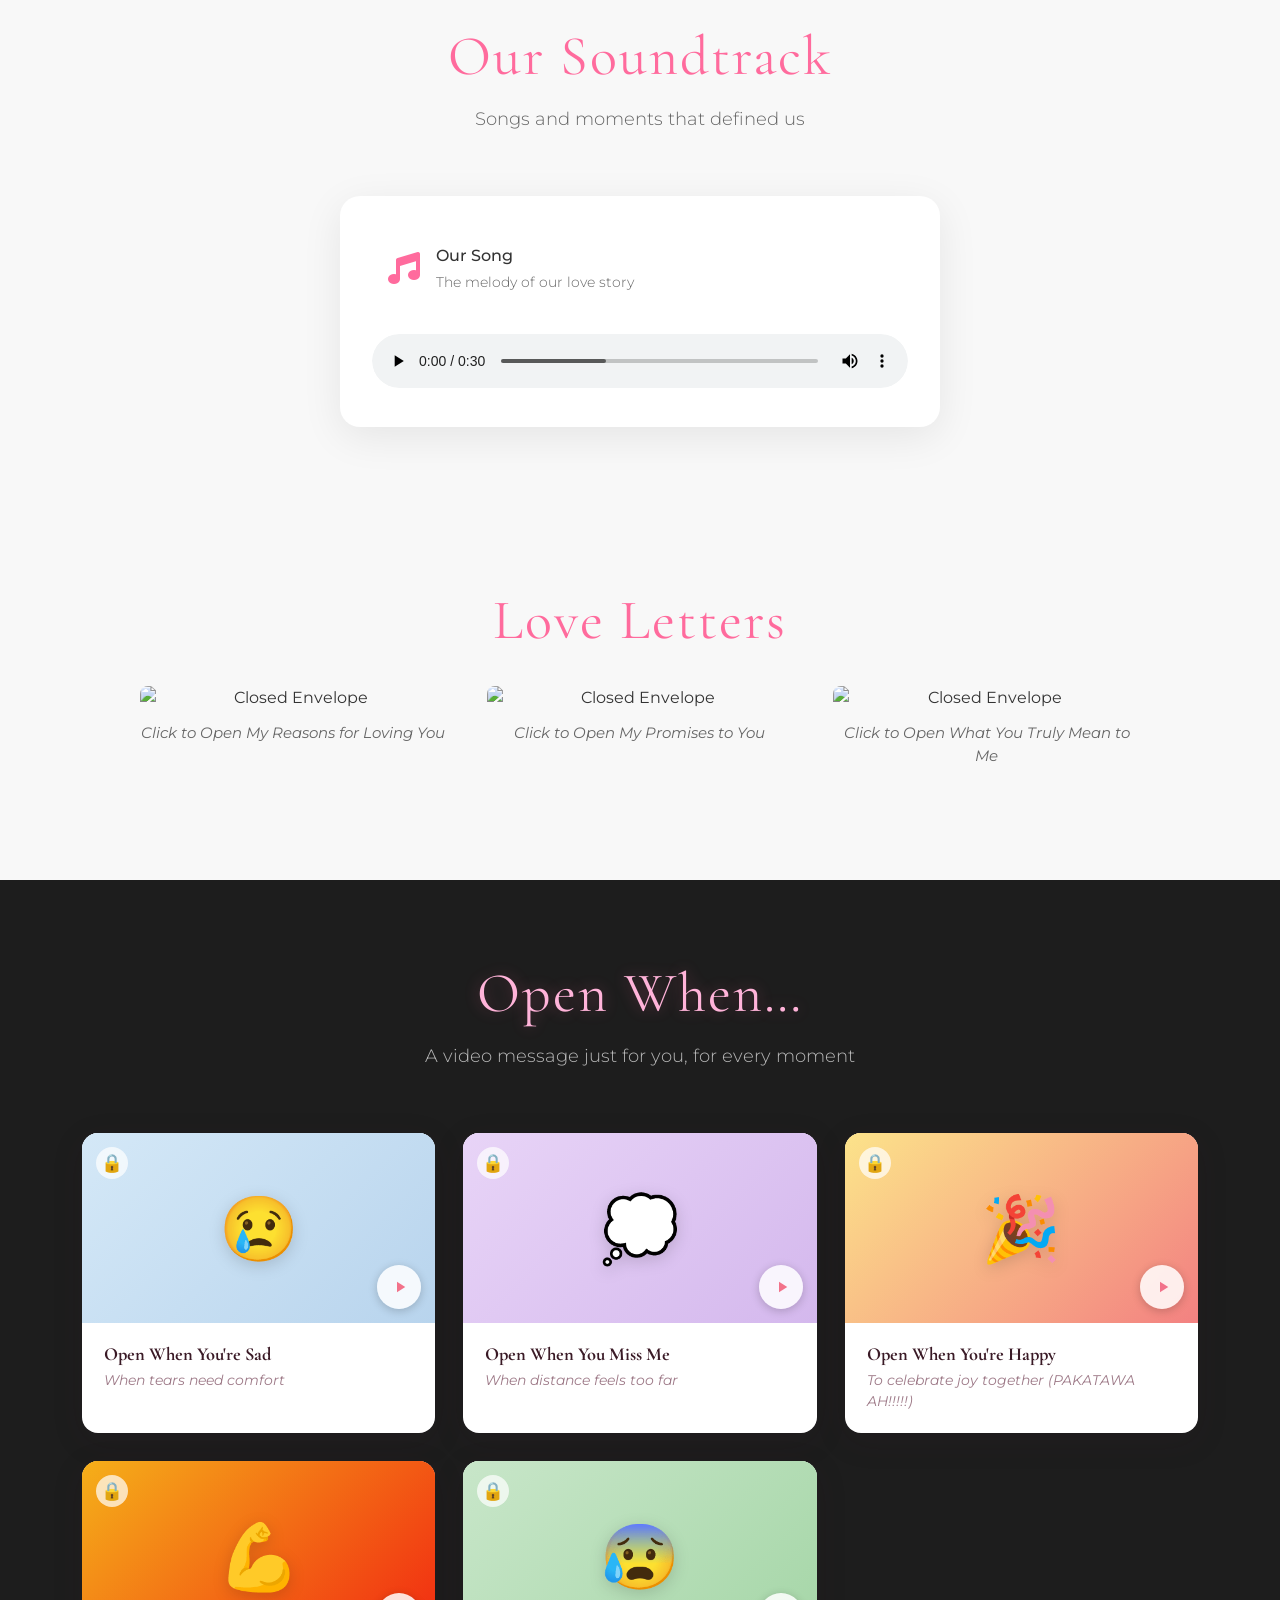
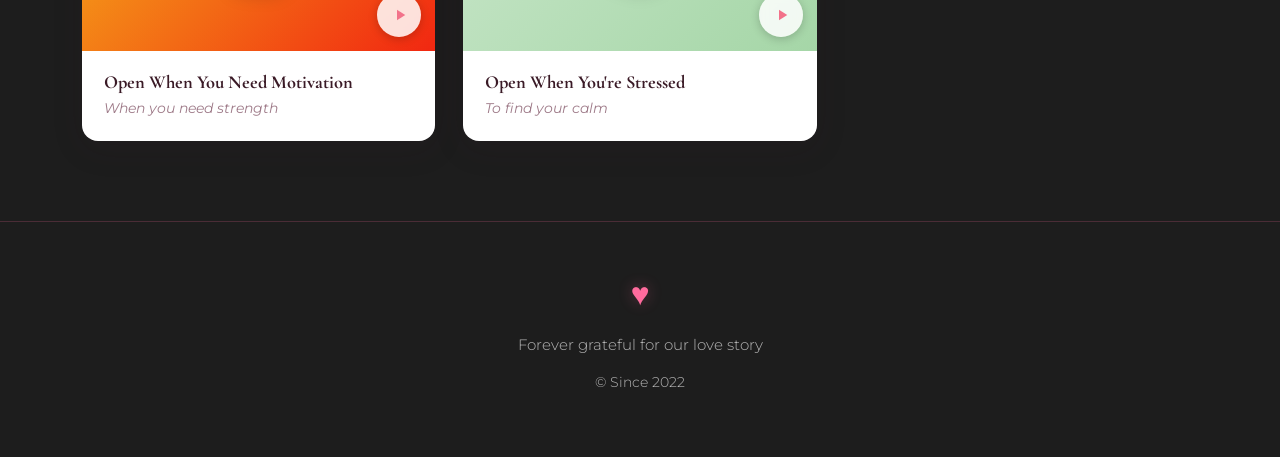
==== commit 9097a260: "Update homepage.html" ====
--- a/homepage.html
+++ b/homepage.html
@@ -20,7 +20,7 @@
     <link rel="stylesheet" href="style.css" />
   </head>
   <body>
-    <canvas id="confetti-canvas"></canvas>
+    <!-- <canvas id="confetti-canvas"></canvas> -->
 
     <!-- Navigation -->
     <nav class="navbar navbar-expand-lg navbar-light sticky-top">
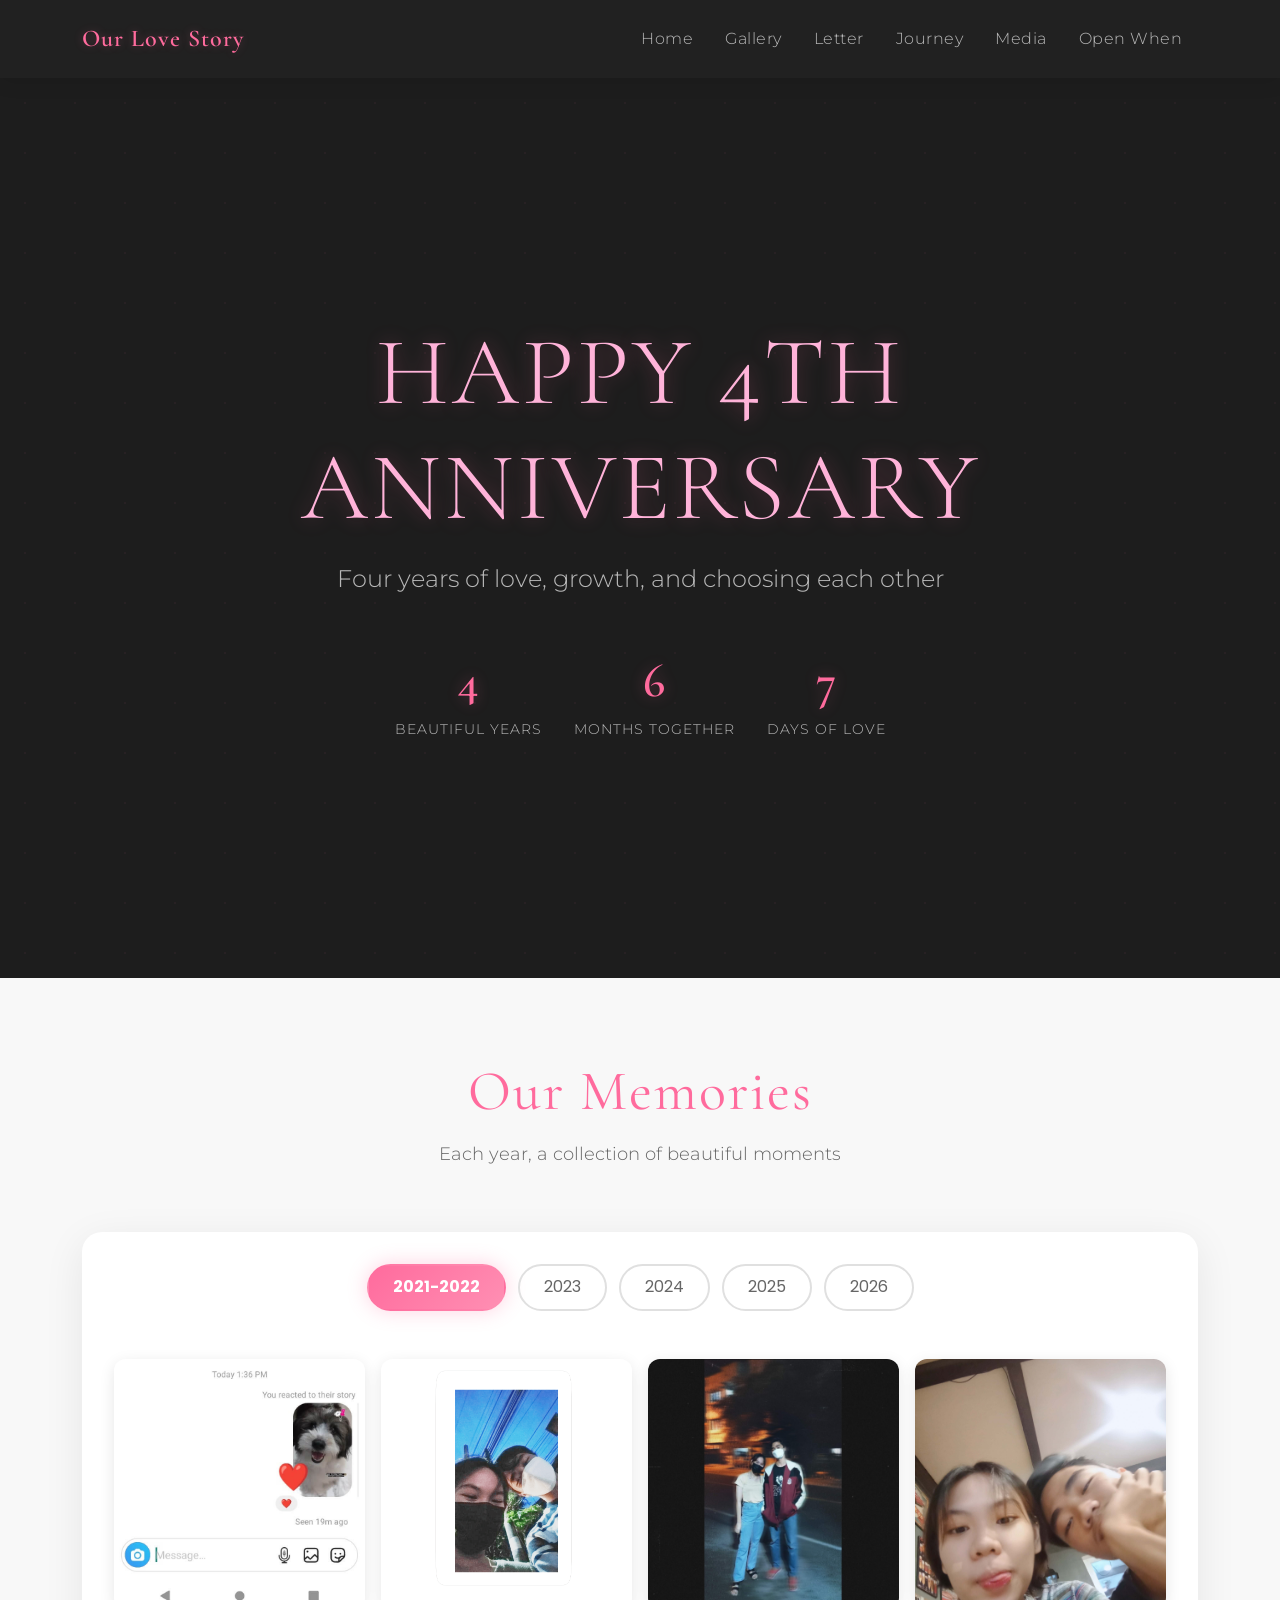
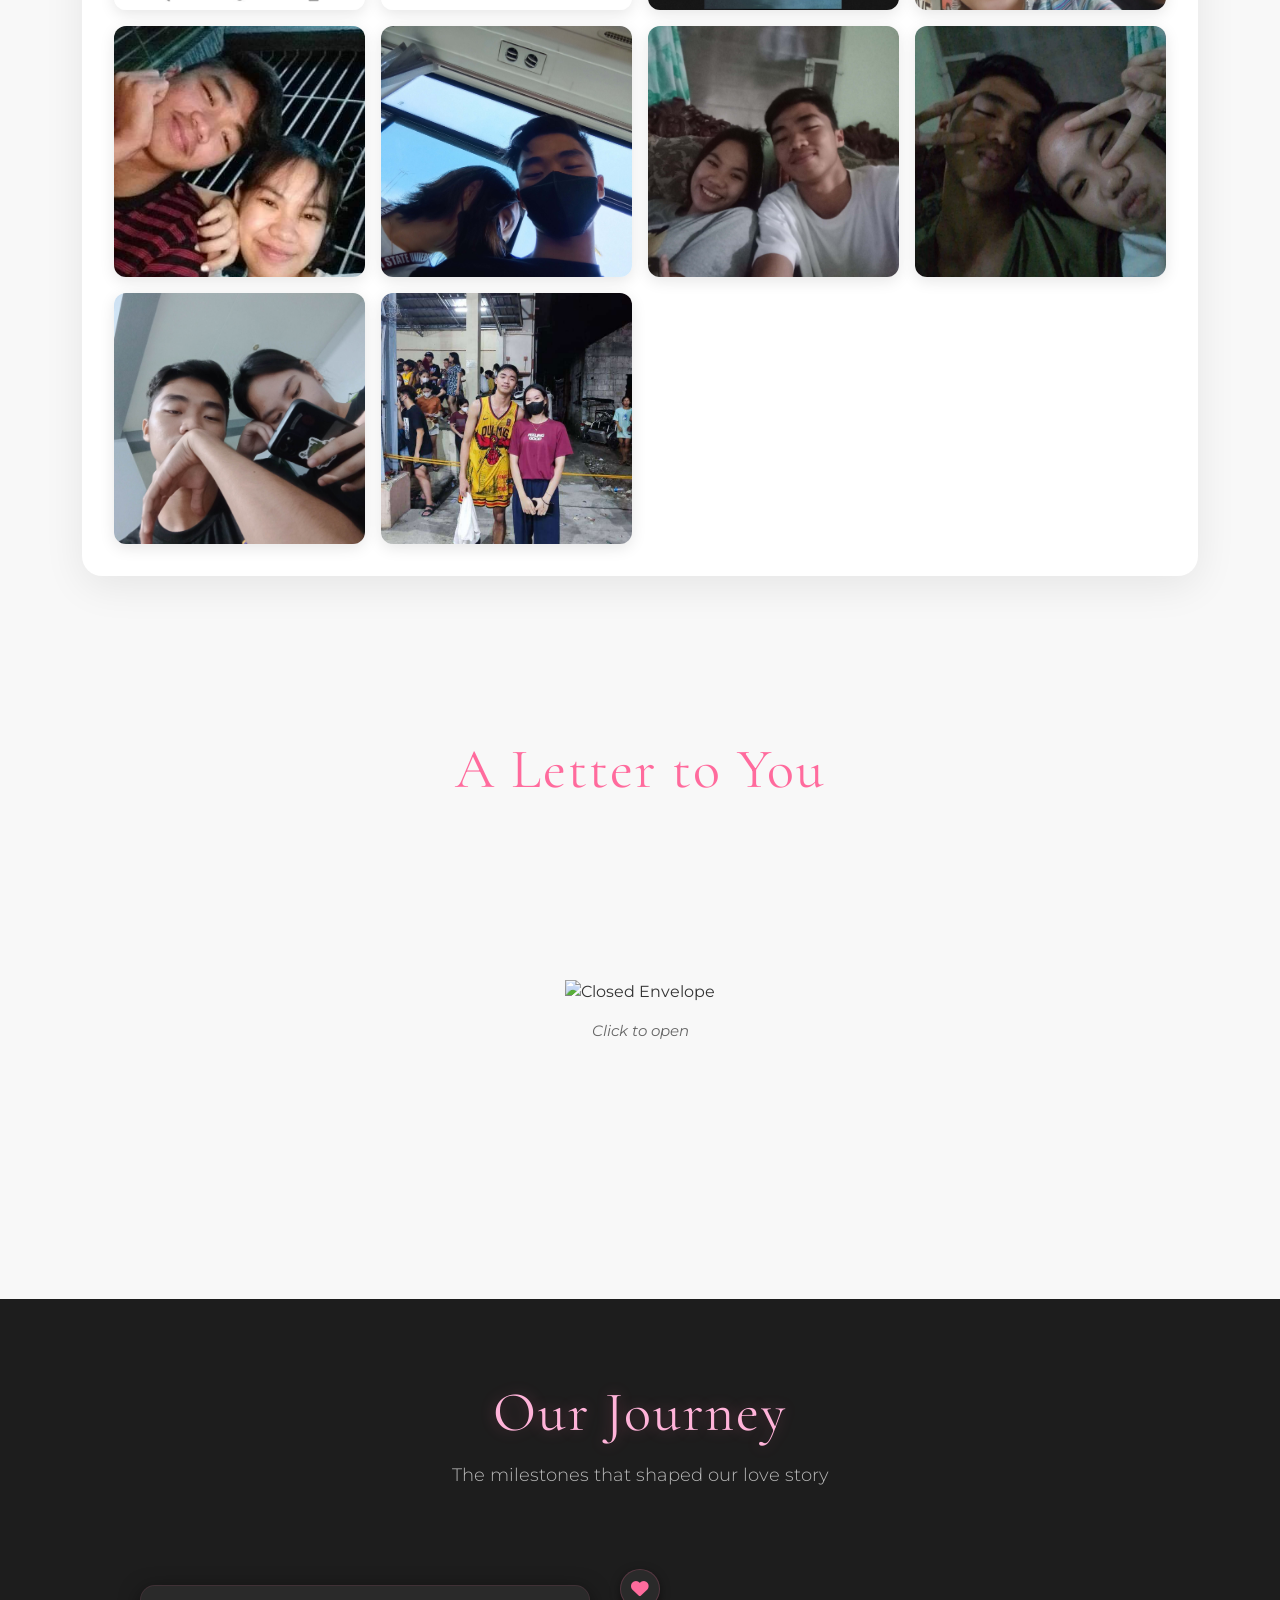
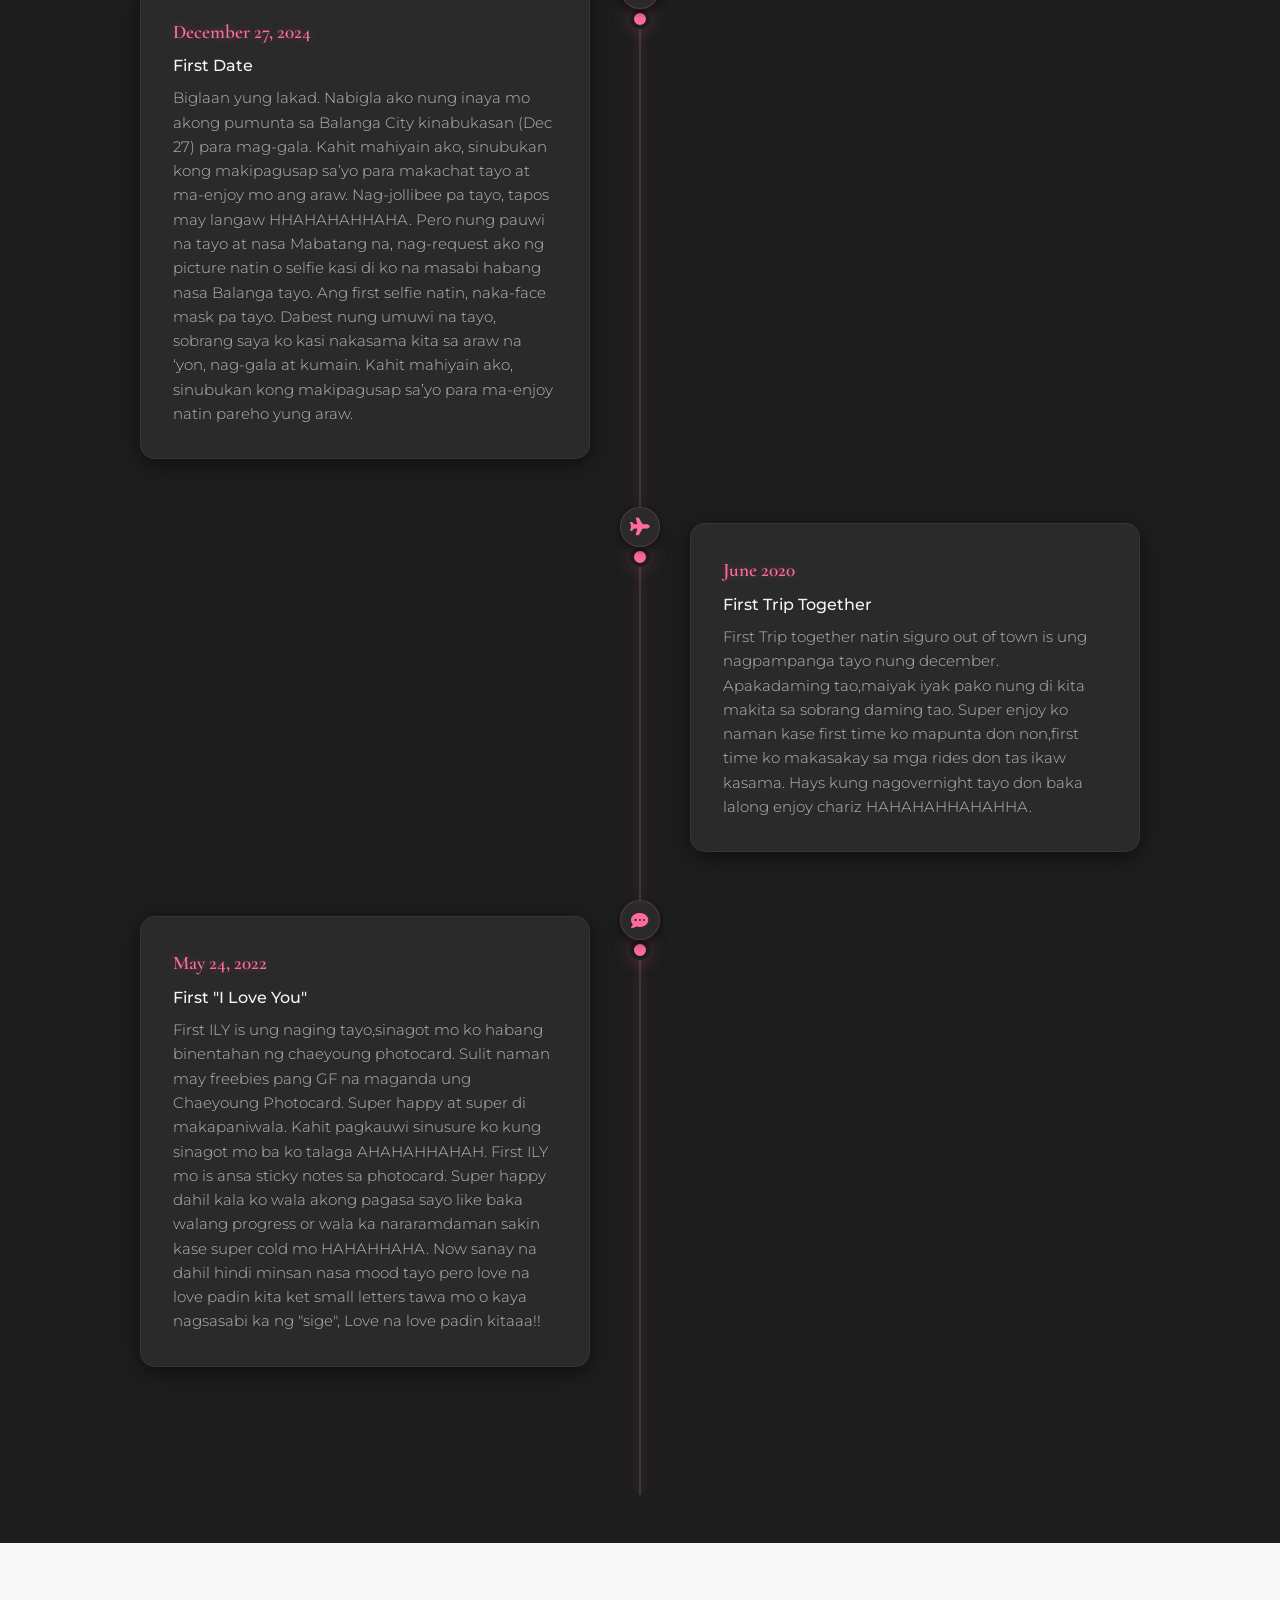
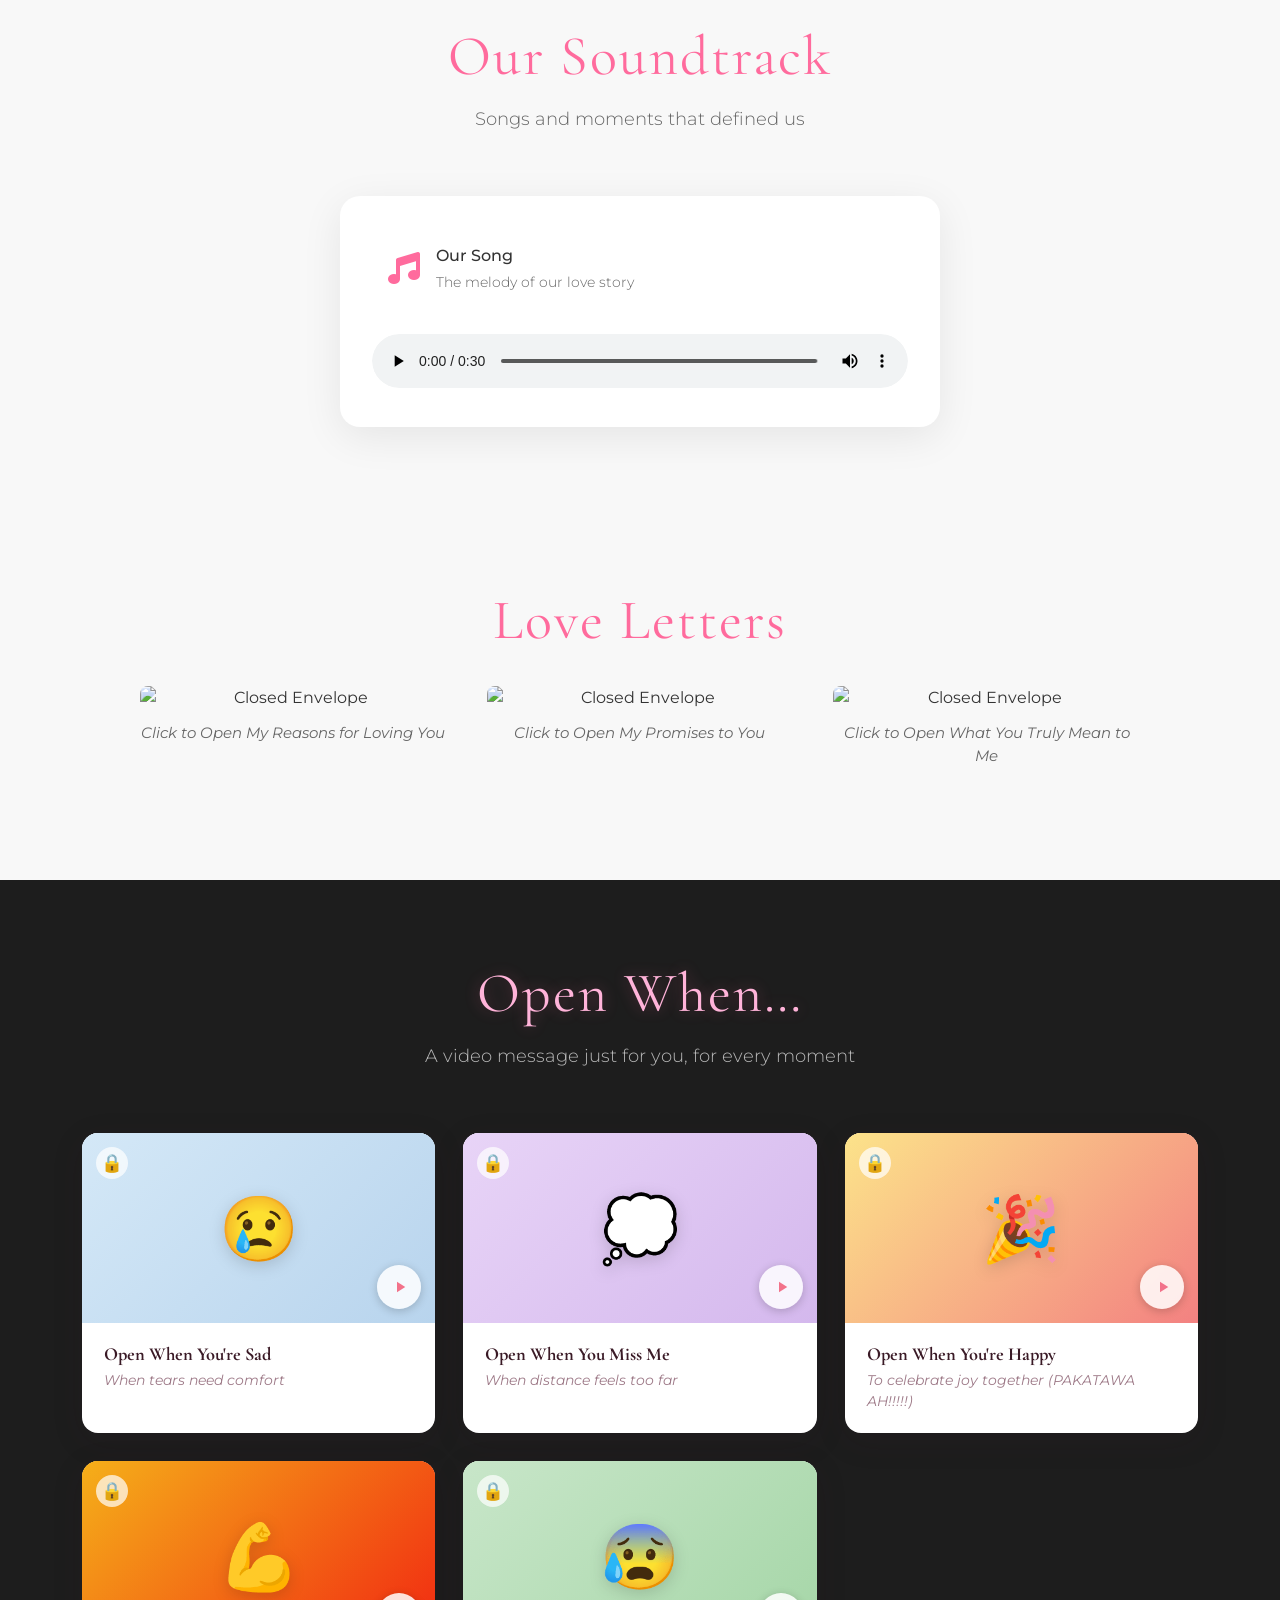
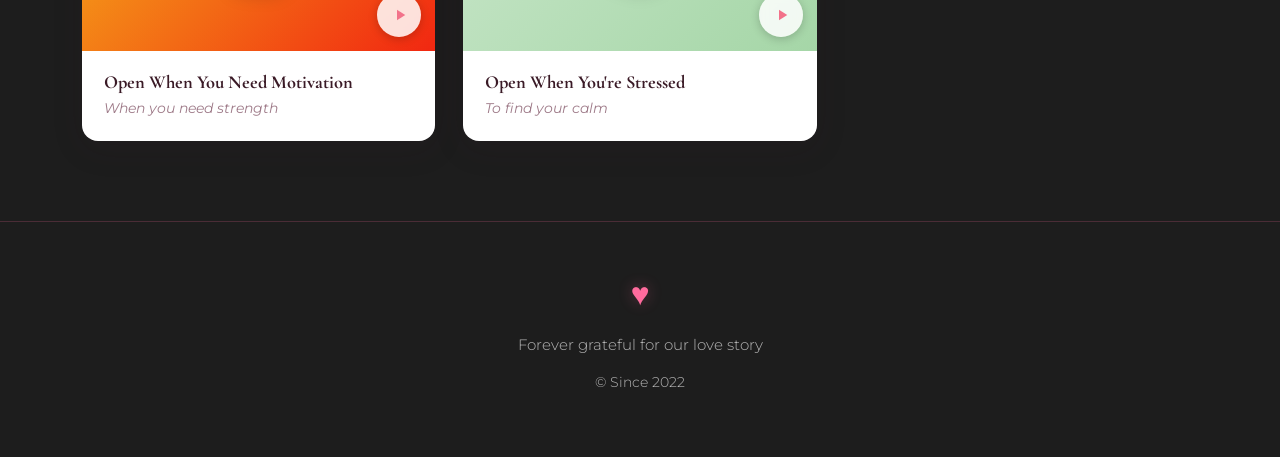
==== commit 527731c5: "1" ====
--- a/homepage.html
+++ b/homepage.html
@@ -20,7 +20,7 @@
     <link rel="stylesheet" href="style.css" />
   </head>
   <body>
-    <!-- <canvas id="confetti-canvas"></canvas> -->
+    <canvas id="confetti-canvas"></canvas>
 
     <!-- Navigation -->
     <nav class="navbar navbar-expand-lg navbar-light sticky-top">
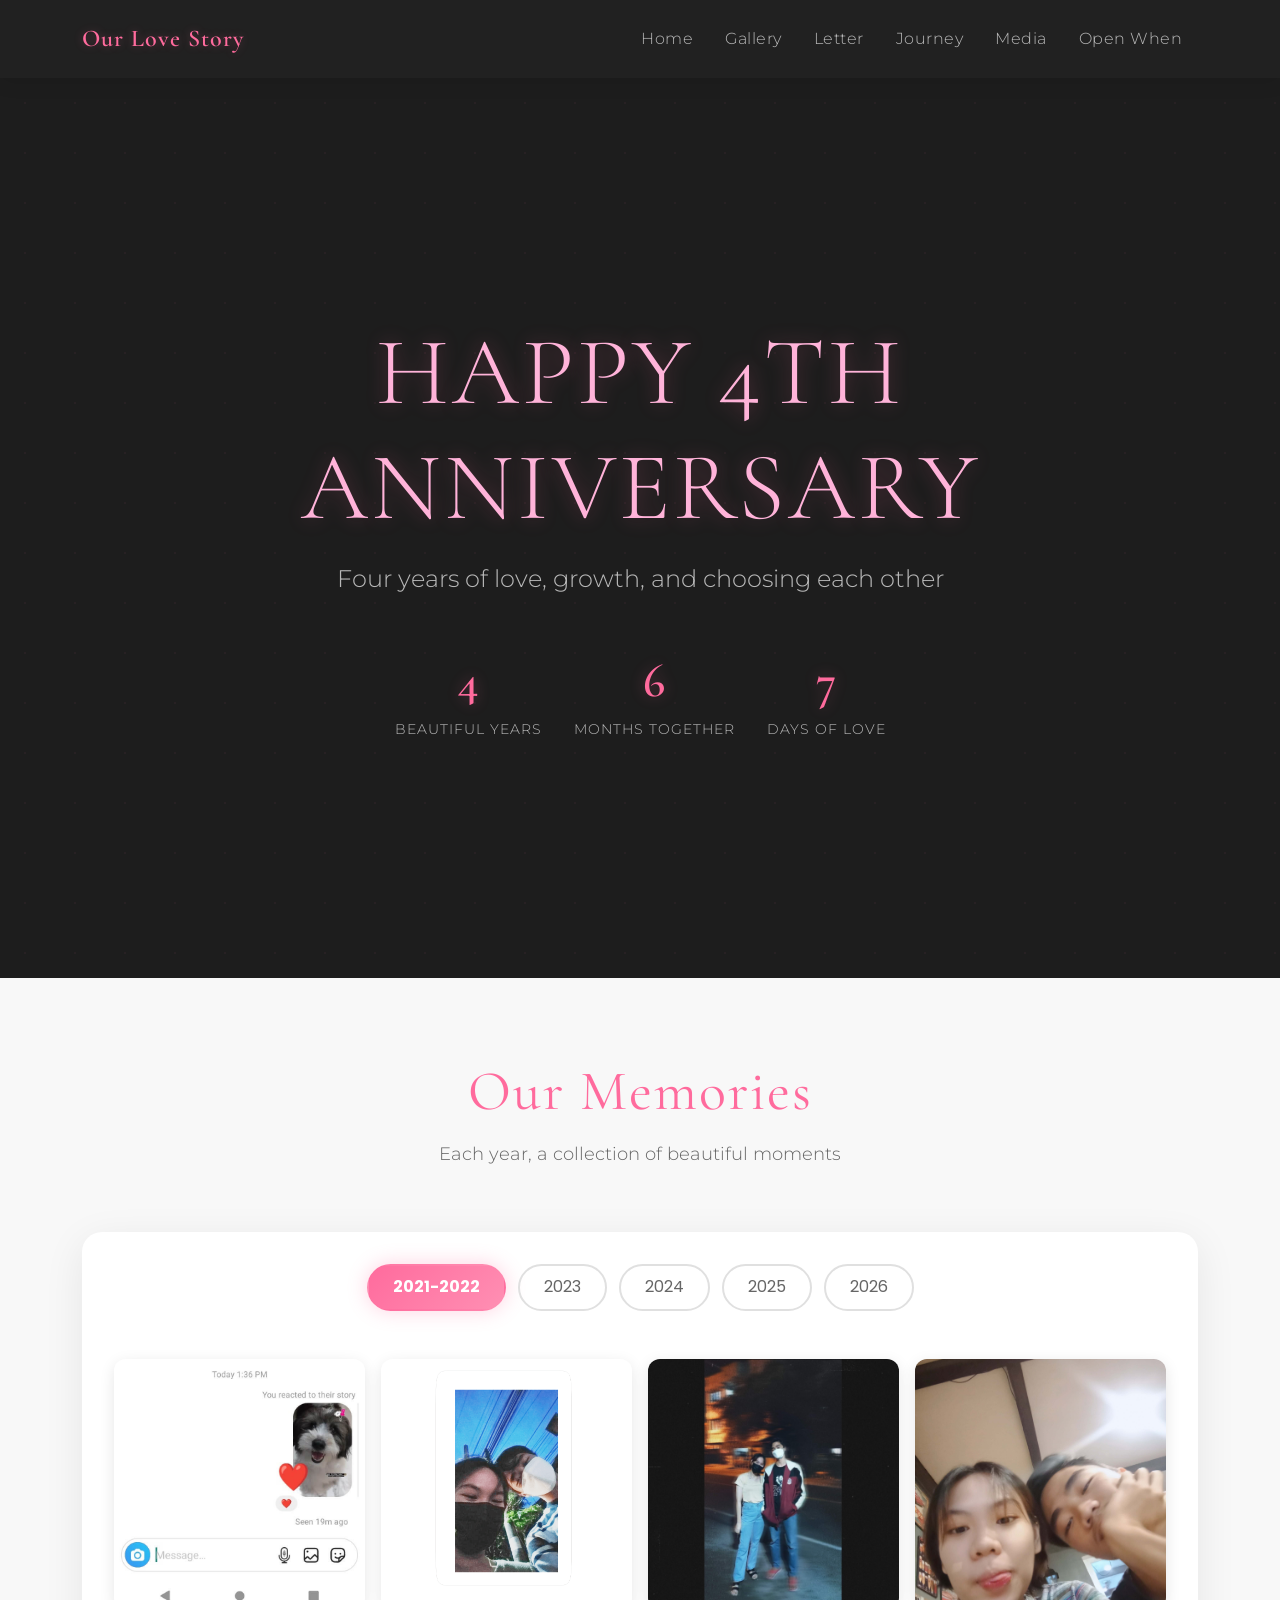
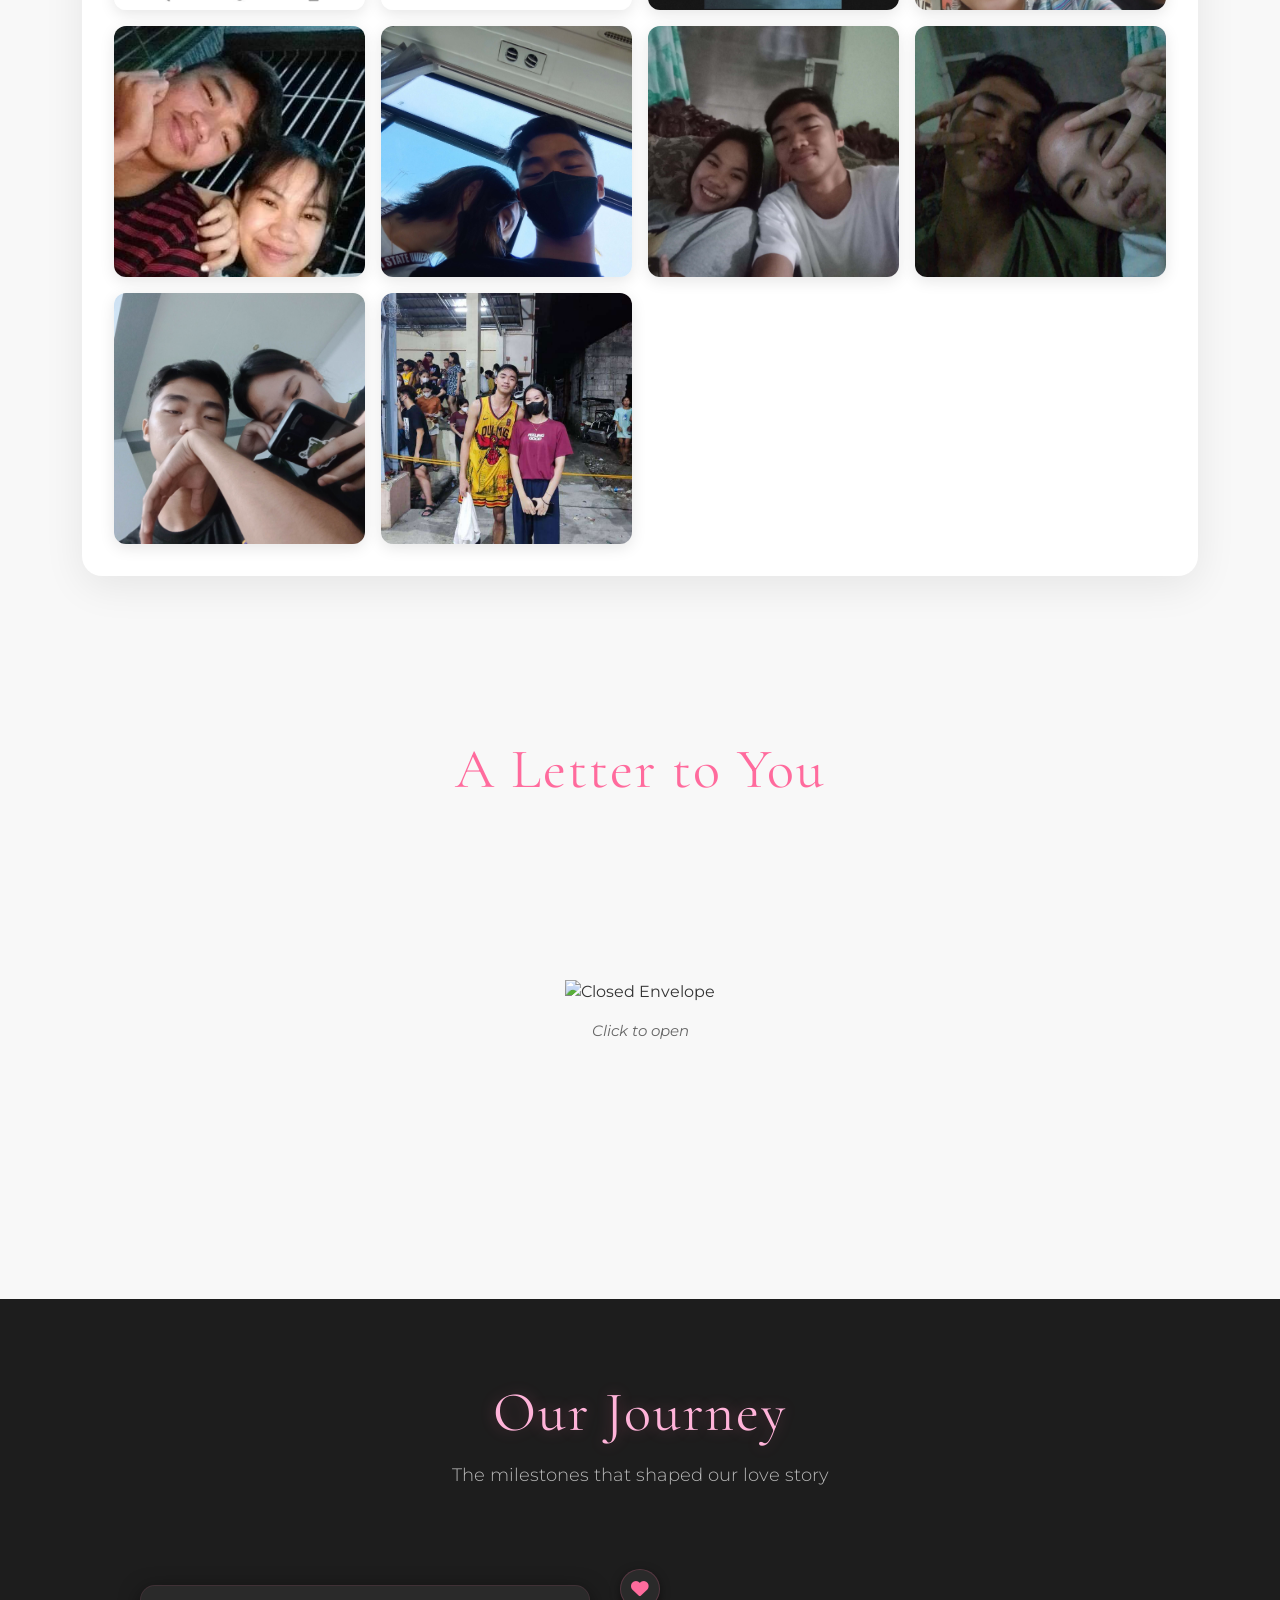
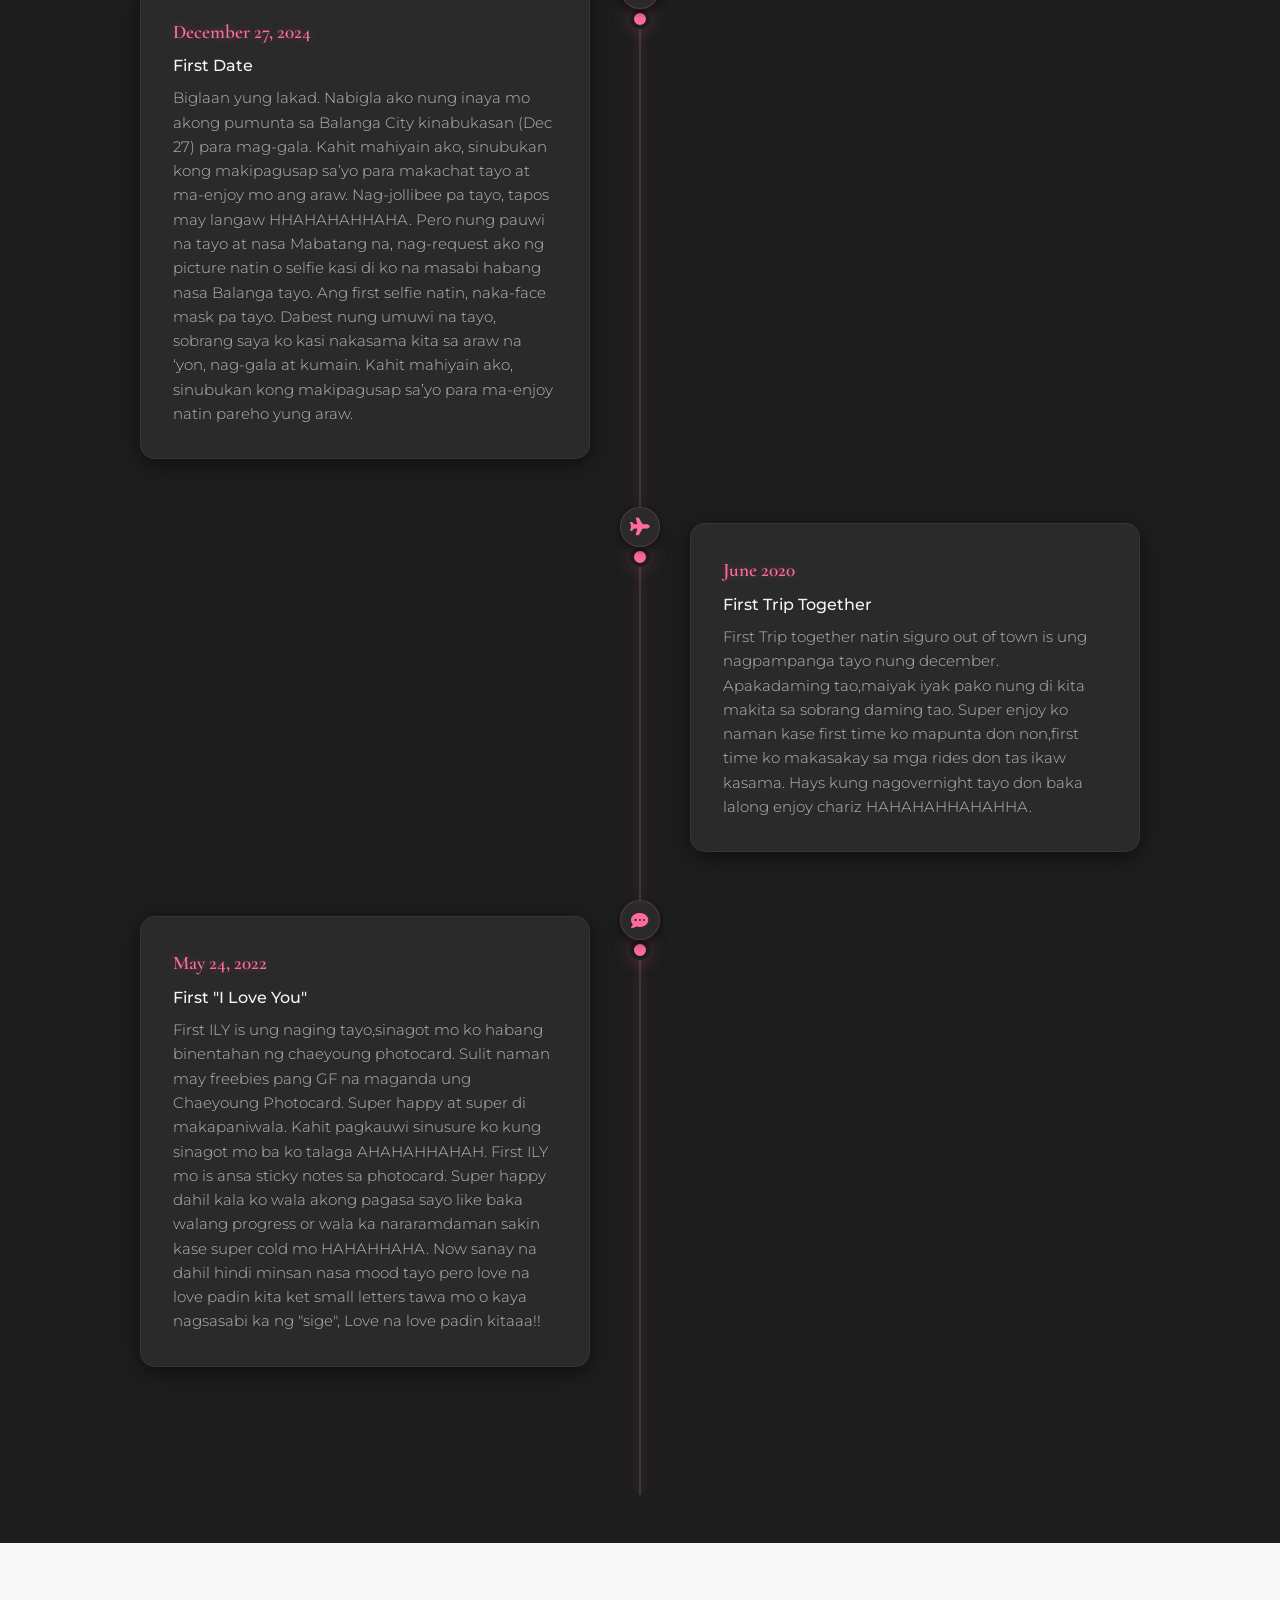
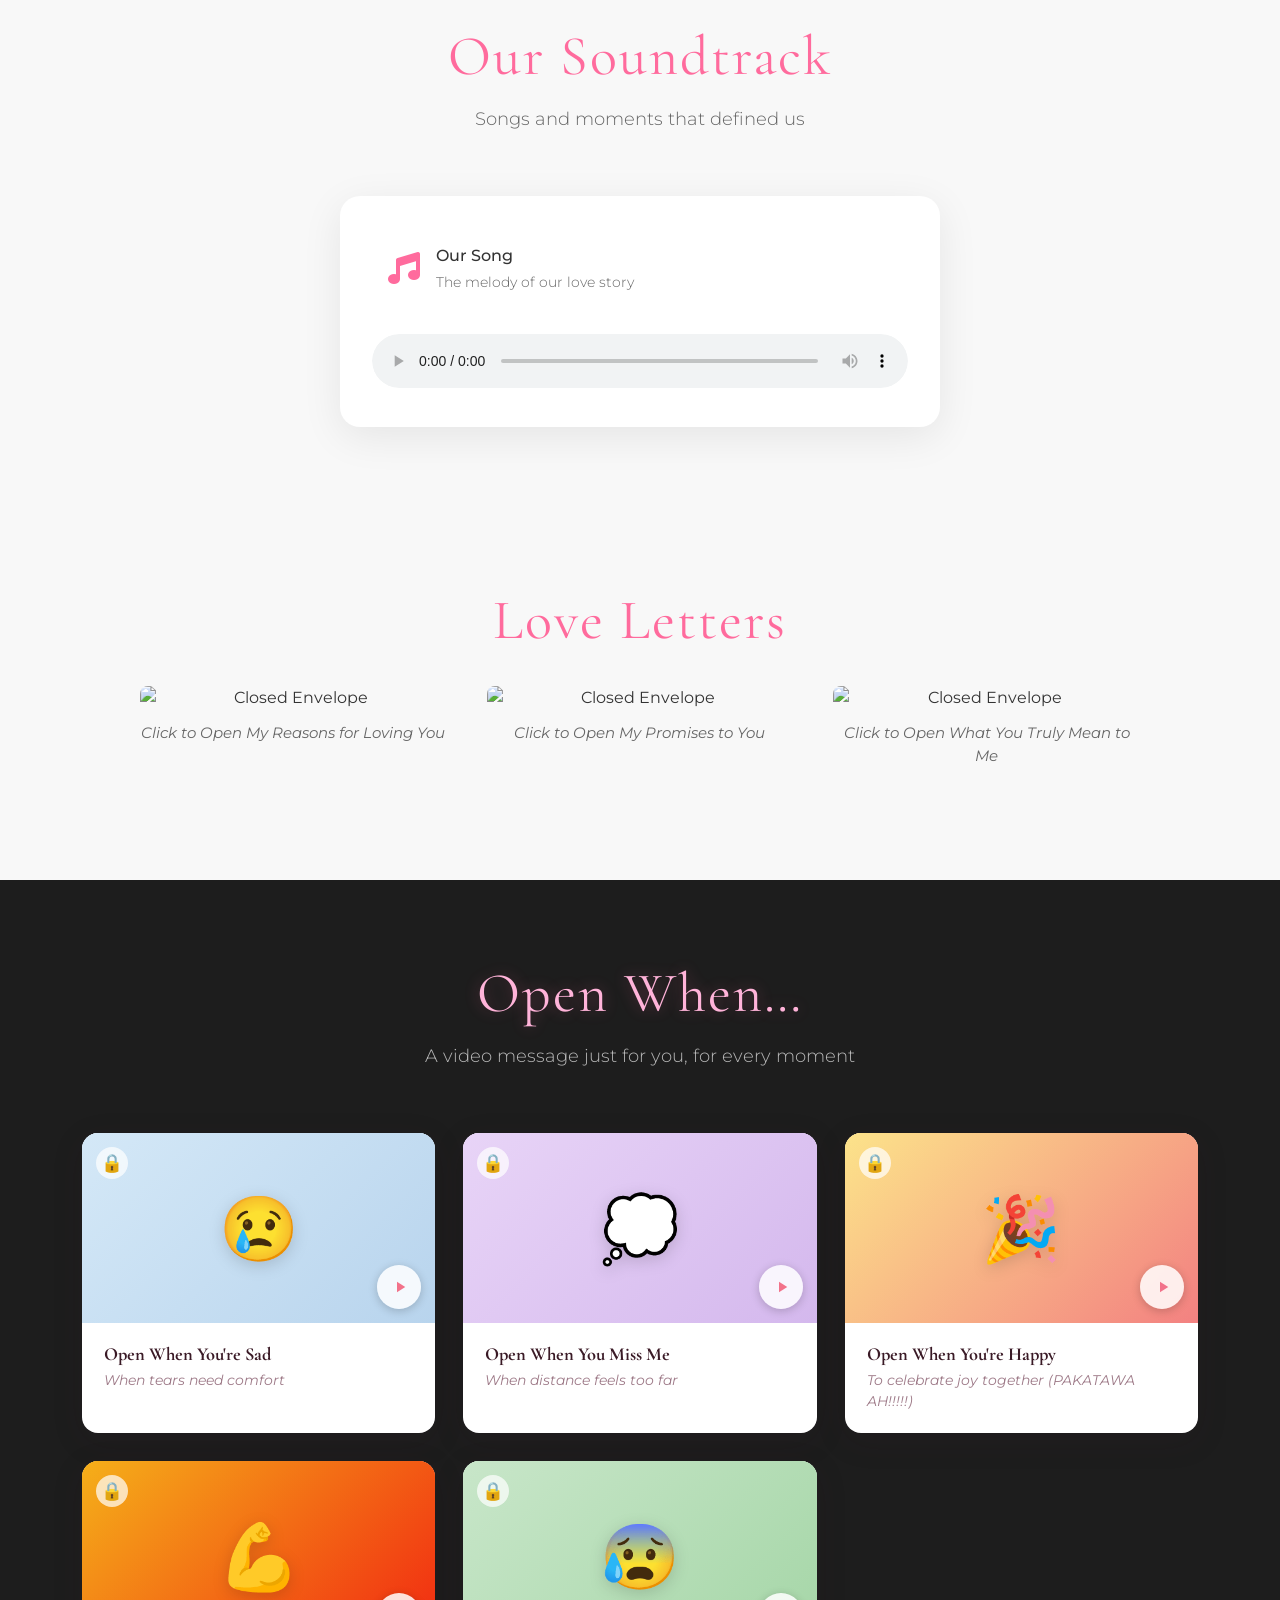
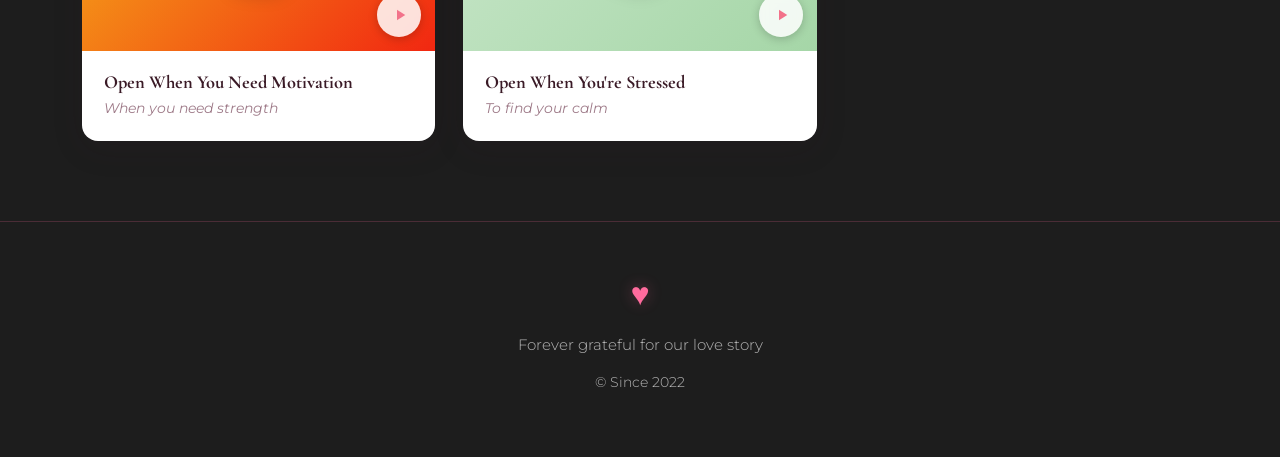
==== commit 71151d89: "1" ====
--- a/homepage.html
+++ b/homepage.html
@@ -1709,7 +1709,7 @@
             </div>
           </div>
           <audio controls>
-            <source src="Mahikaw.MP3" type="audio/mpeg" />
+            <source src="Mahikaw.wav" type="audio/mpeg" />
             Your browser does not support the audio element.
           </audio>
 
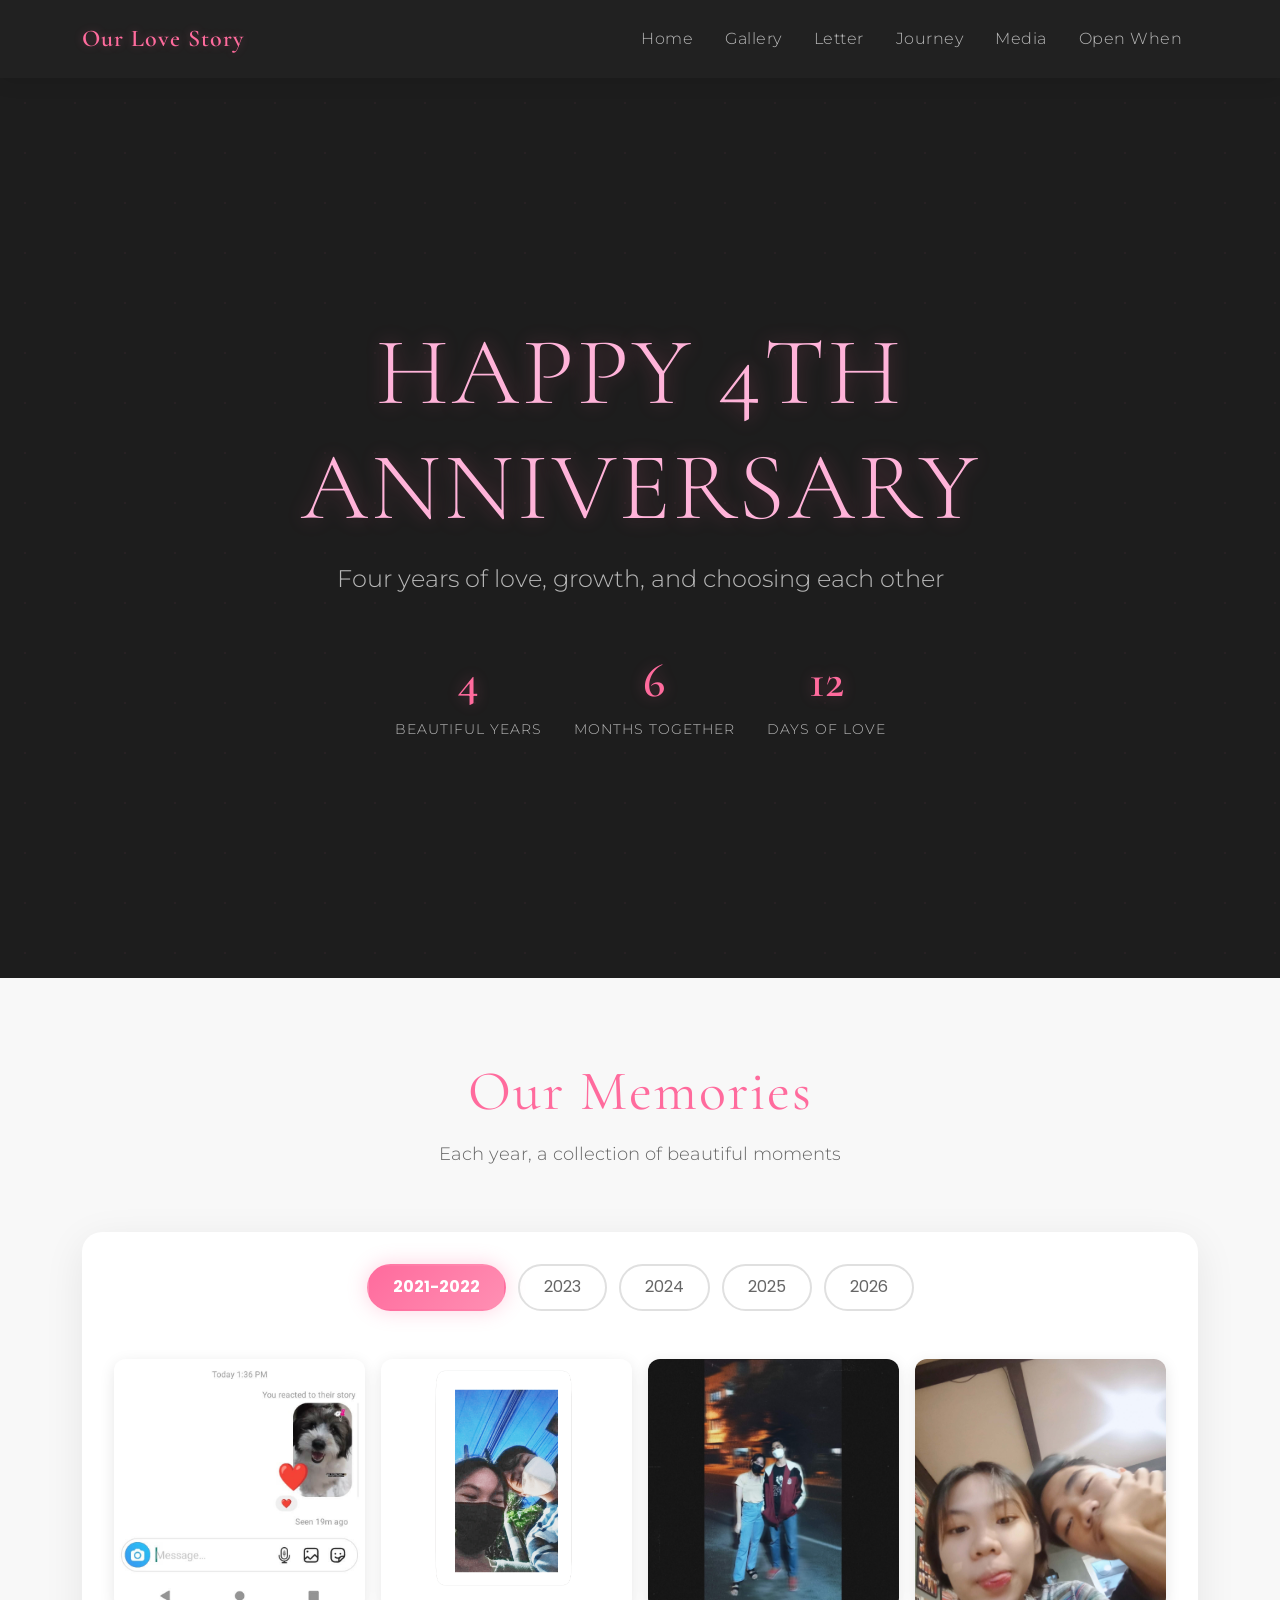
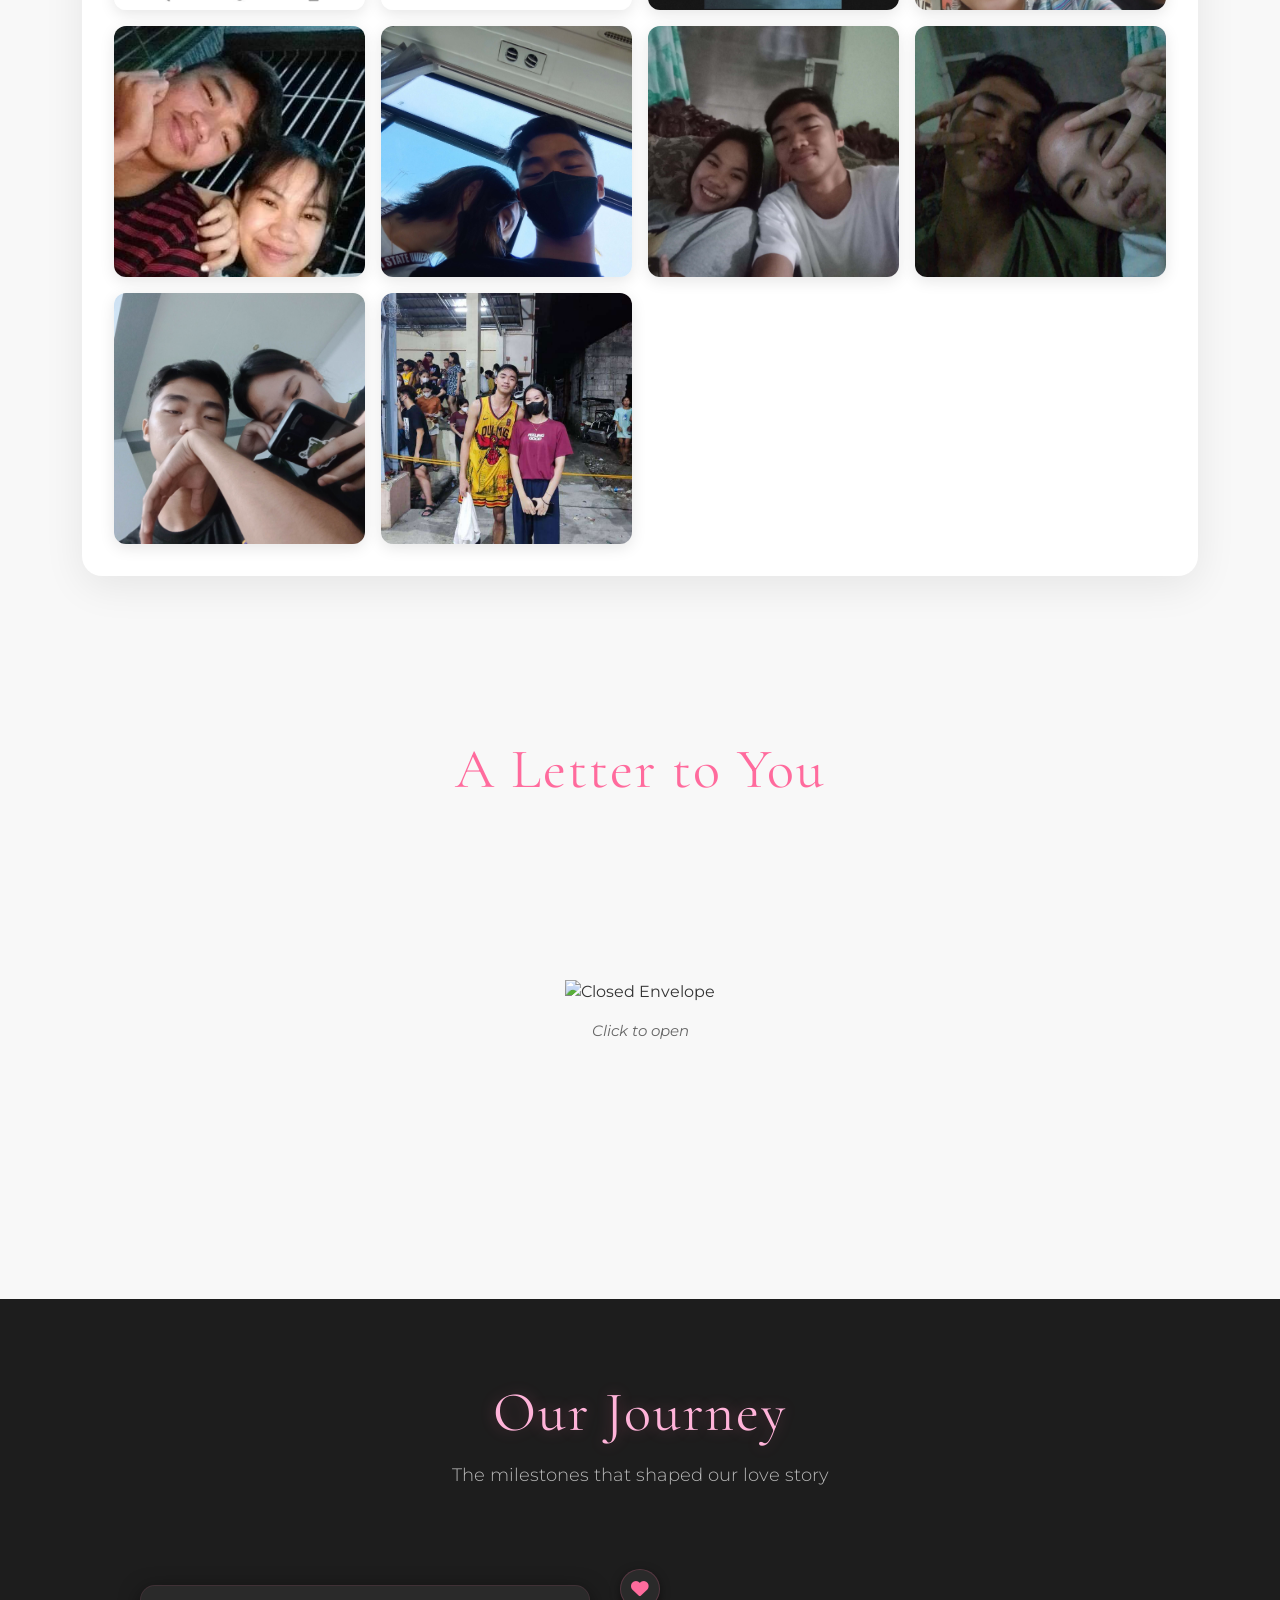
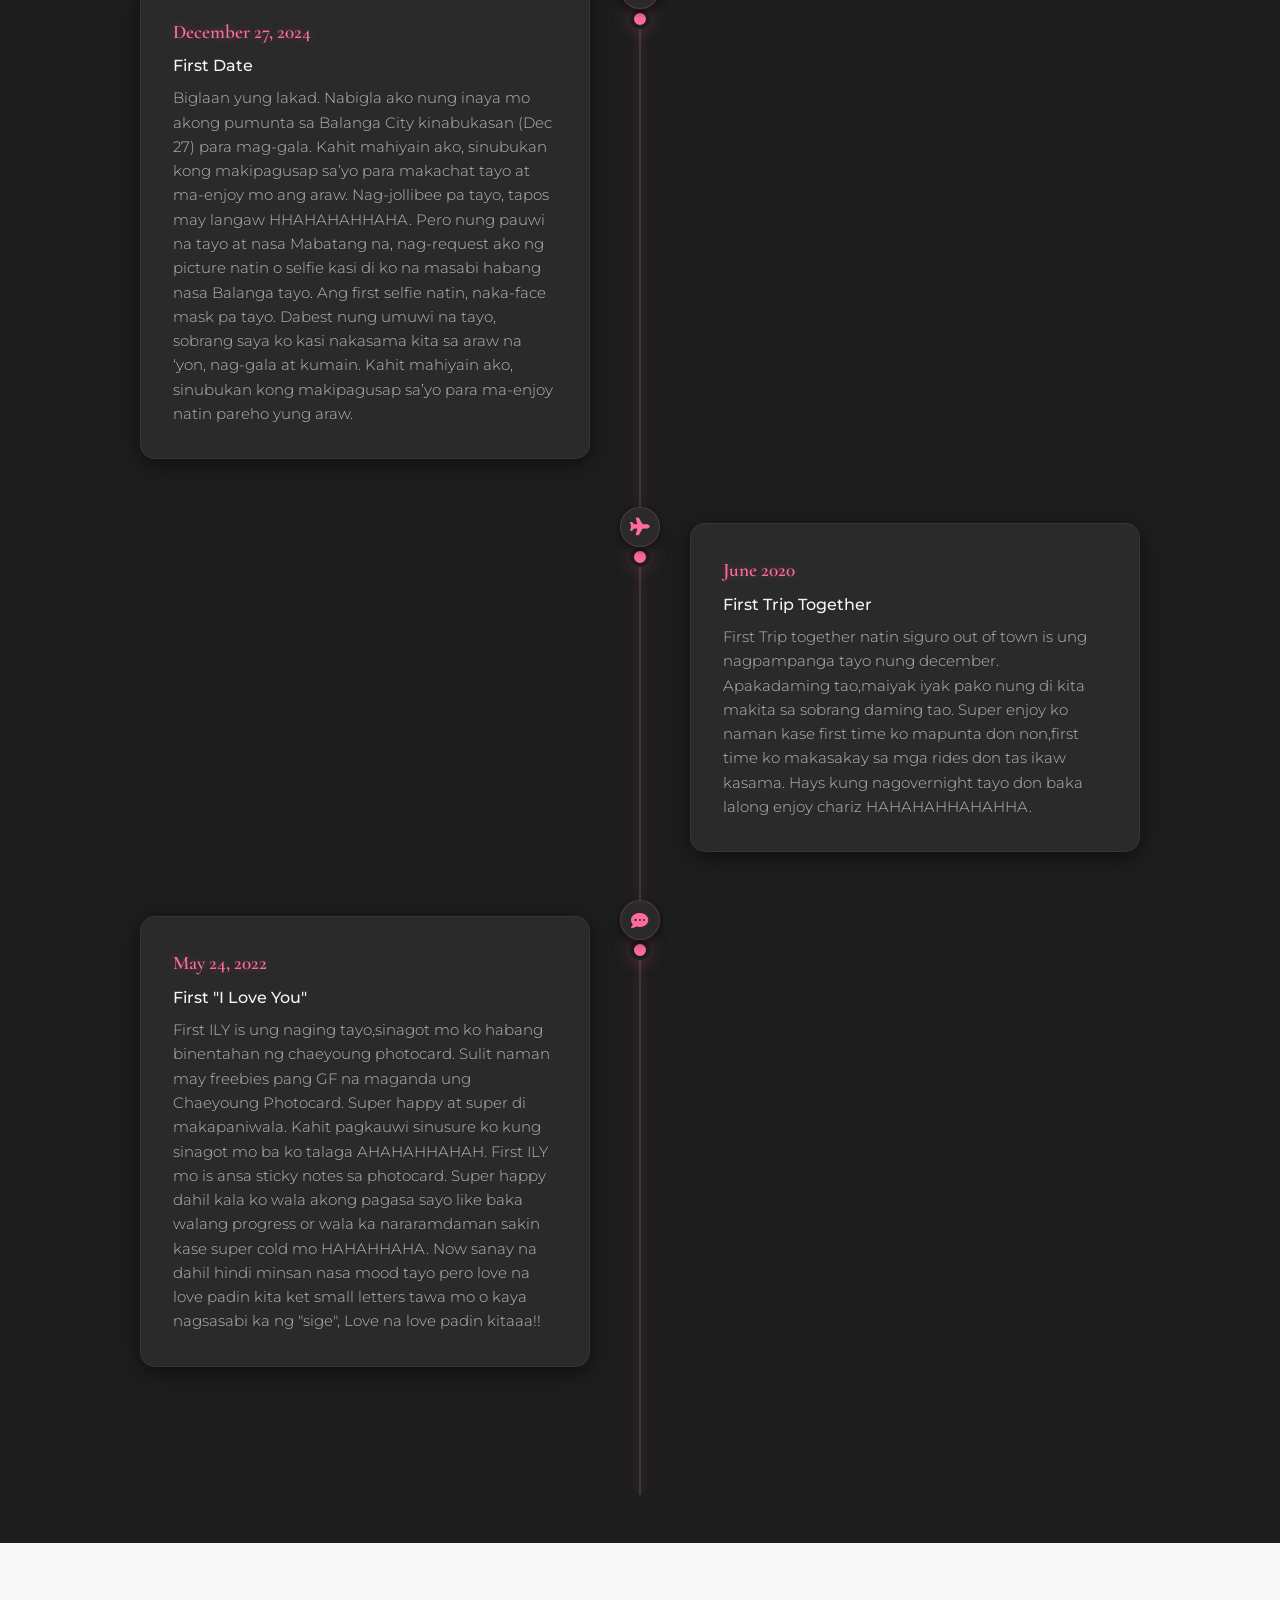
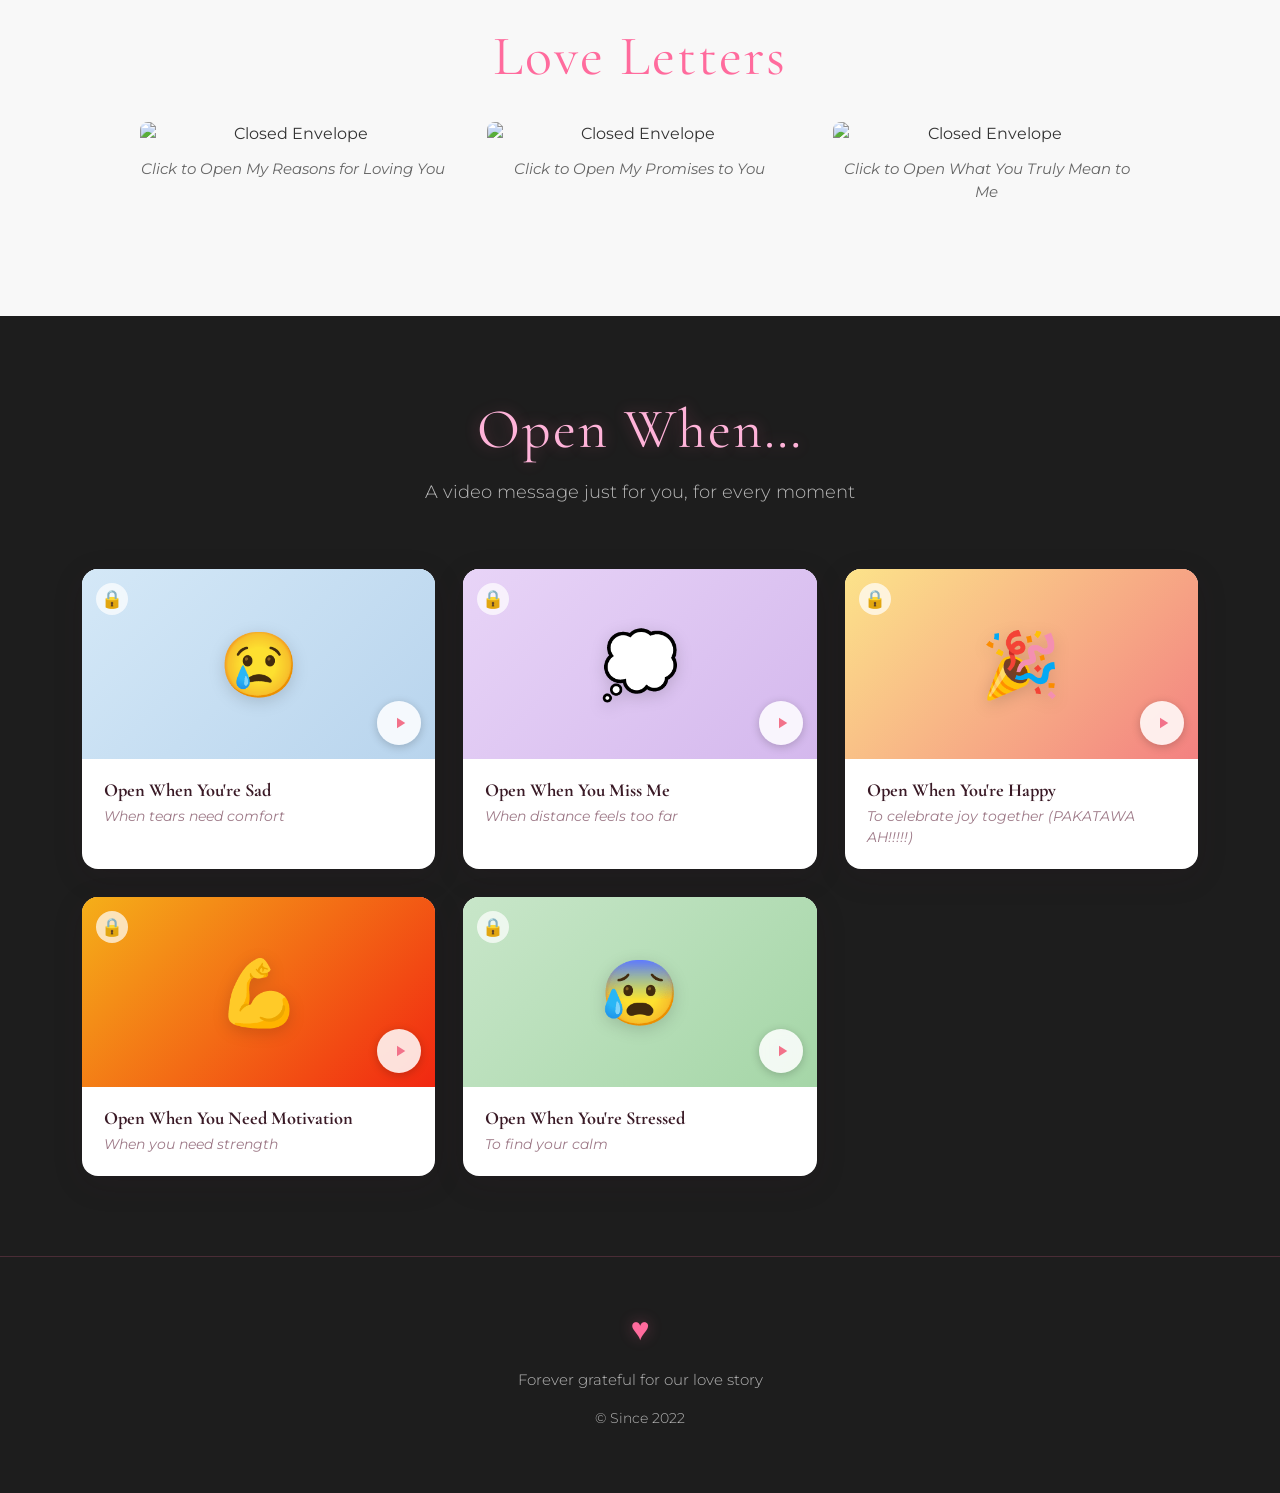
==== commit f434d287: "1" ====
--- a/homepage.html
+++ b/homepage.html
@@ -1695,40 +1695,6 @@
     </section>
 
     <!-- Media Section -->
-    <section id="media">
-      <div class="container">
-        <h2 class="section-title reveal">Our Soundtrack</h2>
-        <p class="section-subtitle reveal">Songs and moments that defined us</p>
-
-        <div class="audio-player reveal">
-          <div class="audio-item">
-            <div class="audio-icon"><i class="fas fa-music"></i></div>
-            <div class="audio-info">
-              <div class="audio-title">Our Song</div>
-              <div class="audio-description">The melody of our love story</div>
-            </div>
-          </div>
-          <audio controls>
-            <source src="Mahikaw.wav" type="audio/mpeg" />
-            Your browser does not support the audio element.
-          </audio>
-
-          <!-- <div class="audio-item" style="margin-top: 2rem">
-            <div class="audio-icon"><i class="fas fa-microphone"></i></div>
-            <div class="audio-info">
-              <div class="audio-title">Voice Message</div>
-              <div class="audio-description">
-                A special message just for you
-              </div>
-            </div>
-          </div>
-          <audio controls>
-            <source src="audio/voice-message.mp3" type="audio/mpeg" />
-            Your browser does not support the audio element.
-          </audio> -->
-        </div>
-      </div>
-    </section>
 
     <!-- Video Section -->
     <!-- <section id="videos">
@@ -2144,6 +2110,10 @@
     </div>
 
     <script src="https://cdn.jsdelivr.net/npm/bootstrap@5.3.0/dist/js/bootstrap.bundle.min.js"></script>
+    <audio id="bgMusic" autoplay loop preload="auto" playsinline>
+      <source src="Mahikaw.wav" type="audio/wav" />
+    </audio>
+
     <script src="script.js"></script>
   </body>
 </html>
--- a/style.css
+++ b/style.css
@@ -689,60 +689,6 @@
 }
 
 /* ============================================================
-   Audio Player
-   ============================================================ */
-.audio-player {
-  background: var(--card-light);
-  border-radius: 20px;
-  padding: 2rem;
-  box-shadow: 0 10px 40px rgba(0, 0, 0, 0.08);
-  max-width: 600px;
-  margin: 0 auto;
-}
-
-.audio-item {
-  display: flex;
-  align-items: center;
-  gap: 1rem;
-  padding: 1rem;
-  border-radius: 10px;
-  transition: background 0.3s ease;
-  margin-bottom: 1rem;
-}
-
-.audio-item:hover {
-  background: rgba(255, 107, 157, 0.08);
-}
-
-.audio-icon {
-  font-size: 2rem;
-  color: var(--primary);
-  flex-shrink: 0;
-}
-
-.audio-info {
-  flex: 1;
-}
-
-.audio-title {
-  font-weight: 500;
-  color: var(--text-light);
-  margin-bottom: 0.25rem;
-}
-
-.audio-description {
-  font-size: 0.9rem;
-  color: var(--text-muted-light);
-  font-weight: 300;
-}
-
-audio {
-  width: 100%;
-  margin-top: 0.5rem;
-  border-radius: 50px;
-}
-
-/* ============================================================
    Video Cards — #videos section
    ============================================================ */
 .video-grid {
